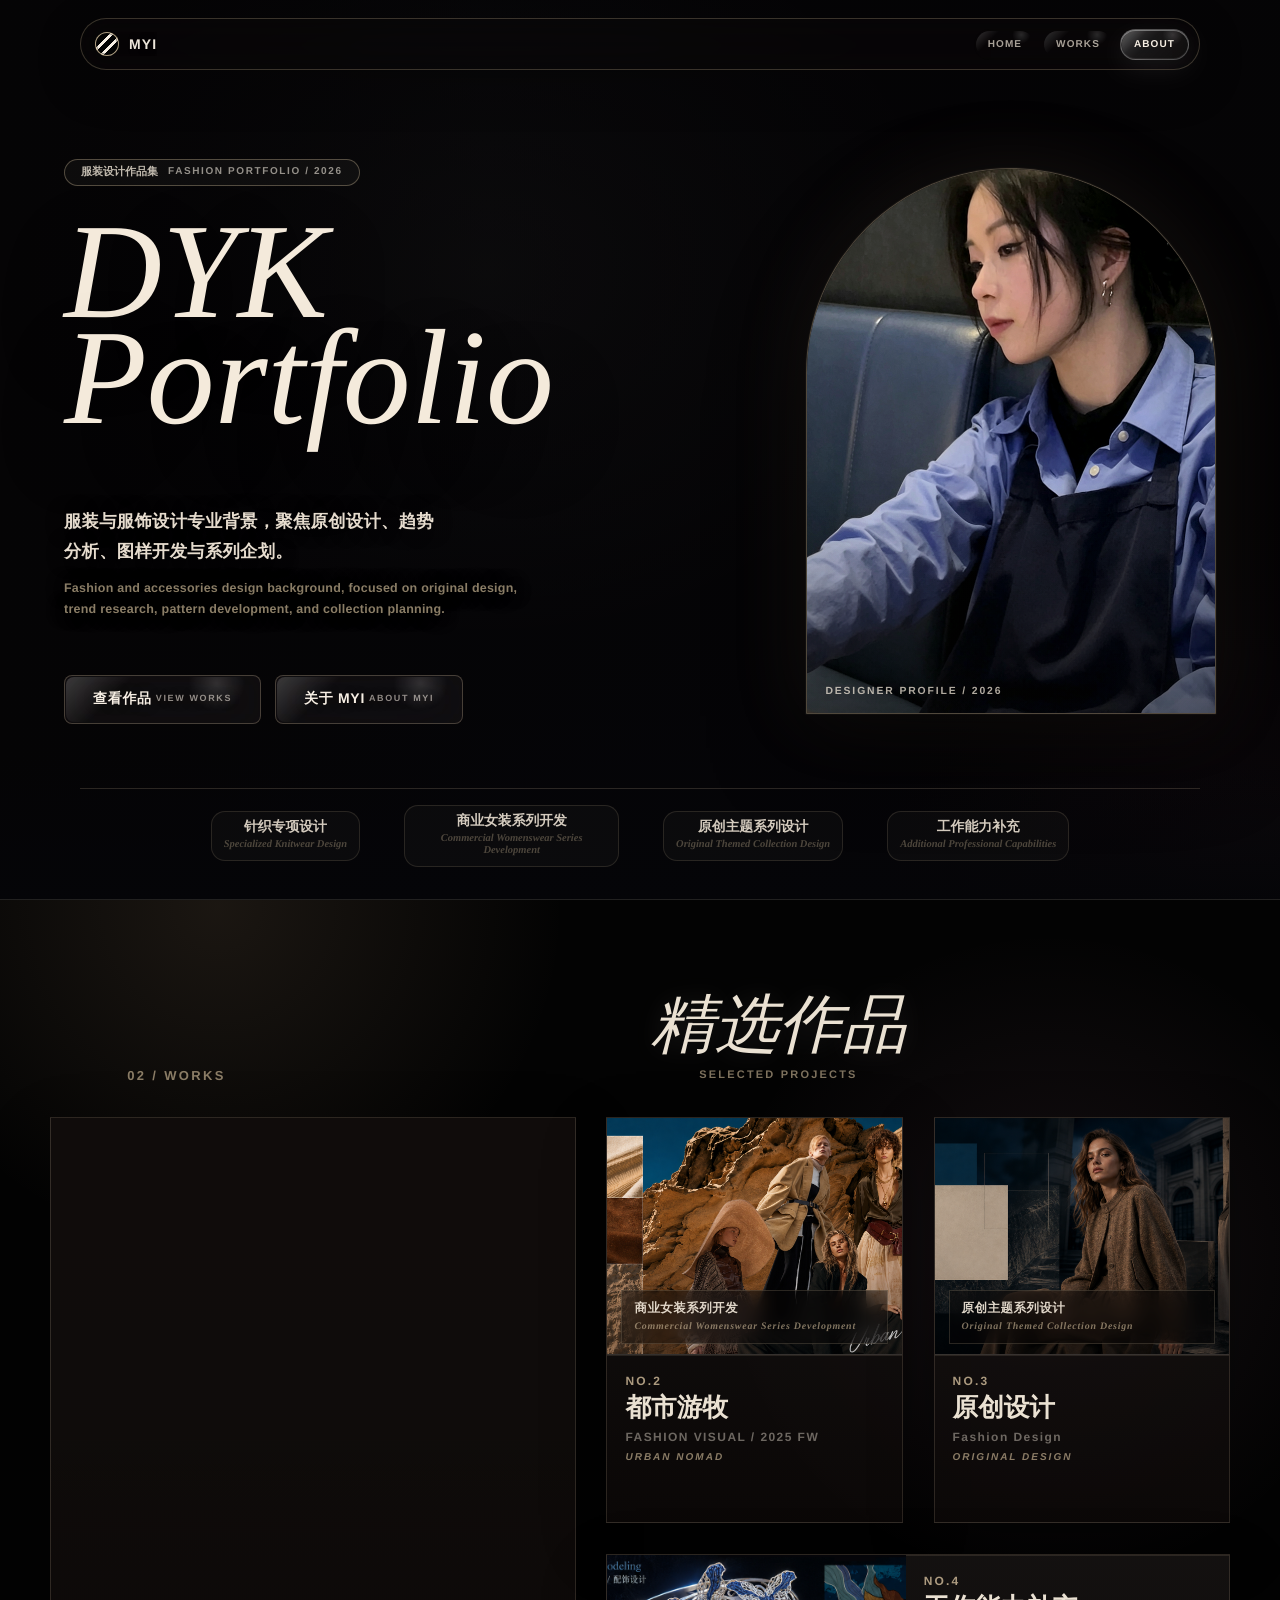
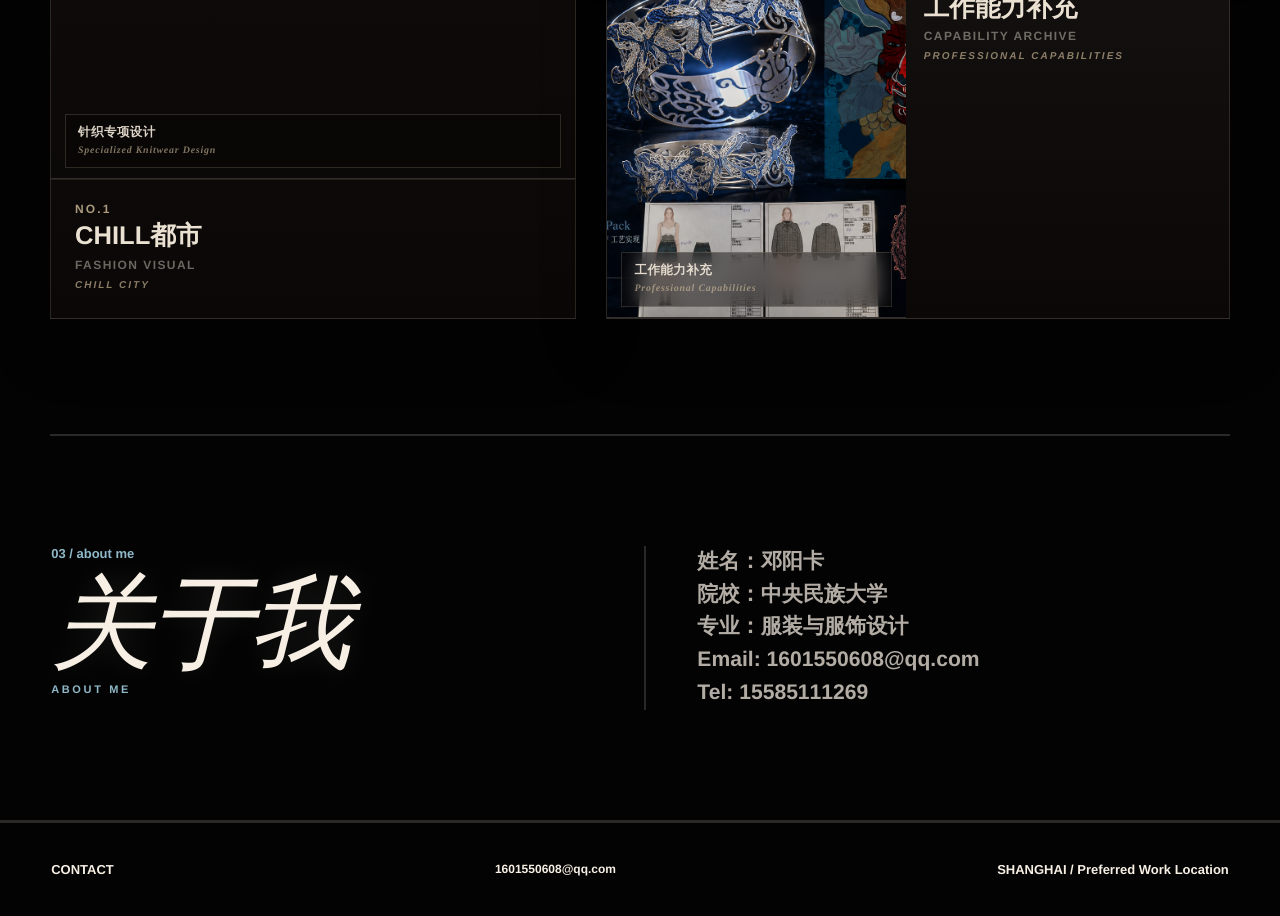
==== index.html @ 2e89d3fe "Initial commit: fashion design portfolio website - Complete static site with HTML/CSS/JS - Reorganiz" ====
<!doctype html>
<html lang="zh-CN">
  <head>
    <meta charset="UTF-8" />
    <meta name="viewport" content="width=device-width, initial-scale=1.0" />
    <title>MYI | Bauhaus Portfolio</title>
    <link rel="stylesheet" href="./styles/base.css?v=20260511-arch" />
    <link rel="stylesheet" href="./styles/home.css?v=20260511-arch" />
    <link rel="stylesheet" href="./styles/project.css?v=20260511-arch" />
    <link rel="stylesheet" href="./styles/responsive.css?v=20260511-arch" />
    <style>
.breathing-glow-canvas {
  position: absolute;
  inset: 0;
  z-index: 0;
  width: 100%;
  height: 100%;
  background: #050508;
  pointer-events: none;
  cursor: default;
}

.home-hero {
  position: relative;
  min-height: 100vh;
  height: 100vh;
  width: 100%;
  box-sizing: border-box;
  padding-top: clamp(100px, 14vh, 150px);
  background: transparent;
  overflow: hidden;
  border-bottom: 1px solid rgba(247, 239, 228, 0.12);
}

.home-hero::before {
  inset: 0;
  z-index: 1;
  opacity: 1;
  background:
    linear-gradient(90deg, rgba(5, 5, 8, 0.96) 0%, transparent 12%, transparent 88%, rgba(5, 5, 8, 0.96) 100%),
    radial-gradient(ellipse at 50% 0%, rgba(5, 5, 8, 0.88) 0%, transparent 38%);
  filter: none;
  mask-image: none;
  pointer-events: none;
}

.home-hero::after {
  z-index: 2;
  background:
    linear-gradient(180deg, rgba(5, 5, 8, 0) 0%, transparent 62%, rgba(5, 5, 8, 0.98) 100%),
    radial-gradient(ellipse at 50% 100%, rgba(5, 5, 8, 0.92) 0%, transparent 52%);
  pointer-events: none;
}

.home-hero-video {
  display: none;
}

.home-hero-tags {
  z-index: 30;
  pointer-events: auto;
  isolation: isolate;
}

.home-hero-tag {
  z-index: 1;
  pointer-events: auto;
  padding: 7px 12px 9px;
  border-radius: 14px;
  transition: transform 0.4s cubic-bezier(0.2, 0.8, 0.2, 1),
              color 0.35s ease,
              text-shadow 0.35s ease,
              opacity 0.35s ease,
              letter-spacing 0.3s ease,
              background 0.35s ease,
              box-shadow 0.35s ease,
              filter 0.35s ease;
  cursor: pointer;
  position: relative;
}

.home-hero-tag::after {
  content: '';
  position: absolute;
  bottom: -6px;
  left: 50%;
  width: 0;
  height: 1.5px;
  background: linear-gradient(90deg, transparent, rgba(247, 239, 228, 0.85), rgba(168, 85, 247, 0.82), rgba(236, 72, 153, 0.78), transparent);
  transition: all 0.4s cubic-bezier(0.2, 0.8, 0.2, 1);
  transform: translateX(-50%);
  opacity: 0;
}

.home-hero-tag:hover,
.home-hero-tag:focus-visible {
  z-index: 3;
  transform: translateY(-4px) scale(1.12);
  color: rgba(247, 239, 228, 1) !important;
  background:
    radial-gradient(circle at 50% 52%, rgba(247, 239, 228, 0.18), rgba(168, 85, 247, 0.10) 44%, rgba(3, 3, 3, 0.10) 100%);
  box-shadow:
    0 0 28px rgba(168, 85, 247, 0.26),
    0 0 52px rgba(236, 72, 153, 0.18);
  filter: brightness(1.35) saturate(1.08);
  text-shadow:
    0 0 12px rgba(247, 239, 228, 0.45),
    0 0 25px rgba(168, 85, 247, 0.45),
    0 0 50px rgba(236, 72, 153, 0.28),
    0 0 80px rgba(255, 154, 139, 0.18);
  opacity: 1 !important;
  letter-spacing: 0.04em;
}

.home-hero-tag:hover::after,
.home-hero-tag:focus-visible::after {
  width: 100%;
  opacity: 1;
}

.home-hero-tag:hover .tag-cn,
.home-hero-tag:focus-visible .tag-cn {
  font-weight: 500;
}

.home-hero-tag:hover .tag-en,
.home-hero-tag:focus-visible .tag-en {
  opacity: 1 !important;
}
    </style>
    <link rel="stylesheet" href="./styles/responsive.css?v=20260511-arch-late" />
    <link rel="stylesheet" href="./styles/home.css?v=20260511-home-late" />
  </head>
  <body class="home-page">
    <header class="site-header" data-reveal>
      <a class="brand ripple-target" href="./index.html" aria-label="MYI home">
        <span class="brand-mark"></span>
        <span>MYI</span>
      </a>
      <nav class="nav-links" aria-label="Primary navigation">
        <a class="nav-link ripple-target" href="./index.html#home">HOME</a>
        <a class="nav-link ripple-target" href="./index.html#works">WORKS</a>
        <a class="nav-link ripple-target" href="./index.html#my">ABOUT</a>
      </nav>
    </header>

    <main>
      <section id="home" class="hero home-hero">
        <canvas class="breathing-glow-canvas" id="glowCanvas" aria-hidden="true"></canvas>
        <video class="home-hero-video" autoplay loop muted playsinline poster="./assets/home/hero/home-hero-poster-01.png">
          <source src="./assets/home/hero/home-hero-video-01.mp4" type="video/mp4" />
        </video>
        <div class="home-hero-bg" aria-hidden="true"></div>
        <figure class="home-portrait" data-reveal>
          <img src="./assets/home/profile/home-hero-portrait-01.jpg" alt="DYK portrait" />
          <figcaption>DESIGNER PROFILE / 2026</figcaption>
        </figure>
        <div class="home-hero-copy" data-reveal>
          <p class="hero-pill"><span>服装设计作品集</span><em>Fashion Portfolio / 2026</em></p>
          <h1>DYK<br />Portfolio</h1>
          <div class="hero-summary">
            <p>服装与服饰设计专业背景，聚焦原创设计、趋势分析、图样开发与系列企划。</p>
            <p class="hero-summary-en">Fashion and accessories design background, focused on original design, trend research, pattern development, and collection planning.</p>
          </div>
          <div class="hero-actions">
            <a class="hero-button ripple-target" href="./index.html#works"><span>查看作品</span><em>View Works</em></a>
            <a class="hero-link ripple-target" href="./index.html#my"><span>关于 MYI</span><em>About MYI</em></a>
          </div>
        </div>
        <div class="home-hero-tags" data-reveal aria-label="Portfolio capability shortcuts">
          <a class="home-hero-tag ripple-target" href="./project.html?id=sand-system">
            <span class="tag-cn">针织专项设计</span>
            <span class="tag-en">Specialized Knitwear Design</span>
          </a>
          <a class="home-hero-tag ripple-target" href="./project.html?id=urban-nomad">
            <span class="tag-cn">商业女装系列开发</span>
            <span class="tag-en">Commercial Womenswear Series Development</span>
          </a>
          <a class="home-hero-tag ripple-target" href="./project.html?id=relaxed-utility">
            <span class="tag-cn">原创主题系列设计</span>
            <span class="tag-en">Original Themed Collection Design</span>
          </a>
          <a class="home-hero-tag ripple-target" href="./project.html?id=stone-blue">
            <span class="tag-cn">工作能力补充</span>
            <span class="tag-en">Additional Professional Capabilities</span>
          </a>
        </div>
      </section>

      <section id="works" class="works-section">
        <div class="section-heading" data-reveal>
          <p class="index-number">02 / WORKS</p>
          <h2><span class="heading-cn">精选作品</span><span class="heading-en">Selected Projects</span></h2>
        </div>
        <div class="works-grid" id="worksGrid" aria-live="polite"></div>
      </section>

      <section id="my" class="about-section section-grid">
        <div data-reveal>
          <p class="index-number">03 / about me</p>
          <h2><span class="heading-cn">关于我</span><span class="heading-en">About Me</span></h2>
        </div>
        <div class="about-copy" data-reveal>
          <p class="copy-cn">
            姓名：邓阳卡<br>
            院校：中央民族大学<br>
            专业：服装与服饰设计<br>
            Email: 1601550608@qq.com<br>
            Tel: 15585111269
          </p>
        </div>
      </section>
    </main>

    <footer class="footer" data-reveal>
      <span>CONTACT</span>
      <a class="ripple-target" href="mailto:1601550608@qq.com">1601550608@qq.com</a>
      <span>SHANGHAI / Preferred Work Location</span>
    </footer>

    <script>
class ElegantGlowBackground {
  constructor(canvas) {
    this.canvas = canvas;
    this.ctx = canvas.getContext('2d');
    this.time = 0;
    this.mouseX = 0;
    this.mouseY = 0;
    this.glowX = 0;
    this.glowY = 0;
    this.targetGlowX = 0;
    this.targetGlowY = 0;
    this.isMouseInGlow = false;
    this.glowIntensity = 1;
    this.targetIntensity = 1;
    
    this.baseColors = [
      { r: 168, g: 85, b: 247, a: 0.32 },
      { r: 236, g: 72, b: 153, a: 0.26 },
      { r: 255, g: 154, b: 139, a: 0.20 }
    ];
    
    this.init();
  }

  init() {
    this.resize();
    window.addEventListener('resize', () => this.resize());

    const hero = this.canvas.closest('.home-hero') || this.canvas;
    hero.addEventListener('pointermove', (e) => {
      const rect = this.canvas.getBoundingClientRect();
      this.mouseX = Math.max(0, Math.min(this.canvas.width, e.clientX - rect.left));
      this.mouseY = Math.max(0, Math.min(this.canvas.height, e.clientY - rect.top));
      this.targetGlowX = this.mouseX;
      this.targetGlowY = this.mouseY;
      this.isMouseInGlow = true;
      this.targetIntensity = 1.55;
    }, { passive: true });

    hero.addEventListener('pointerleave', () => {
      this.isMouseInGlow = false;
      this.targetGlowX = this.canvas.width;
      this.targetGlowY = this.canvas.height;
      this.targetIntensity = 1;
    });
    
    this.animate();
  }

  resize() {
    this.canvas.width = window.innerWidth;
    this.canvas.height = window.innerHeight;
    const nativeX = this.canvas.width;
    const nativeY = this.canvas.height;
    if (!this.glowX && !this.glowY) {
      this.glowX = nativeX;
      this.glowY = nativeY;
    }
    if (!this.isMouseInGlow) {
      this.targetGlowX = nativeX;
      this.targetGlowY = nativeY;
    }
  }

  animate() {
    this.time += 0.0025;
    
    this.glowIntensity += (this.targetIntensity - this.glowIntensity) * 0.04;
    
    this.ctx.fillStyle = '#050508';
    this.ctx.fillRect(0, 0, this.canvas.width, this.canvas.height);
    
    const breathPhase = Math.sin(this.time) * 0.5 + 0.5;
    const baseOpacity = 0.28 + breathPhase * 0.18;
    
    const cornerX = this.canvas.width;
    const cornerY = this.canvas.height;
    if (!this.isMouseInGlow) {
      this.targetGlowX = cornerX;
      this.targetGlowY = cornerY;
    }
    this.glowX += (this.targetGlowX - this.glowX) * 0.075;
    this.glowY += (this.targetGlowY - this.glowY) * 0.075;
    const glowRadius = Math.min(this.canvas.width, this.canvas.height) * 
      (0.48 + breathPhase * 0.12) * this.glowIntensity;
    
    this.baseColors.forEach((color, index) => {
      const offset = index * 0.35;
      const phase = Math.sin(this.time + offset) * 0.5 + 0.5;
      const radius = glowRadius * (0.55 + phase * 0.45);
      const opacity = color.a * baseOpacity * this.glowIntensity * (0.45 + phase * 0.55);
      
      const gradient = this.ctx.createRadialGradient(
        this.glowX, this.glowY, 0,
        this.glowX, this.glowY, radius
      );
      
      gradient.addColorStop(0, `rgba(${color.r}, ${color.g}, ${color.b}, ${opacity})`);
      gradient.addColorStop(0.3, `rgba(${color.r}, ${color.g}, ${color.b}, ${opacity * 0.65})`);
      gradient.addColorStop(0.6, `rgba(${color.r}, ${color.g}, ${color.b}, ${opacity * 0.3})`);
      gradient.addColorStop(1, 'rgba(0, 0, 0, 0)');
      
      this.ctx.fillStyle = gradient;
      this.ctx.fillRect(0, 0, this.canvas.width, this.canvas.height);
    });
    
    if (this.isMouseInGlow) {
      const mouseGlow = this.ctx.createRadialGradient(
        this.mouseX, this.mouseY, 0,
        this.mouseX, this.mouseY, 100
      );
      mouseGlow.addColorStop(0, 'rgba(255, 182, 193, 0.12)');
      mouseGlow.addColorStop(0.5, 'rgba(221, 160, 221, 0.08)');
      mouseGlow.addColorStop(1, 'rgba(0, 0, 0, 0)');
      
      this.ctx.fillStyle = mouseGlow;
      this.ctx.fillRect(0, 0, this.canvas.width, this.canvas.height);
    }
    
    const softGlow = this.ctx.createRadialGradient(
      this.glowX, this.glowY, 0,
      this.glowX, this.glowY, glowRadius * 0.35
    );
    const centerOpacity = 0.08 + breathPhase * 0.06;
    softGlow.addColorStop(0, `rgba(255, 255, 240, ${centerOpacity * this.glowIntensity})`);
    softGlow.addColorStop(0.5, `rgba(255, 228, 225, ${centerOpacity * 0.5 * this.glowIntensity})`);
    softGlow.addColorStop(1, 'rgba(0, 0, 0, 0)');
    
    this.ctx.fillStyle = softGlow;
    this.ctx.fillRect(0, 0, this.canvas.width, this.canvas.height);
    
    requestAnimationFrame(() => this.animate());
  }
}

document.addEventListener('DOMContentLoaded', () => {
  const canvas = document.getElementById('glowCanvas');
  if (canvas) {
    new ElegantGlowBackground(canvas);
  }
});
    </script>
    <script src="./scripts/data.js?v=20260511-swapfix2"></script>
    <script src="./scripts/templates.js?v=20260511-swapfix2"></script>
    <script src="./scripts/interactions.js?v=20260511-swapfix2"></script>
    <script src="./scripts/main.js?v=20260511-swapfix2"></script>
  </body>
</html>
---- styles/base.css ----
/* Extracted from the previous monolithic stylesheet. Keep foundational selectors here. */
:root {
  --white: #f2e6d3;
  --paper: #f7efe4;
  --ink: #2c2c2e;
  --gray-950: #4a2e23;
  --gray-700: #7a7772;
  --gray-300: #cfc5b6;
  --gray-100: #eadcc8;
  --blue: #244f63;
  --sand: #dcc7a6;
  --ochre: #c8a27c;
  --clay: #8b6b4f;
  --pink: #f2a2c7;
  --header-h: 74px;
  --ease: cubic-bezier(.2, .8, .2, 1);
}

* {
  box-sizing: border-box;
}

html {
  scroll-behavior: smooth;
}

body {
  margin: 0;
  background: var(--white);
  color: var(--ink);
  font-family: "Arial Narrow", "Arial Black", Arial, Helvetica, sans-serif;
  font-weight: 700;
  overflow-x: hidden;
  -webkit-font-smoothing: antialiased;
  text-rendering: geometricPrecision;
}

body.modal-open {
  overflow: hidden;
}

a {
  color: inherit;
  text-decoration: none;
}

.site-header {
  position: fixed;
  inset: 0 0 auto;
  width: 100vw;
  z-index: 20;
  height: var(--header-h);
  display: flex;
  align-items: center;
  justify-content: space-between;
  padding: 0 clamp(18px, 4vw, 58px);
  border-bottom: 2px solid var(--ink);
  background: rgba(242, 230, 211, .92);
  backdrop-filter: blur(14px);
  transition: transform .3s var(--ease), height .3s var(--ease), background .3s var(--ease), box-shadow .3s var(--ease);
}

.site-header.is-scrolled {
  height: 62px;
  background: rgba(247, 239, 228, .98);
  box-shadow: 0 8px 28px rgba(74, 46, 35, .08);
}

.brand,
.nav-links,
.footer {
  display: flex;
  align-items: center;
}

.brand {
  gap: 12px;
  font-size: 22px;
  font-weight: 900;
}

.brand-mark {
  width: 22px;
  height: 22px;
  display: inline-block;
  background: linear-gradient(90deg, var(--ink) 0 48%, var(--blue) 48% 100%);
}

.nav-links {
  gap: clamp(8px, 2.4vw, 28px);
}

.nav-link,
.back-link,
.footer a {
  position: relative;
  overflow: hidden;
  padding: 12px 2px;
  font-size: 12px;
  letter-spacing: 0;
  font-weight: 900;
  transition: color .3s var(--ease), transform .3s var(--ease);
}

.nav-link:hover,
.back-link:hover,
.footer a:hover {
  color: var(--blue);
}

.nav-link::after,
.footer a::after,
.back-link::after {
  content: "";
  position: absolute;
  left: 0;
  right: 0;
  bottom: 8px;
  height: 2px;
  background: var(--blue);
  transform: scaleX(0);
  transform-origin: left center;
  transition: transform .3s var(--ease);
}

.nav-link:hover::after,
.footer a:hover::after,
.back-link:hover::after {
  transform: scaleX(1);
}

.ripple-target {
  position: relative;
  overflow: hidden;
  -webkit-tap-highlight-color: transparent;
}

.ripple-target:active {
  transform: scale(.97);
}

.ripple {
  position: absolute;
  pointer-events: none;
  border-radius: 50%;
  background: rgba(242, 162, 199, .32);
  transform: scale(0);
  animation: ripple .6s var(--ease);
}

@keyframes ripple {
  to {
    opacity: 0;
    transform: scale(2.8);
  }
}

main {
  padding-top: var(--header-h);
}

.section-grid {
  display: grid;
  grid-template-columns: minmax(0, .95fr) minmax(300px, 1.05fr);
  gap: clamp(24px, 5vw, 74px);
  padding-inline: clamp(18px, 4vw, 58px);
}

.hero {
  min-height: calc(96vh - var(--header-h));
  align-items: end;
  padding-top: clamp(56px, 9vw, 120px);
  padding-bottom: clamp(46px, 7vw, 90px);
  background:
    linear-gradient(90deg, transparent 0 calc(50% - 1px), rgba(74, 46, 35, .24) calc(50% - 1px) calc(50% + 1px), transparent calc(50% + 1px)),
    var(--white);
  border-bottom: 2px solid var(--ink);
}

.index-number {
  margin: 0 0 18px;
  color: var(--blue);
  font-size: 13px;
  font-weight: 900;
}

h1,
h2,
h3,
p {
  margin: 0;
}

h1,
h2 {
  font-weight: 900;
  line-height: .9;
  letter-spacing: 0;
}

.hero h1 {
  font-size: clamp(56px, 6.6vw, 112px);
}

.section-heading h2,
.about-section h2 {
  font-size: clamp(48px, 8vw, 118px);
}

.hero-panel {
  align-self: stretch;
  position: relative;
  display: grid;
  grid-template-rows: minmax(320px, 1fr) auto;
  min-height: 520px;
  border-left: 2px solid var(--ink);
  padding-left: clamp(22px, 4vw, 54px);
}

.hero-panel::before {
  content: "";
  position: absolute;
  right: 0;
  top: clamp(42px, 8vh, 94px);
  width: min(48%, 280px);
  aspect-ratio: 1;
  background: var(--blue);
}

.blue-block {
  width: clamp(120px, 22vw, 260px);
  height: clamp(120px, 22vw, 260px);
  background: var(--blue);
  justify-self: end;
}

.hero-portrait {
  position: relative;
  z-index: 1;
  width: min(470px, 82%);
  height: clamp(360px, 54vh, 620px);
  align-self: center;
  justify-self: end;
  margin: 0;
  border: 2px solid var(--ink);
  background: var(--paper);
  overflow: hidden;
}

.hero-portrait img {
  width: 100%;
  height: 100%;
  display: block;
  object-fit: cover;
  object-position: 56% 44%;
  filter: saturate(.9) contrast(1.06);
}

.hero-panel p,
.about-copy p,
.detail-info p {
  font-size: clamp(16px, 1.65vw, 22px);
  line-height: 1.55;
  color: var(--gray-950);
  font-weight: 700;
}

.hero-panel p {
  max-width: 660px;
  padding: 26px 0 0;
  border-top: 2px solid var(--ink);
}

.works-section {
  padding: clamp(58px, 9vw, 116px) clamp(18px, 4vw, 58px);
  border-bottom: 2px solid var(--ink);
  background: var(--paper);
}

.section-heading {
  display: flex;
  align-items: end;
  justify-content: space-between;
  gap: 24px;
  margin-bottom: clamp(32px, 5vw, 64px);
}

.works-grid {
  display: grid;
  grid-template-columns: repeat(3, minmax(0, 1fr));
  border-top: 2px solid var(--ink);
  border-left: 2px solid var(--ink);
}

.work-card {
  min-width: 0;
  border-right: 2px solid var(--ink);
  border-bottom: 2px solid var(--ink);
  background: var(--paper);
  transition: transform .3s var(--ease), border-color .3s var(--ease), background .3s var(--ease);
}

.work-card:hover {
  border-color: var(--blue);
  background: #fff8ef;
  transform: translateY(-8px) scale(1.015);
  z-index: 2;
}

.project-cover {
  position: relative;
  aspect-ratio: 1 / .74;
  overflow: hidden;
  background:
    linear-gradient(90deg, transparent calc(25% - 1px), var(--gray-300) calc(25% - 1px) calc(25% + 1px), transparent calc(25% + 1px)),
    linear-gradient(0deg, transparent calc(50% - 1px), var(--gray-300) calc(50% - 1px) calc(50% + 1px), transparent calc(50% + 1px)),
    var(--gray-100);
}

.image-cover {
  position: relative;
  aspect-ratio: 1 / .74;
  overflow: hidden;
  background: var(--sand);
}

.image-cover img {
  width: 100%;
  height: 100%;
  display: block;
  object-fit: cover;
  transition: transform .3s var(--ease);
}

.video-cover {
  background: #030303;
}

.cover-video,
.nomad-hero-video {
  position: absolute;
  inset: 0;
  width: 100%;
  height: 100%;
  object-fit: cover;
}

.cover-video {
  z-index: 0;
  display: block;
  transition: transform .3s var(--ease), filter .3s var(--ease);
}

.video-cover::after {
  content: "";
  position: absolute;
  inset: 0;
  z-index: 1;
  pointer-events: none;
  background: linear-gradient(180deg, transparent 42%, rgba(3, 3, 3, .28));
}

.work-card:hover .image-cover img {
  transform: scale(1.035);
}

.work-card:hover .cover-video {
  transform: scale(1.035);
  filter: contrast(1.05) saturate(1.06);
}

.work-card-featured .image-cover {
  background:
    linear-gradient(90deg, transparent calc(50% - 1px), rgba(44, 44, 46, .16) calc(50% - 1px) calc(50% + 1px), transparent calc(50% + 1px)),
    var(--white);
}

.work-card-featured .image-cover img {
  object-fit: cover;
  object-position: center center;
}

.image-cover-large {
  aspect-ratio: 16 / 9;
  border: 2px solid var(--ink);
}

.project-cover-large {
  aspect-ratio: 1 / .78;
  border: 2px solid var(--ink);
}

.project-cover span:not(.cover-title) {
  position: absolute;
  display: block;
}

.shape-blue,
.shape-blue-wide {
  background: var(--blue);
  width: 34%;
  height: 48%;
  left: 10%;
  top: 14%;
}

.shape-blue-wide {
  width: 58%;
  height: 30%;
  top: 18%;
}

.shape-black,
.shape-black-wide {
  background: var(--ink);
  width: 28%;
  height: 28%;
  right: 13%;
  bottom: 15%;
}

.shape-black-wide {
  width: 55%;
  height: 22%;
  right: 8%;
  bottom: 17%;
}

.shape-gray {
  background: var(--gray-300);
  width: 42%;
  height: 50%;
  left: 13%;
  bottom: 13%;
}

.shape-blue-dot {
  width: 24%;
  height: 24%;
  right: 17%;
  top: 18%;
  background: var(--blue);
}

.shape-line-a,
.shape-line-b,
.shape-line-c {
  border: 2px solid var(--ink);
  width: 42%;
  height: 54%;
  right: 12%;
  top: 14%;
}

.shape-line-b {
  width: 34%;
  height: 70%;
  left: 13%;
  top: 11%;
}

.shape-line-c {
  width: 70%;
  height: 30%;
  left: 15%;
  bottom: 15%;
}

.cover-title {
  position: absolute;
  left: 18px;
  bottom: 14px;
  font-size: clamp(18px, 2.5vw, 34px);
  font-weight: 900;
  color: var(--white);
  background: var(--ink);
  padding: 4px 8px;
}

.work-card-meta {
  min-height: 146px;
  display: grid;
  align-content: space-between;
  padding: clamp(18px, 2.5vw, 28px);
}

.work-card-meta span {
  color: var(--pink);
  font-size: 12px;
  font-weight: 900;
}

.work-card h3 {
  font-size: clamp(22px, 2.5vw, 38px);
  line-height: .95;
  font-weight: 900;
}

.work-card p {
  color: var(--blue);
  font-size: 12px;
  font-weight: 900;
}

.about-section {
  padding-top: clamp(58px, 9vw, 110px);
  padding-bottom: clamp(58px, 9vw, 110px);
  align-items: start;
  border-bottom: 2px solid var(--ink);
  background: var(--white);
}

.about-copy {
  border-left: 2px solid var(--ink);
  padding-left: clamp(22px, 4vw, 54px);
}

.footer {
  min-height: 94px;
  justify-content: space-between;
  gap: 18px;
  padding: 0 clamp(18px, 4vw, 58px);
  font-size: 13px;
  font-weight: 900;
  background: var(--paper);
}

.home-page {
  background: #030303;
  color: var(--paper);
}

.home-page main {
  padding-top: 0;
}

.home-page .site-header {
  height: 72px;
  border-bottom: 1px solid rgba(247, 239, 228, .14);
  background: linear-gradient(180deg, rgba(3, 3, 3, .88), rgba(3, 3, 3, .18));
  color: var(--paper);
}

.home-page .site-header.is-scrolled {
  height: 62px;
  background: rgba(3, 3, 3, .82);
  box-shadow: 0 12px 34px rgba(0, 0, 0, .32);
}

.home-page .brand-mark {
  border-radius: 50%;
  background:
    linear-gradient(135deg, transparent 36%, #fff 36% 45%, transparent 45% 55%, #fff 55% 64%, transparent 64%),
    var(--blue);
}

.home-page .nav-links {
  gap: 4px;
  padding: 5px;
  border: 1px solid rgba(247, 239, 228, .15);
  border-radius: 999px;
  background: rgba(247, 239, 228, .06);
  backdrop-filter: blur(18px);
}

.home-page .nav-link {
  padding: 8px 14px;
  border-radius: 999px;
  color: rgba(247, 239, 228, .78);
  font-size: 11px;
}

.home-page .nav-link:hover {
  color: #030303;
  background: var(--paper);
}

.home-page .nav-link::after {
  display: none;
}

.home-hero {
  position: relative;
  min-height: 100vh;
  display: grid;
  place-items: center;
  overflow: hidden;
  padding: clamp(98px, 12vh, 140px) clamp(18px, 4vw, 58px) clamp(42px, 8vh, 82px);
  border-bottom: 1px solid rgba(247, 239, 228, .12);
  background:
    radial-gradient(circle at 50% 56%, rgba(36, 79, 99, .52), transparent 22%),
    radial-gradient(circle at 22% 72%, rgba(200, 162, 124, .18), transparent 22%),
    radial-gradient(circle at 78% 70%, rgba(242, 162, 199, .13), transparent 18%),
    #030303;
  isolation: isolate;
}

.home-hero::before,
.home-hero::after {
  content: "";
  position: absolute;
  pointer-events: none;
  z-index: -1;
}

.home-hero::before {
  inset: 17vh 10vw 10vh;
  background: url("./assets/urban-nomad-hero-bg.png") center bottom / cover no-repeat;
  opacity: .22;
  filter: saturate(.72) contrast(1.12) blur(.2px);
  mask-image: radial-gradient(ellipse at center, #000 0 48%, transparent 72%);
}

.home-hero::after {
  left: 0;
  right: 0;
  bottom: 0;
  height: 42vh;
  background:
    linear-gradient(180deg, transparent, #030303 82%),
    radial-gradient(ellipse at center bottom, rgba(247, 239, 228, .16), transparent 58%);
}

.home-hero-bg {
  position: absolute;
  inset: 0;
  z-index: 1;
  background:
    linear-gradient(90deg, transparent calc(50% - 1px), rgba(247, 239, 228, .12) calc(50% - 1px) calc(50% + 1px), transparent calc(50% + 1px)),
    linear-gradient(180deg, transparent calc(72% - 1px), rgba(247, 239, 228, .1) calc(72% - 1px) calc(72% + 1px), transparent calc(72% + 1px));
  opacity: .72;
}

.home-hero-video {
  position: absolute;
  inset: 0;
  z-index: 0;
  width: 100%;
  height: 100%;
  object-fit: cover;
  opacity: .58;
  filter: saturate(.82) contrast(1.06) brightness(.72);
}

.home-portrait {
  position: absolute;
  z-index: 2;
  right: clamp(16px, 7vw, 110px);
  bottom: clamp(92px, 13vh, 150px);
  width: clamp(180px, 22vw, 320px);
  aspect-ratio: 3 / 4;
  margin: 0;
  overflow: hidden;
  border: 1px solid rgba(247, 239, 228, .18);
  border-radius: 999px 999px 12px 12px;
  opacity: .72;
  box-shadow: 0 0 70px rgba(36, 79, 99, .28);
}

.home-portrait img {
  width: 100%;
  height: 100%;
  display: block;
  object-fit: cover;
  object-position: 58% 42%;
  filter: saturate(.78) contrast(1.08) brightness(.75);
}

.home-hero-copy {
  position: relative;
  z-index: 2;
  width: min(920px, 92vw);
  text-align: center;
  transform: translateY(-2vh);
}

.hero-pill {
  width: max-content;
  margin: 0 auto 18px;
  padding: 7px 14px;
  border: 1px solid rgba(247, 239, 228, .18);
  border-radius: 999px;
  background: rgba(247, 239, 228, .08);
  color: rgba(247, 239, 228, .82);
  font-size: 12px;
  line-height: 1;
}

.home-hero h1 {
  color: var(--paper);
  font-family: Georgia, "Times New Roman", serif;
  font-size: clamp(62px, 10.4vw, 154px);
  font-style: italic;
  font-weight: 500;
  line-height: .82;
  text-transform: none;
  text-shadow: 0 0 34px rgba(247, 239, 228, .18);
}

.hero-summary {
  max-width: 760px;
  margin: 24px auto 0;
  color: rgba(247, 239, 228, .78);
  font-size: clamp(14px, 1.25vw, 18px);
  font-weight: 700;
  line-height: 1.85;
}

.hero-actions {
  display: flex;
  justify-content: center;
  align-items: center;
  gap: 14px;
  margin-top: 28px;
}

.hero-button,
.hero-link {
  position: relative;
  overflow: hidden;
  display: inline-flex;
  align-items: center;
  justify-content: center;
  min-height: 38px;
  padding: 0 18px;
  border-radius: 999px;
  font-size: 12px;
  font-weight: 900;
}

.hero-button {
  background: var(--paper);
  color: #030303;
}

.hero-link {
  border: 1px solid rgba(247, 239, 228, .18);
  color: var(--paper);
  background: rgba(247, 239, 228, .05);
}

.home-hero-tags {
  position: absolute;
  z-index: 2;
  left: 50%;
  bottom: clamp(28px, 5vh, 52px);
  display: flex;
  gap: clamp(16px, 4vw, 44px);
  width: min(760px, 88vw);
  justify-content: center;
  color: rgba(247, 239, 228, .62);
  font-family: Georgia, "Times New Roman", serif;
  font-size: clamp(15px, 1.4vw, 22px);
  font-style: italic;
  transform: translateX(-50%);
}

.home-page .works-section,
.home-page .about-section,
.home-page .footer {
  background: #030303;
  color: var(--paper);
  border-color: rgba(247, 239, 228, .14);
}

.home-page .section-heading h2,
.home-page .about-section h2 {
  color: var(--paper);
  font-family: Georgia, "Times New Roman", serif;
  font-style: italic;
  font-weight: 500;
  text-transform: none;
}

.home-page .works-grid {
  border-color: rgba(247, 239, 228, .18);
}

.home-page .work-card {
  border-color: rgba(247, 239, 228, .18);
  background: rgba(247, 239, 228, .045);
  color: var(--paper);
}

.home-page .work-card:hover {
  background: rgba(247, 239, 228, .09);
  border-color: var(--paper);
}

.home-page .work-card h3 {
  color: var(--paper);
}

.home-page .work-card p,
.home-page .index-number {
  color: #8fb8c8;
}

.home-page .image-cover,
.home-page .project-cover {
  background-color: #111;
}

.home-page .about-copy {
  border-color: rgba(247, 239, 228, .18);
}

.home-page .about-copy p {
  color: rgba(247, 239, 228, .72);
}

.detail-main {
  min-height: calc(100vh - var(--header-h));
}

.nomad-hero {
  position: relative;
  display: flex;
  min-height: calc(100vh - var(--header-h));
  width: 100vw;
  align-items: flex-start;
  padding: clamp(34px, 6vw, 74px) clamp(18px, 4vw, 58px);
  border-bottom: 2px solid var(--ink);
  background-image:
    linear-gradient(90deg, rgba(20, 17, 15, .74) 0%, rgba(20, 17, 15, .42) 33%, rgba(20, 17, 15, .05) 68%),
    url("./assets/urban-nomad-hero-bg.png");
  background-size: cover, cover;
  background-repeat: no-repeat, no-repeat;
  background-position: center center, center center;
}

.nomad-title h1 {
  margin: 10px 0 18px;
  max-width: 5em;
  color: var(--paper);
  font-size: clamp(54px, 7.4vw, 118px);
  line-height: .92;
  font-weight: 900;
  text-shadow: 0 2px 28px rgba(0, 0, 0, .48);
}

.nomad-title span {
  display: inline-block;
  color: var(--pink);
  font-size: clamp(18px, 2.4vw, 34px);
  font-weight: 900;
  letter-spacing: .28em;
}

.nomad-idea {
  max-width: 420px;
  margin-top: clamp(18px, 3vw, 34px);
  color: var(--paper);
  font-size: clamp(15px, 1.35vw, 19px);
  line-height: 1.75;
  font-weight: 700;
  text-shadow: 0 1px 18px rgba(0, 0, 0, .48);
}

.nomad-title {
  position: relative;
  z-index: 1;
  width: min(520px, 46vw);
  margin-top: clamp(64px, 10vh, 118px);
  padding: clamp(22px, 3.5vw, 42px) clamp(18px, 3vw, 34px);
  border-left: 2px solid rgba(247, 239, 228, .82);
  background: linear-gradient(90deg, rgba(20, 17, 15, .28), rgba(20, 17, 15, 0));
}

.nomad-title .back-link,
.nomad-title .index-number {
  color: var(--paper);
  text-shadow: 0 1px 20px rgba(0, 0, 0, .34);
}

.nomad-board {
  margin: 0;
  border: 2px solid var(--ink);
  background: var(--paper);
}

.nomad-board img,
.concept-image img,
.look-card img {
  width: 100%;
  display: block;
}

.nomad-concept {
  display: grid;
  grid-template-columns: minmax(260px, .7fr) minmax(0, 1.3fr);
  gap: clamp(28px, 5vw, 70px);
  padding: clamp(58px, 8vw, 110px) clamp(18px, 4vw, 58px);
  border-bottom: 2px solid var(--ink);
  background: var(--paper);
}

.color-system-section {
  grid-template-columns: clamp(92px, 11vw, 170px) minmax(0, 1fr);
  align-items: start;
  gap: clamp(22px, 4vw, 54px);
}

.color-system-heading {
  border-left: 2px solid var(--ink);
  padding-left: 18px;
}

.color-system-heading h2 {
  margin: 0;
  color: var(--gray-950);
  font-size: clamp(42px, 6vw, 96px);
  line-height: .95;
  font-weight: 900;
}

.color-system-image {
  margin: 0;
  border: 2px solid var(--ink);
  background: var(--paper);
  overflow: hidden;
}

.color-system-image img {
  width: 100%;
  display: block;
}

.section-code {
  margin: 0 0 28px;
  color: var(--blue);
  font-size: clamp(20px, 2.5vw, 36px);
  font-weight: 900;
  letter-spacing: .08em;
}

.reference-section .section-code {
  position: sticky;
  top: calc(var(--header-h) + 28px);
}

.concept-copy h2,
.reference-section h2 {
  margin-bottom: 24px;
  font-size: clamp(34px, 5vw, 76px);
  line-height: 1;
  color: var(--gray-950);
}

.concept-copy p:last-child {
  color: var(--ink);
  font-size: clamp(18px, 2vw, 26px);
  line-height: 1.7;
}

.palette-grid {
  display: grid;
  grid-template-columns: repeat(7, minmax(76px, 1fr));
  gap: 12px;
  align-content: end;
}

.swatch span {
  display: block;
  aspect-ratio: 1;
  border: 1px solid rgba(74, 46, 35, .22);
}

.swatch strong,
.swatch em {
  display: block;
  margin-top: 10px;
  font-size: 12px;
  line-height: 1.2;
  font-style: normal;
}

.swatch em {
  color: var(--gray-700);
  font-weight: 700;
}

.keyword-strip {
  display: grid;
  grid-template-columns: repeat(5, 1fr);
  gap: 0;
  padding: 0 clamp(18px, 4vw, 58px);
  border-bottom: 2px solid var(--ink);
  background: var(--white);
}

.keyword-strip span {
  min-height: 132px;
  display: grid;
  place-content: center;
  gap: 12px;
  border-right: 2px solid var(--ink);
  color: var(--ink);
  font-size: clamp(20px, 2.2vw, 34px);
  font-weight: 900;
}

.keyword-strip span:first-child {
  border-left: 2px solid var(--ink);
}

.keyword-strip em {
  color: var(--pink);
  font-size: 13px;
  font-style: normal;
}

.reference-section {
  display: grid;
  grid-template-columns: minmax(220px, .36fr) minmax(0, 1fr);
  gap: clamp(22px, 4vw, 54px);
  padding: clamp(58px, 8vw, 110px) clamp(18px, 4vw, 58px);
  border-bottom: 2px solid var(--ink);
}

.concept-image {
  margin: 0;
  border: 2px solid var(--ink);
  background: var(--paper);
  overflow: hidden;
}

.concept-image img {
  transition: transform .3s var(--ease), filter .3s var(--ease);
}

.concept-image:hover img {
  transform: scale(1.012);
  filter: contrast(1.03);
}

.reference-board-stack {
  display: grid;
  gap: clamp(18px, 3vw, 30px);
}

.looks-section {
  padding: clamp(58px, 8vw, 110px) clamp(18px, 4vw, 58px);
  border-bottom: 2px solid var(--ink);
  background: var(--paper);
}

.sketch-showcase {
  display: grid;
  grid-template-columns: clamp(66px, 7vw, 96px) minmax(0, 1fr);
  gap: 0;
  margin-bottom: clamp(34px, 6vw, 74px);
  padding-top: clamp(14px, 2vw, 28px);
  border-top: 2px solid var(--ink);
}

.sketch-copy {
  align-self: start;
  position: sticky;
  top: calc(var(--header-h) + 22px);
  min-height: 100%;
  display: flex;
  align-items: flex-start;
  justify-content: center;
  border-left: 2px solid var(--ink);
  border-right: 2px solid var(--ink);
  border-bottom: 2px solid var(--ink);
  background: var(--white);
  padding: 18px 10px;
}

.sketch-copy h3 {
  margin: 0;
  color: var(--gray-950);
  font-size: clamp(28px, 3.2vw, 46px);
  line-height: 1;
  font-weight: 900;
  writing-mode: vertical-rl;
  text-orientation: mixed;
  letter-spacing: .12em;
}

.sketch-copy .section-code {
  display: none;
}

.sketch-grid {
  display: grid;
  grid-template-columns: repeat(3, minmax(0, 1fr));
  border-top: 2px solid var(--ink);
  border-left: 2px solid var(--ink);
}

.sketch-card {
  margin: 0;
  min-height: clamp(560px, 72vh, 820px);
  border-right: 2px solid var(--ink);
  border-bottom: 2px solid var(--ink);
  background: #f8f8f6;
}

.sketch-frame {
  position: relative;
  height: 100%;
  min-height: 0;
  overflow: hidden;
  isolation: isolate;
  background: #f8f8f6;
}

.sketch-frame img {
  position: absolute;
  inset: 0;
  width: 100%;
  height: 100%;
  display: block;
  object-fit: cover;
  object-position: 36% center;
  transition: opacity .3s var(--ease), filter .3s var(--ease), transform .3s var(--ease);
}

.sketch-line {
  opacity: 1;
  filter: grayscale(1) contrast(1.05);
}

.sketch-color {
  opacity: 0;
  filter: saturate(.98);
  transform: none;
}

.sketch-card:hover .sketch-line {
  opacity: 0;
  filter: grayscale(1) contrast(.95);
}

.sketch-card:hover .sketch-color {
  opacity: 1;
  filter: saturate(1);
}

.looks-grid {
  display: grid;
  grid-template-columns: repeat(4, minmax(0, 1fr));
  gap: 0;
  border-top: 2px solid var(--ink);
  border-left: 2px solid var(--ink);
}

.looks-section .section-heading {
  align-items: start;
  border-top: 2px solid var(--ink);
  padding-top: clamp(22px, 4vw, 44px);
}

.look-card {
  position: relative;
  overflow: hidden;
  margin: 0;
  display: grid;
  grid-template-rows: 1fr auto;
  min-height: 560px;
  border-right: 2px solid var(--ink);
  border-bottom: 2px solid var(--ink);
  background: var(--white);
}

.look-card img {
  height: 100%;
  max-height: 620px;
  object-fit: contain;
  object-position: center bottom;
  padding: 18px;
}

.look-card-fill img {
  width: 100%;
  height: 100%;
  max-height: none;
  object-fit: cover;
  object-position: center center;
  padding: 0;
}

.look-card figcaption {
  padding: 16px 18px;
  border-top: 2px solid var(--ink);
  color: var(--blue);
  font-size: 13px;
  font-weight: 900;
}

.look-card figcaption em {
  float: right;
  color: var(--pink);
  font-style: normal;
}

.look-card-clickable {
  cursor: pointer;
  transition: transform .3s var(--ease), background .3s var(--ease);
}

.look-card-clickable::after {
  content: "";
  position: absolute;
  inset: 0;
  border: 0 solid var(--pink);
  pointer-events: none;
  transition: border-width .3s var(--ease);
}

.look-card-clickable:hover {
  transform: translateY(-6px);
  background: #fff8ef;
  z-index: 2;
}

.look-card-clickable:hover::after {
  border-width: 6px;
}

.look-modal {
  position: fixed;
  inset: 0;
  z-index: 80;
  display: grid;
  place-items: center;
  padding: clamp(18px, 4vw, 48px);
  opacity: 0;
  pointer-events: none;
  transition: opacity .3s var(--ease);
}

.look-modal.is-open {
  opacity: 1;
  pointer-events: auto;
}

.look-modal-backdrop {
  position: absolute;
  inset: 0;
  background: rgba(20, 17, 15, .62);
}

.look-modal-panel {
  position: relative;
  width: min(620px, 92vw);
  max-height: min(820px, 88vh);
  display: grid;
  grid-template-rows: auto minmax(0, 1fr);
  border: 2px solid var(--ink);
  background: var(--paper);
  transform: translateY(18px) scale(.98);
  transition: transform .3s var(--ease);
}

.look-modal.is-open .look-modal-panel {
  transform: translateY(0) scale(1);
}

.look-modal-header {
  display: flex;
  align-items: center;
  justify-content: space-between;
  gap: 20px;
  padding: 16px 18px;
  border-bottom: 2px solid var(--ink);
}

.look-modal-header span,
.look-modal-header strong,
.look-modal-close {
  display: block;
  color: var(--blue);
  font-size: 13px;
  font-weight: 900;
}

.look-modal-header strong {
  margin-top: 4px;
  color: var(--pink);
  font-size: 22px;
}

.look-modal-close {
  border: 0;
  background: transparent;
  cursor: pointer;
  font-family: inherit;
}

.look-view-button {
  min-height: 0;
  border: 0;
  padding: 0;
  background: #fff;
  cursor: pointer;
}

.look-view-button img {
  width: 100%;
  height: 100%;
  max-height: calc(88vh - 74px);
  display: block;
  object-fit: contain;
}

.nomad-info {
  background: var(--white);
}

.detail-hero {
  padding-top: clamp(54px, 8vw, 110px);
  padding-bottom: clamp(42px, 7vw, 88px);
  align-items: center;
  border-bottom: 2px solid var(--ink);
}

.detail-title h1 {
  font-size: clamp(54px, 10vw, 152px);
}

.back-link {
  display: inline-flex;
  margin-bottom: clamp(42px, 8vw, 96px);
  color: var(--blue);
}

.detail-info {
  display: grid;
  grid-template-columns: 1fr 1fr .55fr;
  border-bottom: 2px solid var(--ink);
  border-left: 2px solid var(--ink);
  margin: clamp(18px, 4vw, 58px);
}

.detail-info article {
  min-height: 280px;
  padding: clamp(22px, 4vw, 46px);
  border-right: 2px solid var(--ink);
}

.detail-info h2 {
  margin-bottom: 32px;
  color: var(--blue);
  font-size: 15px;
  font-weight: 900;
}

[data-reveal] {
  opacity: 0;
  transform: translateY(22px);
  transition: opacity .3s var(--ease), transform .3s var(--ease);
  transition-delay: var(--delay, 0ms);
}

[data-reveal].is-visible {
  opacity: 1;
  transform: translateY(0);
}

@media (max-width: 900px) {
  .section-grid,
  .detail-info,
  .nomad-hero,
  .nomad-concept,
  .reference-section,
  .sketch-showcase {
    grid-template-columns: 1fr;
  }

  .hero-panel,
  .about-copy {
    border-left: 0;
    border-top: 2px solid var(--ink);
    padding-left: 0;
    padding-top: 26px;
  }

  .hero-panel {
    min-height: 300px;
  }

  .hero-panel::before {
    width: min(42vw, 220px);
  }

  .hero-portrait {
    width: min(420px, 76vw);
  }

  /* 优化works-grid响应式 - 默认保持2列但改进间距 */
  .works-grid {
    grid-template-columns: repeat(2, minmax(0, 1fr));
    gap: 16px;
  }

  /* 优化hero-tags小屏幕显示 */
  .home-hero-tags {
    position: relative;
    left: auto;
    bottom: auto;
    width: 100%;
    transform: none;
    flex-wrap: wrap;
    justify-content: center;
    padding: 0 16px;
    gap: 12px;
  }

  .home-hero-tag {
    padding: 10px 16px;
    font-size: clamp(12px, 1.2vw, 15px);
  }

  .hero-summary {
    max-width: 100%;
    padding: 0 8px;
  }

  .home-portrait {
    position: relative;
    right: auto;
    bottom: auto;
    width: 100%;
    max-width: 320px;
    margin: 24px auto;
    align-self: center;
  }

  .detail-info {
    border-left: 2px solid var(--ink);
  }

  .palette-grid {
    grid-template-columns: repeat(4, minmax(0, 1fr));
  }

  .looks-grid {
    grid-template-columns: repeat(2, minmax(0, 1fr));
  }

  .sketch-copy {
    position: static;
    min-height: 84px;
  }

  .sketch-copy h3 {
    writing-mode: horizontal-tb;
    letter-spacing: 0;
  }

  .sketch-grid {
    grid-template-columns: 1fr;
  }
}

@media (max-width: 620px) {
  :root {
    --header-h: 88px;
  }

  .site-header {
    align-items: flex-start;
    flex-direction: column;
    justify-content: center;
    gap: 4px;
  }

  .site-header.is-scrolled {
    height: 82px;
  }

  .nav-links {
    width: 100%;
    justify-content: space-between;
  }

  /* 优化导航链接触摸区域 - 保证最小44px */
  .nav-link {
    font-size: 11px;
    padding-block: 12px;
    min-height: 44px;
    display: inline-flex;
    align-items: center;
  }

  .hero {
    min-height: auto;
  }

  .hero-panel {
    display: block;
  }

  .hero-panel::before {
    top: 24px;
  }

  .hero-portrait {
    width: 100%;
    height: 420px;
    margin-bottom: 24px;
  }

  .section-heading {
    display: block;
  }

  /* 优化works-grid移动端显示 - 单列更清晰 */
  .works-grid {
    grid-template-columns: 1fr;
    gap: 20px;
  }

  /* 优化卡片在移动端的显示 */
  .work-card {
    min-height: auto;
  }

  .work-card-meta {
    min-height: auto;
    padding: 16px;
  }

  /* 优化移动端按钮触摸区域 */
  .hero-button,
  .hero-link {
    min-height: 48px;
    padding: 12px 24px;
    font-size: 14px;
  }

  .hero-actions {
    flex-direction: column;
    gap: 12px;
    width: 100%;
  }

  .hero-button,
  .hero-link {
    width: 100%;
    justify-content: center;
  }

  .home-hero-copy {
    padding: 0 8px;
  }

  .home-hero h1 {
    font-size: clamp(42px, 12vw, 72px);
    line-height: 1;
  }

  .hero-summary {
    font-size: 14px;
    line-height: 1.7;
  }

  .home-hero-tags {
    flex-direction: column;
    align-items: center;
    padding: 20px 16px;
  }

  .home-hero-tag {
    width: 100%;
    max-width: 280px;
    text-align: center;
    padding: 14px 20px;
    font-size: 14px;
  }

  .tag-cn {
    display: block;
    margin-bottom: 4px;
  }

  .tag-en {
    display: block;
    font-size: 11px;
    opacity: 0.7;
  }

  .palette-grid,
  .keyword-strip,
  .sketch-grid,
  .looks-grid {
    grid-template-columns: 1fr;
  }

  .keyword-strip span {
    min-height: 96px;
    border-left: 2px solid var(--ink);
  }

  .look-card {
    min-height: 460px;
  }

  .sketch-card {
    min-height: 560px;
  }

  .work-card:hover {
    transform: translateY(-4px) scale(1.006);
  }

  .footer {
    min-height: 132px;
    align-items: flex-start;
    flex-direction: column;
    justify-content: center;
  }
}

@media (prefers-reduced-motion: reduce) {
  *,
  *::before,
  *::after {
    scroll-behavior: auto !important;
    animation-duration: .01ms !important;
    transition-duration: .01ms !important;
  }
}

/* Dark editorial rebuild inspired by premium cinematic portfolio pages. */
:root {
  --night: #030303;
  --night-2: #080706;
  --milk: #f7efe4;
  --muted-milk: rgba(247, 239, 228, .68);
  --line-soft: rgba(247, 239, 228, .16);
  --glow-blue: rgba(36, 79, 99, .42);
  --glow-sand: rgba(200, 162, 124, .22);
  --glass-fill: linear-gradient(135deg, rgba(255, 255, 255, .23), rgba(255, 255, 255, .075) 42%, rgba(255, 255, 255, .035));
  --glass-stroke: rgba(255, 255, 255, .26);
  --glass-inner: inset 0 1px 0 rgba(255, 255, 255, .38), inset 0 -1px 0 rgba(255, 255, 255, .08);
  --glass-shadow: 0 18px 50px rgba(0, 0, 0, .32), 0 0 34px rgba(36, 79, 99, .18);
}

body.home-page,
body.project-page {
  background:
    radial-gradient(circle at 50% 10%, rgba(36, 79, 99, .18), transparent 22%),
    radial-gradient(circle at 17% 36%, rgba(200, 162, 124, .12), transparent 18%),
    radial-gradient(circle at 82% 50%, rgba(242, 162, 199, .08), transparent 20%),
    var(--night);
  color: var(--milk);
}

body.home-page::before,
body.project-page::before {
  content: "";
  position: fixed;
  inset: 0;
  z-index: -2;
  pointer-events: none;
  background-image:
    linear-gradient(rgba(247, 239, 228, .04) 1px, transparent 1px),
    linear-gradient(90deg, rgba(247, 239, 228, .035) 1px, transparent 1px);
  background-size: 90px 90px;
  mask-image: radial-gradient(circle at center, #000 0 42%, transparent 78%);
  opacity: .42;
}

body.home-page::after,
body.project-page::after {
  content: "";
  position: fixed;
  inset: 0;
  z-index: -1;
  pointer-events: none;
  background:
    radial-gradient(circle at 50% 48%, rgba(36, 79, 99, .24), transparent 24%),
    linear-gradient(180deg, transparent 0 72%, rgba(0, 0, 0, .82));
}

body.home-page main,
body.project-page main {
  padding-top: 0;
}

body.home-page .site-header,
body.project-page .site-header {
  top: 14px;
  left: 50%;
  right: auto;
  width: min(92vw, 1180px);
  height: 52px;
  padding: 0 10px 0 18px;
  border: 1px solid var(--line-soft);
  border-radius: 999px;
  background:
    linear-gradient(135deg, rgba(255, 255, 255, .13), rgba(255, 255, 255, .035)),
    rgba(3, 3, 3, .52);
  color: var(--milk);
  backdrop-filter: blur(28px) saturate(1.35);
  -webkit-backdrop-filter: blur(28px) saturate(1.35);
  transform: translateX(-50%);
  box-shadow: var(--glass-shadow), var(--glass-inner);
}

body.home-page .site-header.is-scrolled,
body.project-page .site-header.is-scrolled {
  height: 50px;
  background:
    linear-gradient(135deg, rgba(255, 255, 255, .16), rgba(255, 255, 255, .045)),
    rgba(3, 3, 3, .72);
  transform: translateX(-50%);
}

body.home-page .brand,
body.project-page .brand {
  gap: 9px;
  font-size: 14px;
  letter-spacing: .08em;
}

body.home-page .brand-mark,
body.project-page .brand-mark {
  width: 24px;
  height: 24px;
  border-radius: 50%;
  background:
    linear-gradient(135deg, transparent 34%, var(--milk) 34% 43%, transparent 43% 57%, var(--milk) 57% 66%, transparent 66%),
    var(--night);
  border: 1px solid rgba(247, 239, 228, .72);
}

body.home-page .nav-links,
body.project-page .nav-links {
  gap: 3px;
  padding: 0;
  border: 0;
  background: transparent;
}

body.home-page .nav-link,
body.project-page .nav-link {
  position: relative;
  overflow: hidden;
  padding: 8px 13px;
  border-radius: 999px;
  color: rgba(247, 239, 228, .68);
  font-size: 10px;
  border: 1px solid transparent;
}

body.home-page .nav-link:last-child,
body.project-page .nav-link:last-child {
  color: var(--milk);
  border-color: var(--glass-stroke);
  background: var(--glass-fill);
  backdrop-filter: blur(22px) saturate(1.55);
  -webkit-backdrop-filter: blur(22px) saturate(1.55);
  box-shadow: var(--glass-inner), 0 8px 28px rgba(255, 255, 255, .08);
}

body.home-page .nav-link:hover,
body.project-page .nav-link:hover {
  color: var(--milk);
  border-color: rgba(255, 255, 255, .34);
  background: var(--glass-fill);
  box-shadow: var(--glass-inner), 0 10px 30px rgba(36, 79, 99, .22);
}

body.home-page .nav-link::after,
body.project-page .nav-link::after {
  display: none;
}

.home-hero {
  min-height: 100vh;
  height: 100vh;
  width: 100%;
  box-sizing: border-box;
  padding-top: clamp(100px, 14vh, 150px);
  background:
    radial-gradient(circle at 50% 48%, rgba(64, 118, 132, .45), transparent 20%),
    radial-gradient(circle at 50% 62%, rgba(247, 239, 228, .09), transparent 32%),
    #030303;
  border-bottom: 1px solid var(--line-soft);
}

.home-hero::before {
  inset: 0;
  opacity: .95;
  background:
    radial-gradient(ellipse at 50% 54%, rgba(66, 121, 133, .18), transparent 38%),
    linear-gradient(90deg, rgba(3, 3, 3, .96), transparent 20%, transparent 80%, rgba(3, 3, 3, .96));
  filter: none;
  animation: none;
  mask-image: none;
}

.home-hero::after {
  z-index: 1;
  background:
    radial-gradient(120% 100% at 0% 0%, rgba(3, 3, 3, .95) 0 34%, transparent 66%),
    radial-gradient(120% 100% at 100% 0%, rgba(3, 3, 3, .94) 0 36%, transparent 70%),
    linear-gradient(180deg, rgba(3, 3, 3, .5) 0 16%, transparent 46%, rgba(3, 3, 3, .34) 100%);
}

.home-hero-bg {
  display: none;
}

.home-hero-video {
  position: absolute;
  inset: 0;
  z-index: 0;
  width: 100%;
  height: 100%;
  min-width: 100%;
  min-height: 100%;
  object-fit: cover;
  object-position: center bottom;
  opacity: .74;
  filter: brightness(.48) contrast(1.14) saturate(.72) hue-rotate(4deg);
  transform: none;
  transform-origin: center bottom;
}

.home-hero-copy {
  width: min(980px, 92vw);
  transform: translateY(-4vh);
  z-index: 3;
}

.home-hero h1 {
  color: var(--milk);
  font-family: Georgia, "Times New Roman", serif;
  font-size: clamp(68px, 10.8vw, 168px);
  font-style: italic;
  font-weight: 500;
  letter-spacing: -.03em;
  line-height: .78;
  text-transform: none;
}

.hero-pill {
  background: rgba(247, 239, 228, .08);
  border-color: rgba(247, 239, 228, .18);
  color: rgba(247, 239, 228, .8);
  font-family: Arial, Helvetica, sans-serif;
  font-size: 11px;
}

.hero-summary {
  max-width: min(690px, calc(100vw - 430px));
  color: rgba(247, 239, 228, .7);
  font-size: clamp(13px, 1.15vw, 17px);
  line-height: 1.9;
  text-shadow: 0 1px 18px rgba(0, 0, 0, .52);
}

.hero-summary p {
  margin: 0 auto 4px;
}

.hero-button,
.hero-link {
  min-height: 42px;
  border: 1px solid var(--glass-stroke);
  color: var(--milk);
  background: var(--glass-fill);
  backdrop-filter: blur(24px) saturate(1.6);
  -webkit-backdrop-filter: blur(24px) saturate(1.6);
  box-shadow: var(--glass-shadow), var(--glass-inner);
  text-shadow: 0 1px 12px rgba(0, 0, 0, .32);
  transition: transform .3s var(--ease), background .3s var(--ease), color .3s var(--ease), border-color .3s var(--ease), box-shadow .3s var(--ease);
}

.hero-button:hover,
.hero-link:hover {
  transform: translateY(-3px);
  border-color: rgba(255, 255, 255, .42);
  box-shadow: 0 22px 58px rgba(0, 0, 0, .42), 0 0 46px rgba(36, 79, 99, .28), var(--glass-inner);
}

.hero-button:active,
.hero-link:active,
body.home-page .nav-link:active,
body.project-page .nav-link:active,
body.home-page .back-link:active,
body.project-page .back-link:active,
.look-modal-close:active {
  transform: scale(.97);
}

.home-portrait {
  right: clamp(16px, 8vw, 128px);
  bottom: clamp(118px, 16vh, 190px);
  width: clamp(160px, 19vw, 280px);
  z-index: 4;
  border-color: rgba(247, 239, 228, .16);
  opacity: .86;
  mix-blend-mode: normal;
}

.home-portrait img {
  filter: saturate(.88) contrast(1.08) brightness(.88);
}

.home-hero-tags {
  color: rgba(247, 239, 228, .62);
}

.home-page .works-section,
.home-page .about-section,
.home-page .footer,
.project-page .nomad-concept,
.project-page .keyword-strip,
.project-page .reference-section,
.project-page .looks-section,
.project-page .detail-info,
.project-page .footer {
  background: transparent;
  color: var(--milk);
  border-color: var(--line-soft);
}

.home-page .works-section,
.project-page .nomad-concept,
.project-page .reference-section,
.project-page .looks-section {
  padding-top: clamp(86px, 11vw, 150px);
  padding-bottom: clamp(86px, 11vw, 150px);
}

.home-page .section-heading,
.project-page .section-heading {
  justify-content: center;
  text-align: center;
}

.home-page .section-heading h2,
.home-page .about-section h2,
.project-page .section-heading h2,
.project-page .reference-section h2,
.project-page .color-system-heading h2,
.project-page .detail-title h1 {
  color: var(--milk);
  font-family: Georgia, "Times New Roman", serif;
  font-style: italic;
  font-weight: 500;
  letter-spacing: -.03em;
  text-transform: none;
  text-shadow: 0 0 28px rgba(247, 239, 228, .12);
}

.home-page .index-number,
.project-page .index-number,
.project-page .section-code {
  color: #8fb8c8;
}

.home-page .works-grid,
.project-page .looks-grid,
.project-page .sketch-grid {
  border-color: var(--line-soft);
  gap: clamp(14px, 2vw, 24px);
  border-top: 0;
  border-left: 0;
}

.home-page .work-card,
.project-page .look-card,
.project-page .sketch-card,
.project-page .concept-image,
.project-page .color-system-image,
.project-page .detail-info article {
  border: 1px solid var(--line-soft);
  border-radius: 16px;
  background:
    linear-gradient(180deg, rgba(247, 239, 228, .07), rgba(247, 239, 228, .025)),
    rgba(255, 255, 255, .02);
  box-shadow: 0 24px 70px rgba(0, 0, 0, .36);
  overflow: hidden;
}

.home-page .work-card:hover,
.project-page .look-card-clickable:hover,
.project-page .sketch-card:hover,
.project-page .concept-image:hover {
  border-color: rgba(247, 239, 228, .42);
  background: rgba(247, 239, 228, .08);
  box-shadow: 0 24px 90px rgba(36, 79, 99, .24);
}

.home-page .work-card-meta {
  min-height: 132px;
}

.home-page .work-card h3,
.project-page .look-card figcaption {
  color: var(--milk);
}

.home-page .work-card p,
.project-page .look-card figcaption em {
  color: #8fb8c8;
}

.home-page .image-cover,
.home-page .project-cover,
.project-page .look-card,
.project-page .sketch-frame {
  background: rgba(247, 239, 228, .035);
}

.home-page .image-cover,
.home-page .project-cover {
  border-bottom: 1px solid var(--line-soft);
}

.home-page .about-copy {
  border-left-color: var(--line-soft);
}

.home-page .about-copy p,
.project-page .detail-info p {
  color: rgba(247, 239, 228, .72);
}

.home-page .footer,
.project-page .footer {
  border-top: 1px solid var(--line-soft);
}

.project-page .nomad-hero {
  min-height: 100vh;
  padding-top: clamp(102px, 13vh, 150px);
  border-bottom-color: var(--line-soft);
  overflow: hidden;
  background-image:
    radial-gradient(circle at 50% 55%, rgba(36, 79, 99, .38), transparent 22%),
    linear-gradient(90deg, rgba(3, 3, 3, .9) 0%, rgba(3, 3, 3, .48) 36%, rgba(3, 3, 3, .08) 72%),
    url("./assets/urban-nomad-hero-bg.png");
}

.project-page .nomad-hero::after {
  content: "";
  position: absolute;
  inset: 0;
  z-index: 1;
  pointer-events: none;
  background:
    radial-gradient(circle at 50% 52%, rgba(36, 79, 99, .16), transparent 28%),
    linear-gradient(90deg, rgba(3, 3, 3, .54), rgba(3, 3, 3, .22) 38%, rgba(3, 3, 3, .06) 72%),
    linear-gradient(180deg, rgba(3, 3, 3, .1), transparent 28%, rgba(3, 3, 3, .46) 100%);
}

.nomad-hero-video {
  z-index: 0;
  display: block;
}

.project-page .nomad-title {
  z-index: 2;
  width: min(450px, 39vw);
  margin-top: clamp(72px, 14vh, 150px);
  border: 1px solid rgba(247, 239, 228, .16);
  border-radius: 26px;
  background:
    linear-gradient(135deg, rgba(255, 255, 255, .045), rgba(255, 255, 255, .006) 46%, rgba(255, 255, 255, .018)),
    rgba(3, 3, 3, .018);
  backdrop-filter: blur(2px) saturate(1.04);
  -webkit-backdrop-filter: blur(2px) saturate(1.04);
  box-shadow:
    inset 0 1px 0 rgba(255, 255, 255, .2),
    inset 0 -1px 0 rgba(255, 255, 255, .04),
    0 14px 42px rgba(0, 0, 0, .08);
}

.project-page .nomad-title h1 {
  font-family: Georgia, "Times New Roman", serif;
  font-style: italic;
  font-weight: 500;
  color: var(--milk);
  font-size: clamp(60px, 6.4vw, 96px);
  letter-spacing: -.08em;
  line-height: .82;
  text-shadow: 0 4px 28px rgba(0, 0, 0, .42);
}

.project-page .nomad-title span {
  color: #f2a2c7;
  margin-top: 8px;
  font-size: clamp(15px, 1.7vw, 24px);
  letter-spacing: .38em;
}

.project-page .nomad-idea {
  margin-top: clamp(22px, 3vw, 34px);
  padding-top: 18px;
  border-top: 1px solid rgba(247, 239, 228, .18);
  color: rgba(247, 239, 228, .78);
  max-width: 360px;
  font-size: clamp(14px, 1.1vw, 17px);
  text-shadow: 0 3px 18px rgba(0, 0, 0, .5);
}

.project-page .nomad-title .index-number {
  margin-bottom: 16px;
  letter-spacing: .18em;
}

.project-page .sand-hero {
  position: relative;
  min-height: 74vh;
  padding: clamp(96px, 12vh, 140px) clamp(22px, 4vw, 62px) clamp(52px, 8vh, 88px);
  border-bottom: 1px solid var(--line-soft);
  overflow: hidden;
}

.project-page .sand-hero::after {
  content: "";
  position: absolute;
  inset: 0;
  z-index: 1;
  pointer-events: none;
  background:
    radial-gradient(circle at 22% 42%, rgba(3, 3, 3, .22), transparent 38%),
    linear-gradient(90deg, rgba(3, 3, 3, .5) 0%, rgba(3, 3, 3, .18) 30%, rgba(3, 3, 3, .3) 65%, rgba(3, 3, 3, .58) 100%),
    linear-gradient(180deg, rgba(3, 3, 3, .58), rgba(3, 3, 3, .18) 36%, rgba(3, 3, 3, .62) 100%);
}

.sand-hero-video {
  position: absolute;
  inset: 0;
  z-index: 0;
  width: 100%;
  height: 100%;
  object-fit: cover;
  object-position: center 38%;
  filter: saturate(.84) contrast(1.06) brightness(.74);
}

.project-page .sand-title {
  position: relative;
  z-index: 2;
  width: min(500px, 44vw);
  margin-top: clamp(18px, 3vh, 42px);
}

.project-page .sand-title h1 {
  margin: 0;
  color: var(--milk);
  font-family: Georgia, "Times New Roman", serif;
  font-style: italic;
  font-weight: 500;
  font-size: clamp(64px, 8.4vw, 132px);
  line-height: .82;
  letter-spacing: -.06em;
  text-shadow: 0 8px 28px rgba(0, 0, 0, .42);
}

.project-page .sand-title .index-number {
  margin-bottom: 16px;
  text-shadow: 0 2px 16px rgba(0, 0, 0, .45);
}

.project-page .color-system-heading {
  border-left-color: var(--line-soft);
}

.project-page .keyword-strip {
  padding-top: 28px;
  padding-bottom: 28px;
}

.project-page .keyword-strip span {
  min-height: 112px;
  border: 1px solid var(--line-soft);
  border-radius: 999px;
  color: var(--milk);
  background: rgba(247, 239, 228, .04);
}

.project-page .keyword-strip span:first-child {
  border-left: 1px solid var(--line-soft);
}

.project-page .keyword-strip em {
  color: #8fb8c8;
}

.project-page .reference-section {
  align-items: start;
}

.project-page .reference-section,
.project-page .color-system-section {
  grid-template-columns: minmax(190px, .28fr) minmax(0, 1fr);
  gap: clamp(34px, 5vw, 74px);
}

.project-page .reference-section > div:first-child,
.project-page .color-system-heading {
  position: sticky;
  top: calc(var(--header-h) + 70px);
  min-height: 46vh;
  display: flex;
  flex-direction: column;
  justify-content: flex-start;
  border-left: 0;
  padding-left: 0;
}

.project-page .reference-section .section-code,
.project-page .looks-section .index-number {
  margin: 0 0 14px;
  color: #8fb8c8;
  font-family: Arial, Helvetica, sans-serif;
  font-size: clamp(15px, 1.7vw, 30px);
  font-style: normal;
  font-weight: 900;
  letter-spacing: .24em;
}

.project-page .reference-section h2,
.project-page .color-system-heading h2,
.project-page .looks-section .section-heading h2 {
  max-width: 4.7em;
  color: var(--milk);
  font-family: Georgia, "Times New Roman", serif;
  font-size: clamp(46px, 5.8vw, 92px);
  font-style: italic;
  font-weight: 500;
  line-height: .86;
  letter-spacing: -.08em;
  writing-mode: horizontal-tb;
}

.project-page .color-system-heading h2 {
  max-width: 3em;
}

.project-page .looks-section .section-heading {
  display: grid;
  grid-template-columns: minmax(190px, .28fr) minmax(0, 1fr);
  gap: clamp(34px, 5vw, 74px);
  align-items: start;
  justify-content: stretch;
  text-align: left;
  margin-bottom: clamp(42px, 6vw, 86px);
  border-top-color: var(--line-soft);
}

.project-page .looks-section .section-heading h2 {
  grid-column: 1;
}

.project-page .looks-section .section-heading .index-number {
  grid-column: 1;
  grid-row: 1;
}

.project-page .looks-section .section-heading h2 {
  margin-top: 44px;
}

.project-page .looks-subheading {
  margin: 0 0 clamp(18px, 2vw, 28px);
}

.project-page .looks-subheading h3 {
  margin: 0;
  color: var(--milk);
  font-family: Georgia, "Times New Roman", serif;
  font-size: clamp(28px, 3.2vw, 52px);
  font-style: italic;
  font-weight: 500;
  letter-spacing: -.04em;
  line-height: .92;
}

.project-page .reference-board-stack,
.project-page .color-system-image,
.project-page .sketch-showcase,
.project-page .looks-grid {
  position: relative;
}

.project-page .concept-image,
.project-page .color-system-image {
  border-radius: 20px;
}

.project-page .sketch-showcase {
  border-top-color: var(--line-soft);
}

.project-page .sketch-copy {
  border-color: var(--line-soft);
  border-radius: 999px;
  background: rgba(247, 239, 228, .05);
}

.project-page .sketch-copy h3 {
  color: var(--milk);
  font-family: Georgia, "Times New Roman", serif;
  font-style: italic;
  font-weight: 500;
}

.project-page .look-card figcaption {
  border-top-color: var(--line-soft);
  background: rgba(3, 3, 3, .5);
}

.project-page .outcome-section {
  display: grid;
  grid-template-columns: minmax(190px, .28fr) minmax(0, 1fr);
  gap: clamp(34px, 5vw, 74px);
  padding: clamp(48px, 6vw, 74px) clamp(18px, 4vw, 58px) clamp(18px, 2.2vw, 28px);
  color: var(--milk);
  border-bottom: 1px solid var(--line-soft);
}

.project-page .outcome-heading {
  position: sticky;
  top: calc(var(--header-h) + 70px);
  min-height: 46vh;
  display: flex;
  flex-direction: column;
  align-items: flex-start;
}

.project-page .outcome-heading .section-code {
  margin: 0 0 14px;
  color: #8fb8c8;
  font-family: Arial, Helvetica, sans-serif;
  font-size: clamp(15px, 1.7vw, 30px);
  font-weight: 900;
  letter-spacing: .24em;
}

.project-page .outcome-heading h2 {
  max-width: 4.7em;
  margin: 0;
  color: var(--milk);
  font-family: Georgia, "Times New Roman", serif;
  font-size: clamp(46px, 5.8vw, 92px);
  font-style: italic;
  font-weight: 500;
  line-height: .86;
  letter-spacing: -.08em;
  text-shadow: 0 0 28px rgba(247, 239, 228, .12);
}

.outcome-toggle {
  position: relative;
  overflow: hidden;
  margin-top: clamp(28px, 4vw, 54px);
  min-height: 42px;
  padding: 10px 18px;
  border: 1px solid var(--glass-stroke);
  border-radius: 999px;
  color: var(--milk);
  background: var(--glass-fill);
  font-size: 11px;
  font-weight: 900;
  letter-spacing: .18em;
  cursor: pointer;
  backdrop-filter: blur(22px) saturate(1.5);
  -webkit-backdrop-filter: blur(22px) saturate(1.5);
  box-shadow: var(--glass-inner), 0 12px 34px rgba(0, 0, 0, .24);
  transition: transform .3s var(--ease), border-color .3s var(--ease), box-shadow .3s var(--ease);
}

.outcome-toggle:hover {
  transform: translateY(-2px);
  border-color: rgba(255, 255, 255, .42);
  box-shadow: var(--glass-inner), 0 16px 42px rgba(36, 79, 99, .24);
}

.outcome-toggle:active {
  transform: scale(.97);
}

.outcome-toggle::after {
  content: "";
  position: absolute;
  inset: 1px;
  border-radius: inherit;
  pointer-events: none;
  background:
    linear-gradient(135deg, rgba(255, 255, 255, .36), transparent 28%),
    radial-gradient(circle at 78% 14%, rgba(255, 255, 255, .28), transparent 18%);
  opacity: .48;
  mix-blend-mode: screen;
}

/* 成果转化展开/收起：平滑过渡动画 */
.project-page .outcome-grid {
  display: grid;
  grid-template-columns: repeat(4, minmax(0, 1fr));
  gap: clamp(14px, 2vw, 24px);
  align-items: stretch;
}

/* 默认收起状态：第5张及以后隐藏 */
.project-page .outcome-section:not(.is-open) .outcome-card:nth-child(n+5) {
  max-height: 0;
  opacity: 0;
  overflow: hidden;
  margin: 0;
  padding: 0;
  border: 0;
  box-shadow: none;
  transition:
    max-height .5s cubic-bezier(.4, 0, .2, 1),
    opacity .4s ease,
    margin .4s ease,
    padding .4s ease,
    border .4s ease,
    box-shadow .4s ease;
  pointer-events: none;
}

/* 展开状态：所有卡片可见 */
.project-page .outcome-section.is-open .outcome-card:nth-child(n+5) {
  max-height: 600px;
  opacity: 1;
  margin: initial;
  padding: initial;
  transition:
    max-height .6s cubic-bezier(.4, 0, .2, 1),
    opacity .5s ease .1s,
    margin .5s ease,
    padding .5s ease,
    border .5s ease,
    box-shadow .5s ease;
  pointer-events: auto;
}

.project-page .outcome-card {
  display: flex;
  flex-direction: column;
  align-self: start;
  height: auto;
  margin: 0;
  overflow: hidden;
  border: 1px solid var(--line-soft);
  border-radius: 18px;
  background:
    linear-gradient(180deg, rgba(247, 239, 228, .08), rgba(247, 239, 228, .025)),
    rgba(255, 255, 255, .02);
  box-shadow: 0 24px 70px rgba(0, 0, 0, .34);
  transition: transform .3s var(--ease), border-color .3s var(--ease), box-shadow .3s var(--ease);
}

.project-page .outcome-card:hover {
  transform: translateY(-6px);
  border-color: rgba(247, 239, 228, .42);
  box-shadow: 0 26px 92px rgba(36, 79, 99, .22);
}

.project-page .outcome-image {
  aspect-ratio: 4 / 4.65;
  min-height: clamp(180px, 19vw, 280px);
  padding: 0;
  background: #fbfaf7;
  overflow: hidden;
}

.project-page .outcome-image img {
  width: 100%;
  height: 100%;
  display: block;
  object-fit: contain;
  object-position: center 42%;
  transform: scale(2);
  transform-origin: center 44%;
  filter: saturate(.96) contrast(1.04);
}

.project-page .outcome-card figcaption {
  display: flex;
  align-items: center;
  justify-content: space-between;
  gap: 12px;
  min-height: 52px;
  padding: 12px 14px;
  color: var(--milk);
  font-size: 12px;
  font-weight: 900;
  letter-spacing: .08em;
  background: rgba(3, 3, 3, .5);
}

.project-page .outcome-card figcaption span {
  color: #8fb8c8;
  font-family: Arial, Helvetica, sans-serif;
  letter-spacing: .2em;
}

.project-page .look-modal-backdrop {
  background: rgba(0, 0, 0, .78);
  backdrop-filter: blur(8px);
}

.project-page .look-modal-panel {
  border-color: rgba(247, 239, 228, .28);
  border-radius: 18px;
  background:
    linear-gradient(135deg, rgba(255, 255, 255, .12), rgba(255, 255, 255, .035)),
    rgba(8, 7, 6, .78);
  color: var(--milk);
  backdrop-filter: blur(26px) saturate(1.35);
  -webkit-backdrop-filter: blur(26px) saturate(1.35);
  box-shadow: var(--glass-shadow), var(--glass-inner);
  overflow: hidden;
}

.project-page .look-modal-header {
  border-bottom-color: var(--line-soft);
}

.project-page .look-view-button {
  background: #f7f3ee;
}

body.home-page .back-link,
body.project-page .back-link,
.look-modal-close {
  position: relative;
  overflow: hidden;
  width: max-content;
  margin-bottom: clamp(32px, 6vw, 70px);
  padding: 10px 16px;
  border: 1px solid var(--glass-stroke);
  border-radius: 999px;
  color: var(--milk);
  background: var(--glass-fill);
  backdrop-filter: blur(22px) saturate(1.5);
  -webkit-backdrop-filter: blur(22px) saturate(1.5);
  box-shadow: var(--glass-inner), 0 12px 34px rgba(0, 0, 0, .24);
}

body.home-page .back-link:hover,
body.project-page .back-link:hover,
.look-modal-close:hover {
  color: var(--milk);
  border-color: rgba(255, 255, 255, .4);
  box-shadow: var(--glass-inner), 0 16px 42px rgba(36, 79, 99, .22);
}

body.home-page .back-link::after,
body.project-page .back-link::after,
.look-modal-close::after,
.hero-button::after,
.hero-link::after,
body.home-page .nav-link::before,
body.project-page .nav-link::before {
  content: "";
  position: absolute;
  inset: 1px;
  border-radius: inherit;
  pointer-events: none;
  background:
    linear-gradient(135deg, rgba(255, 255, 255, .36), transparent 28%),
    radial-gradient(circle at 78% 14%, rgba(255, 255, 255, .28), transparent 18%);
  opacity: .5;
  mix-blend-mode: screen;
}

.look-card figcaption em {
  position: relative;
  display: inline-flex;
  align-items: center;
  float: right;
  min-height: 24px;
  padding: 0 10px;
  border: 1px solid rgba(255, 255, 255, .18);
  border-radius: 999px;
  background: rgba(255, 255, 255, .08);
  backdrop-filter: blur(12px);
  -webkit-backdrop-filter: blur(12px);
}

.project-page .detail-info {
  border: 0;
  gap: 18px;
  margin: clamp(18px, 4vw, 58px);
}

.project-page .detail-info h2 {
  color: #8fb8c8;
}

@media (max-width: 900px) {
  body.home-page .site-header,
  body.project-page .site-header {
    top: 10px;
    height: auto;
    min-height: 58px;
    flex-direction: row;
  }

  .home-hero h1 {
    font-size: clamp(56px, 15vw, 112px);
  }

  .home-portrait {
    position: relative;
    right: auto;
    bottom: auto;
    width: min(250px, 54vw);
    margin: 28px auto 0;
  }

  .home-hero-tags {
    position: relative;
    left: auto;
    bottom: auto;
    flex-wrap: wrap;
    margin-top: 34px;
    transform: none;
  }

  .project-page .nomad-title {
    width: min(560px, 92vw);
  }

  .project-page .sand-title {
    width: min(620px, 92vw);
  }

  .project-page .sand-title h1 {
    font-size: clamp(58px, 12vw, 112px);
  }

  .project-page .outcome-section {
    grid-template-columns: 1fr;
  }

  .project-page .outcome-heading {
    position: static;
    min-height: 0;
  }

  .project-page .outcome-grid {
    grid-template-columns: repeat(2, minmax(0, 1fr));
  }
}

@media (max-width: 620px) {
  body.home-page .site-header,
  body.project-page .site-header {
    align-items: center;
    padding: 8px 10px 8px 14px;
  }

  body.home-page .nav-link,
  body.project-page .nav-link {
    padding: 7px 9px;
    font-size: 9px;
  }

  .home-hero {
    padding-top: 110px;
  }

  .hero-actions {
    flex-direction: column;
  }

  .hero-button,
  .hero-link {
    width: min(260px, 82vw);
  }

  .project-page .keyword-strip {
    gap: 12px;
  }

  .project-page .sand-hero {
    min-height: 66vh;
  }

  .sand-hero-video {
    object-position: 58% 40%;
  }

  .project-page .outcome-grid {
    grid-template-columns: 1fr;
  }

  .project-page .outcome-card figcaption {
    min-height: 52px;
    font-size: 11px;
  }
}

/* Home layout refinement: clearer first viewport composition */
@media (min-width: 901px) {
  .home-hero {
    min-height: 100svh;
    height: auto;
    display: grid;
    grid-template-columns: minmax(0, 1fr) minmax(220px, 340px);
    grid-template-rows: 1fr auto;
    align-items: center;
    column-gap: clamp(28px, 6vw, 96px);
    padding: clamp(108px, 14vh, 150px) clamp(42px, 7vw, 112px) clamp(34px, 5vh, 58px);
  }

  .home-hero-copy {
    grid-column: 1;
    grid-row: 1;
    width: min(760px, 58vw);
    justify-self: start;
    text-align: left;
    transform: none;
  }

  .hero-pill {
    margin-right: 0;
    margin-left: 0;
  }

  .home-hero h1 {
    font-size: clamp(72px, 9.2vw, 136px);
    line-height: .84;
  }

  .hero-summary {
    max-width: 620px;
    margin-right: 0;
    margin-left: 0;
    font-size: clamp(13px, 1.05vw, 16px);
    line-height: 1.78;
  }

  .hero-actions {
    justify-content: flex-start;
  }

  .home-portrait {
    position: relative;
    grid-column: 2;
    grid-row: 1;
    right: auto;
    bottom: auto;
    width: clamp(220px, 22vw, 320px);
    justify-self: end;
    align-self: center;
    opacity: .92;
  }

  .home-hero-tags {
    position: relative;
    grid-column: 1 / -1;
    grid-row: 2;
    left: auto;
    bottom: auto;
    width: 100%;
    margin-top: clamp(22px, 4vh, 42px);
    justify-content: space-between;
    transform: none;
  }
}

@media (max-width: 900px) {
  .home-hero {
    height: auto;
    min-height: 100svh;
    display: flex;
    flex-direction: column;
    justify-content: center;
    padding-bottom: clamp(40px, 8vh, 72px);
  }

  .home-hero-copy {
    width: min(680px, 92vw);
    transform: none;
  }

  .hero-summary {
    max-width: min(620px, 92vw);
  }
}

@media (max-width: 620px) {
  .home-hero {
    align-items: center;
    justify-content: flex-start;
    padding-top: 104px;
  }

  .home-hero h1 {
    font-size: clamp(54px, 16vw, 86px);
  }

  .hero-summary {
    font-size: 13px;
    line-height: 1.68;
  }

  .home-portrait {
    width: min(220px, 62vw);
    margin-top: 24px;
  }

  .home-hero-tags {
    width: min(360px, 88vw);
    gap: 10px 18px;
    justify-content: center;
    font-size: 15px;
  }
}

/* Mobile hierarchy: introduce the portfolio before the portrait */
@media (max-width: 900px) {
  .home-hero-copy {
    order: 1;
  }

  .home-portrait {
    order: 2;
  }

  .home-hero-tags {
    order: 3;
  }
}

/* Site QA refinements: anchor offsets, detail-page rhythm, and accessible interactive cards */
#home,
#works,
#my,
.detail-hero,
.nomad-hero,
.sand-hero,
.nomad-concept,
.keyword-strip,
.reference-section,
.looks-section,
.outcome-section,
.detail-info {
  scroll-margin-top: calc(var(--header-h) + 24px);
}

.home-page .works-grid {
  grid-template-columns: repeat(auto-fit, minmax(min(220px, 100%), 1fr));
}

.look-card-clickable:focus-visible,
.work-card:focus-visible,
.hero-button:focus-visible,
.hero-link:focus-visible,
.back-link:focus-visible,
.outcome-toggle:focus-visible,
.look-modal-close:focus-visible,
.look-view-button:focus-visible {
  outline: 2px solid #8fb8c8;
  outline-offset: 4px;
}

.project-page .detail-info article {
  min-height: clamp(210px, 20vw, 280px);
}

@media (max-width: 900px) {
  .home-page .works-grid {
    grid-template-columns: repeat(2, minmax(0, 1fr));
  }

  .project-page .detail-hero {
    padding-top: calc(var(--header-h) + 42px);
    gap: 28px;
  }

  .project-page .detail-title .back-link,
  .project-page .sand-title .back-link,
  .project-page .nomad-title .back-link {
    margin-bottom: 28px;
  }

  .project-page .detail-info {
    margin: 18px;
  }

  .project-page .detail-info article {
    min-height: auto;
  }
}

@media (max-width: 620px) {
  .home-page .works-grid {
    grid-template-columns: 1fr;
  }

  .project-page .detail-hero {
    padding-top: calc(var(--header-h) + 28px);
    padding-inline: 18px;
  }

  .project-page .detail-title h1 {
    font-size: clamp(52px, 15vw, 76px);
  }

  .project-page .detail-info article {
    padding: 28px 22px;
  }
}
/* Home capability shortcuts: bilingual labels linked to matching works */
.home-hero-tag {
  position: relative;
  display: grid;
  gap: 6px;
  min-width: 0;
  color: rgba(247, 239, 228, .72);
  font-style: normal;
  text-align: center;
  transition: color .25s var(--ease), transform .25s var(--ease);
}

.home-hero-tag:hover,
.home-hero-tag:focus-visible {
  color: var(--milk);
  transform: translateY(-3px);
}

.home-hero-tag:focus-visible {
  outline: 2px solid #8fb8c8;
  outline-offset: 6px;
  border-radius: 8px;
}

.home-hero-tag::after {
  content: "";
  width: 28px;
  height: 1px;
  justify-self: center;
  background: rgba(143, 184, 200, .72);
  transform: scaleX(.55);
  transition: transform .25s var(--ease), background .25s var(--ease);
}

.home-hero-tag:hover::after,
.home-hero-tag:focus-visible::after {
  background: #8fb8c8;
  transform: scaleX(1);
}

.home-hero-tag .tag-cn {
  font-family: "Microsoft YaHei", "PingFang SC", "Noto Sans SC", Arial, sans-serif;
  font-size: clamp(13px, 1.08vw, 17px);
  font-weight: 800;
  line-height: 1.15;
}

.home-hero-tag .tag-en {
  max-width: 18em;
  font-family: Georgia, "Times New Roman", serif;
  font-size: clamp(10px, .82vw, 12px);
  font-style: italic;
  font-weight: 600;
  line-height: 1.16;
  color: rgba(247, 239, 228, .5);
}

#work-urban-nomad,
#work-sand-system,
#work-relaxed-utility,
#work-stone-blue {
  scroll-margin-top: calc(var(--header-h) + 28px);
}

@media (max-width: 900px) {
  .home-hero-tags {
    width: min(680px, 92vw);
    display: grid;
    grid-template-columns: repeat(2, minmax(0, 1fr));
    gap: 16px 18px;
  }
}

@media (max-width: 620px) {
  .home-hero-tags {
    width: min(340px, 88vw);
    grid-template-columns: 1fr;
    gap: 16px;
  }

  .home-hero-tag .tag-cn {
    font-size: 14px;
  }

  .home-hero-tag .tag-en {
    max-width: none;
    font-size: 10px;
  }
}
/* Work card capability overlays mapped from the hero shortcuts */
.work-card-visual {
  position: relative;
  overflow: hidden;
  border-bottom: 1px solid var(--line-soft);
}

.work-card-visual > .image-cover,
.work-card-visual > .project-cover {
  border-bottom: 0;
}

.work-capability-title {
  position: absolute;
  inset: auto 14px 14px 14px;
  z-index: 3;
  display: grid;
  gap: 5px;
  max-width: calc(100% - 28px);
  padding: 12px 14px;
  border: 1px solid rgba(247, 239, 228, .22);
  border-radius: 10px;
  color: var(--milk);
  background: linear-gradient(135deg, rgba(3, 3, 3, .72), rgba(3, 3, 3, .28));
  backdrop-filter: blur(14px) saturate(1.3);
  -webkit-backdrop-filter: blur(14px) saturate(1.3);
  box-shadow: 0 14px 34px rgba(0, 0, 0, .28);
  transform: translateY(4px);
  transition: transform .25s var(--ease), border-color .25s var(--ease), background .25s var(--ease);
}

.work-card:hover .work-capability-title,
.work-card:focus-visible .work-capability-title {
  transform: translateY(0);
  border-color: rgba(143, 184, 200, .72);
  background: linear-gradient(135deg, rgba(3, 3, 3, .82), rgba(36, 79, 99, .34));
}

.work-capability-title span {
  font-family: "Microsoft YaHei", "PingFang SC", "Noto Sans SC", Arial, sans-serif;
  font-size: clamp(14px, 1.28vw, 19px);
  font-weight: 900;
  line-height: 1.12;
}

.work-capability-title em {
  color: rgba(247, 239, 228, .64);
  font-family: Georgia, "Times New Roman", serif;
  font-size: clamp(10px, .84vw, 12px);
  font-style: italic;
  font-weight: 600;
  line-height: 1.16;
}

@media (max-width: 620px) {
  .work-capability-title {
    inset: auto 12px 12px 12px;
    padding: 10px 12px;
  }

  .work-capability-title span {
    font-size: 15px;
  }
}
/* Detail hero header clearance: keep hero content below the floating navigation */
body.project-page .nomad-hero {
  padding-top: clamp(128px, 15vh, 178px);
  align-items: flex-start;
}

body.project-page .nomad-title {
  margin-top: clamp(22px, 5vh, 66px);
}

body.project-page .sand-hero {
  padding-top: clamp(124px, 14vh, 168px);
}

body.project-page .sand-title {
  margin-top: 0;
}

body.project-page .detail-hero {
  padding-top: clamp(126px, 14vh, 168px);
}

@media (max-width: 900px) {
  body.project-page .nomad-hero {
    padding-top: calc(var(--header-h) + 58px);
  }

  body.project-page .nomad-title {
    margin-top: 0;
  }

  body.project-page .sand-hero,
  body.project-page .detail-hero {
    padding-top: calc(var(--header-h) + 56px);
  }
}

@media (max-width: 620px) {
  body.project-page .nomad-hero,
  body.project-page .sand-hero,
  body.project-page .detail-hero {
    padding-top: calc(var(--header-h) + 44px);
  }
}
/* Project page peek navigation: hidden by default, shown near the top edge */
body.project-page::before {
  content: "";
  position: fixed;
  top: 0;
  left: 0;
  right: 0;
  height: 76px;
  z-index: 19;
  pointer-events: none;
}

body.project-page .site-header {
  opacity: 0;
  pointer-events: none;
  transform: translateX(-50%) translateY(calc(-100% - 24px));
  transition: transform .32s var(--ease), opacity .24s var(--ease), height .3s var(--ease), background .3s var(--ease), box-shadow .3s var(--ease);
}

body.project-page.is-nav-peeking .site-header,
body.project-page .site-header:hover,
body.project-page .site-header:focus-within {
  opacity: 1;
  pointer-events: auto;
  transform: translateX(-50%) translateY(0);
}

body.project-page .site-header.is-scrolled {
  transform: translateX(-50%) translateY(calc(-100% - 24px));
}

body.project-page.is-nav-peeking .site-header.is-scrolled,
body.project-page .site-header.is-scrolled:hover,
body.project-page .site-header.is-scrolled:focus-within {
  transform: translateX(-50%) translateY(0);
}

@media (max-width: 900px) {
  body.project-page::before {
    height: 86px;
  }
}
/* Mobile detail hero media: preserve the complete hero image/video instead of cropping */
@media (max-width: 620px) {
  body.project-page .nomad-hero,
  body.project-page .sand-hero {
    min-height: auto;
    height: auto;
    display: block;
    padding: 0 0 24px;
    overflow: visible;
    background-color: #030303;
    background-size: contain;
    background-position: center top;
    background-repeat: no-repeat;
  }

  body.project-page .nomad-hero::before,
  body.project-page .sand-hero::before {
    content: "";
    display: block;
    width: 100%;
    aspect-ratio: 16 / 9;
  }

  body.project-page .nomad-hero::after,
  body.project-page .sand-hero::after {
    inset: 0 0 auto 0;
    height: auto;
    aspect-ratio: 16 / 9;
    background:
      linear-gradient(180deg, rgba(3, 3, 3, .14), rgba(3, 3, 3, .22) 58%, rgba(3, 3, 3, .72));
  }

  body.project-page .nomad-hero-video,
  body.project-page .sand-hero-video {
    position: absolute;
    inset: 0 0 auto 0;
    width: 100%;
    height: auto;
    aspect-ratio: 16 / 9;
    object-fit: contain;
    object-position: center top;
    background: #030303;
  }

  body.project-page .nomad-title,
  body.project-page .sand-title {
    position: relative;
    z-index: 2;
    width: calc(100% - 36px);
    margin: -18px 18px 0;
  }

  body.project-page .sand-title h1 {
    font-size: clamp(48px, 14vw, 72px);
  }
}
/* Mobile board sections: make color and mood boards readable at phone width */
@media (max-width: 620px) {
  body.project-page .color-system-section,
  body.project-page .reference-section {
    display: grid;
    grid-template-columns: 1fr;
    gap: 22px;
    padding: 58px 18px;
  }

  body.project-page .reference-section > div:first-child,
  body.project-page .color-system-heading {
    position: static;
    min-height: 0;
    display: block;
    padding: 0;
  }

  body.project-page .reference-section .section-code {
    position: static;
    margin-bottom: 12px;
    font-size: 14px;
    letter-spacing: .22em;
  }

  body.project-page .reference-section h2,
  body.project-page .color-system-heading h2 {
    max-width: none;
    margin: 0;
    font-size: clamp(42px, 13vw, 58px);
    line-height: .92;
  }

  body.project-page .color-system-image,
  body.project-page .concept-image {
    width: 100%;
    margin: 0;
    border-radius: 14px;
    background: #f7efe4;
    overflow: hidden;
  }

  body.project-page .color-system-image img,
  body.project-page .concept-image img {
    width: 100%;
    height: auto;
    min-height: 0;
    display: block;
    object-fit: contain;
    object-position: center center;
    transform: none !important;
  }

  body.project-page .reference-board-stack {
    display: grid;
    gap: 18px;
  }
}
/* Unified project detail logic: all works use the same glass title card and readable media rhythm */
body.project-page .nomad-title,
body.project-page .sand-title,
body.project-page .detail-title {
  width: min(500px, 42vw);
  padding: clamp(22px, 3.5vw, 42px) clamp(18px, 3vw, 34px);
  border: 1px solid rgba(247, 239, 228, .18);
  border-radius: 26px;
  background:
    linear-gradient(135deg, rgba(255, 255, 255, .06), rgba(255, 255, 255, .012) 48%, rgba(255, 255, 255, .028)),
    rgba(3, 3, 3, .14);
  backdrop-filter: blur(8px) saturate(1.16);
  -webkit-backdrop-filter: blur(8px) saturate(1.16);
  box-shadow:
    inset 0 1px 0 rgba(255, 255, 255, .24),
    inset 0 -1px 0 rgba(255, 255, 255, .05),
    0 18px 46px rgba(0, 0, 0, .18);
}

body.project-page .sand-title {
  margin-top: clamp(18px, 3vh, 42px);
}

body.project-page .detail-title {
  position: relative;
  z-index: 2;
  align-self: start;
}

body.project-page .detail-title h1,
body.project-page .sand-title h1,
body.project-page .nomad-title h1 {
  margin: 10px 0 14px;
}

body.project-page .detail-english,
body.project-page .sand-title .detail-english,
body.project-page .nomad-title span {
  display: inline-block;
  color: #f2a2c7;
  font-size: clamp(14px, 1.55vw, 22px);
  font-weight: 900;
  letter-spacing: .32em;
  text-transform: uppercase;
}

body.project-page .detail-idea,
body.project-page .nomad-idea {
  margin-top: clamp(18px, 2.6vw, 30px);
  padding-top: 16px;
  border-top: 1px solid rgba(247, 239, 228, .2);
  color: rgba(247, 239, 228, .8);
  max-width: 390px;
  font-size: clamp(14px, 1.08vw, 17px);
  line-height: 1.76;
  font-weight: 700;
  text-shadow: 0 3px 18px rgba(0, 0, 0, .5);
}

body.project-page .detail-hero {
  align-items: center;
  min-height: min(760px, calc(100vh - 32px));
  gap: clamp(26px, 5vw, 70px);
}

body.project-page .detail-visual {
  min-width: 0;
}

body.project-page .detail-visual .project-cover,
body.project-page .detail-visual .image-cover {
  border-radius: 26px;
  border-color: rgba(247, 239, 228, .18);
  background: rgba(247, 239, 228, .06);
  box-shadow: 0 24px 70px rgba(0, 0, 0, .32);
  overflow: hidden;
}

body.project-page .detail-visual .project-cover img,
body.project-page .detail-visual .image-cover img {
  width: 100%;
  height: auto;
  object-fit: contain;
  object-position: center center;
}

@media (max-width: 900px) {
  body.project-page .nomad-title,
  body.project-page .sand-title,
  body.project-page .detail-title {
    width: min(620px, 92vw);
    margin-top: 0;
  }

  body.project-page .detail-hero {
    grid-template-columns: 1fr;
    min-height: auto;
    padding-inline: clamp(18px, 4vw, 38px);
  }

  body.project-page .detail-visual .project-cover,
  body.project-page .detail-visual .image-cover {
    border-radius: 22px;
  }

  body.project-page .color-system-section,
  body.project-page .reference-section {
    display: grid;
    grid-template-columns: 1fr;
    gap: 26px;
    padding-inline: clamp(18px, 4vw, 38px);
  }

  body.project-page .reference-section > div:first-child,
  body.project-page .color-system-heading {
    position: static;
    min-height: 0;
    display: block;
    padding: 0;
  }

  body.project-page .reference-section .section-code {
    position: static;
  }

  body.project-page .color-system-image,
  body.project-page .concept-image {
    width: 100%;
    margin: 0;
  }

  body.project-page .color-system-image img,
  body.project-page .concept-image img {
    width: 100%;
    height: auto;
    object-fit: contain;
    object-position: center center;
    transform: none !important;
  }

  body.project-page .keyword-strip {
    grid-template-columns: repeat(2, minmax(0, 1fr));
    gap: 12px;
    padding: 28px clamp(18px, 4vw, 38px);
  }

  body.project-page .keyword-strip span {
    min-height: 96px;
    border-left: 1px solid var(--line-soft);
  }
}

@media (max-width: 620px) {
  body.project-page .nomad-title,
  body.project-page .sand-title,
  body.project-page .detail-title {
    width: calc(100% - 36px);
    margin: -18px 18px 0;
    padding: 22px 18px;
    border-radius: 22px;
  }

  body.project-page .detail-hero {
    padding-top: 0;
    padding-inline: 0;
    gap: 0;
  }

  body.project-page .detail-visual {
    order: -1;
    width: 100%;
  }

  body.project-page .detail-visual .project-cover,
  body.project-page .detail-visual .image-cover {
    border-radius: 0;
    border-left: 0;
    border-right: 0;
    box-shadow: none;
  }

  body.project-page .detail-title h1,
  body.project-page .sand-title h1,
  body.project-page .nomad-title h1 {
    font-size: clamp(48px, 14vw, 72px);
    line-height: .9;
  }

  body.project-page .detail-english,
  body.project-page .sand-title .detail-english,
  body.project-page .nomad-title span {
    font-size: 12px;
    letter-spacing: .26em;
  }

  body.project-page .detail-idea,
  body.project-page .nomad-idea {
    font-size: 14px;
    line-height: 1.72;
  }

  body.project-page .keyword-strip {
    grid-template-columns: 1fr;
  }
}

/* Bilingual editorial polish: quieter hierarchy, refined glass, cleaner reading rhythm */
.heading-cn,
.copy-cn {
  display: block;
}

.heading-en,
.copy-en,
.hero-summary-en,
.hero-pill em,
.hero-button em,
.hero-link em,
.back-link em,
.outcome-toggle em,
.work-card-meta em,
.outcome-card figcaption em,
.look-card figcaption em {
  display: block;
  font-family: Inter, "Helvetica Neue", Arial, sans-serif;
  font-style: normal;
  text-transform: uppercase;
}

.heading-en {
  margin-top: clamp(8px, 1vw, 14px);
  color: #8fb8c8;
  font-size: clamp(11px, .86vw, 15px);
  line-height: 1.25;
  letter-spacing: .24em;
  font-weight: 900;
}

.copy-cn {
  color: rgba(247, 239, 228, .9);
}

.copy-en,
.hero-summary-en {
  margin-top: 8px;
  color: rgba(247, 239, 228, .52);
  font-size: clamp(11px, .9vw, 14px);
  line-height: 1.65;
  letter-spacing: .02em;
  text-transform: none;
  font-weight: 600;
}

.home-page .hero-pill {
  display: inline-flex;
  gap: 10px;
  align-items: center;
  padding-inline: 16px;
  border-color: rgba(247, 239, 228, .3);
  background: linear-gradient(135deg, rgba(255, 255, 255, .12), rgba(255, 255, 255, .035));
}

.home-page .hero-pill em {
  color: rgba(247, 239, 228, .58);
  font-size: 10px;
  letter-spacing: .16em;
}

.home-page .hero-summary {
  max-width: 650px;
}

.home-page .hero-summary p:not(.hero-summary-en) {
  margin-top: 16px;
  color: rgba(247, 239, 228, .88);
}

.home-page .hero-summary-en + p:not(.hero-summary-en) {
  margin-top: 18px;
}

.hero-button,
.hero-link,
.back-link,
.outcome-toggle {
  gap: 4px;
  align-items: center;
  justify-content: center;
  text-align: center;
}

.hero-button em,
.hero-link em,
.back-link em,
.outcome-toggle em {
  color: rgba(247, 239, 228, .56);
  font-size: 9px;
  line-height: 1.1;
  letter-spacing: .18em;
}

.back-link {
  min-width: 142px;
  padding-block: 11px;
}

body.project-page .nomad-title,
body.project-page .sand-title,
body.project-page .detail-title,
body.project-page .detail-info article,
.home-page .work-card,
.project-page .look-modal-panel {
  border-color: rgba(247, 239, 228, .2);
  background:
    linear-gradient(145deg, rgba(255, 255, 255, .07), rgba(255, 255, 255, .018) 46%, rgba(255, 255, 255, .04)),
    rgba(7, 7, 7, .58);
  box-shadow:
    inset 0 1px 0 rgba(255, 255, 255, .18),
    0 24px 70px rgba(0, 0, 0, .28);
}

body.project-page .nomad-title,
body.project-page .sand-title,
body.project-page .detail-title {
  backdrop-filter: blur(12px) saturate(1.18);
  -webkit-backdrop-filter: blur(12px) saturate(1.18);
}

body.project-page .detail-title h1,
body.project-page .sand-title h1,
body.project-page .nomad-title h1 {
  text-wrap: balance;
}

body.project-page .detail-idea .copy-cn,
body.project-page .nomad-idea .copy-cn {
  color: rgba(247, 239, 228, .9);
  font-weight: 800;
}

body.project-page .detail-idea .copy-en,
body.project-page .nomad-idea .copy-en {
  max-width: 46em;
  margin-top: 10px;
}

body.project-page .detail-info article h2 {
  display: grid;
  gap: 8px;
}

body.project-page .detail-info article h2 .heading-cn {
  color: #8fb8c8;
  font-size: clamp(14px, 1vw, 17px);
  letter-spacing: .04em;
}

body.project-page .detail-info article h2 .heading-en {
  margin-top: 0;
  color: rgba(247, 239, 228, .48);
  font-size: 10px;
  letter-spacing: .22em;
}

body.project-page .detail-info article p {
  display: grid;
  gap: 10px;
}

body.project-page .detail-info article .copy-cn {
  color: rgba(247, 239, 228, .82);
  font-size: clamp(18px, 1.45vw, 24px);
  line-height: 1.72;
}

body.project-page .detail-info article .copy-en {
  color: rgba(247, 239, 228, .5);
  font-size: clamp(12px, .95vw, 15px);
  line-height: 1.7;
}

.home-page .section-heading h2,
.project-page .section-heading h2,
.project-page .outcome-heading h2,
.project-page .reference-section h2,
.project-page .color-system-heading h2,
.project-page .sketch-copy h3,
.project-page .looks-subheading h3 {
  display: grid;
  gap: 10px;
  text-wrap: balance;
}

.home-page .section-heading h2 .heading-cn,
.project-page .section-heading h2 .heading-cn,
.project-page .outcome-heading h2 .heading-cn,
.project-page .reference-section h2 .heading-cn,
.project-page .color-system-heading h2 .heading-cn,
.project-page .sketch-copy h3 .heading-cn,
.project-page .looks-subheading h3 .heading-cn {
  font-family: Georgia, "Times New Roman", "Noto Serif SC", serif;
  font-style: italic;
  font-weight: 500;
  letter-spacing: 0;
}

.home-page .works-grid {
  gap: clamp(18px, 2vw, 28px);
}

.home-page .work-card {
  border-radius: 20px;
  overflow: hidden;
}

.work-card-meta {
  gap: 8px;
}

.work-card-meta em {
  color: rgba(247, 239, 228, .42);
  font-size: 10px;
  line-height: 1.3;
  letter-spacing: .2em;
}

.look-card figcaption {
  align-items: end;
  gap: 8px;
}

.look-card figcaption span,
.outcome-card figcaption strong {
  display: block;
}

.look-card figcaption em,
.outcome-card figcaption em {
  color: #8fb8c8;
  font-size: 10px;
  line-height: 1.25;
  letter-spacing: .18em;
}

.outcome-card figcaption {
  display: grid;
  grid-template-columns: auto 1fr;
  gap: 6px 12px;
  align-items: baseline;
}

.outcome-card figcaption em {
  grid-column: 2;
  color: rgba(247, 239, 228, .48);
}

.home-page .about-copy p {
  display: grid;
  gap: 12px;
}

.home-page .about-copy .copy-en {
  color: rgba(247, 239, 228, .54);
  font-size: clamp(13px, 1vw, 16px);
}

@media (max-width: 900px) {
  .home-page .hero-pill {
    flex-wrap: wrap;
    justify-content: center;
  }

  .home-page .hero-summary {
    max-width: 600px;
  }

  .home-page .works-grid {
    gap: 18px;
  }
}

@media (max-width: 620px) {
  .copy-en,
  .hero-summary-en {
    font-size: 11px;
    line-height: 1.58;
  }

  .heading-en {
    font-size: 10px;
    letter-spacing: .18em;
  }

  .home-page .hero-actions {
    align-items: stretch;
  }

  .hero-button,
  .hero-link {
    width: 100%;
  }

  body.project-page .detail-info article .copy-cn {
    font-size: 16px;
  }

  .outcome-card figcaption {
    grid-template-columns: 1fr;
  }

  .outcome-card figcaption em {
    grid-column: auto;
  }
}

/* Tighten legacy span inheritance inside project glass cards */
body.project-page .nomad-title .back-link span,
body.project-page .sand-title .back-link span,
body.project-page .detail-title .back-link span {
  display: inline;
  margin: 0;
  color: var(--milk);
  font-family: Inter, "Helvetica Neue", Arial, sans-serif;
  font-size: inherit;
  font-style: normal;
  font-weight: 900;
  letter-spacing: .04em;
  text-transform: none;
}

body.project-page .nomad-title .detail-idea .copy-cn,
body.project-page .sand-title .detail-idea .copy-cn,
body.project-page .detail-title .detail-idea .copy-cn {
  display: block;
  color: rgba(247, 239, 228, .9);
  font-family: Inter, "Helvetica Neue", Arial, sans-serif;
  font-size: clamp(14px, 1.08vw, 17px);
  font-style: normal;
  font-weight: 800;
  letter-spacing: 0;
  line-height: 1.75;
  text-transform: none;
}

body.project-page .nomad-title .detail-idea .copy-en,
body.project-page .sand-title .detail-idea .copy-en,
body.project-page .detail-title .detail-idea .copy-en {
  display: block;
  margin-top: 10px;
  color: rgba(247, 239, 228, .5);
  font-family: Inter, "Helvetica Neue", Arial, sans-serif;
  font-size: clamp(11px, .82vw, 13px);
  font-style: normal;
  font-weight: 650;
  letter-spacing: .02em;
  line-height: 1.62;
  text-transform: none;
}

body.project-page .nomad-title > span:not(.copy-cn):not(.copy-en) {
  display: inline-block;
  color: #f2a2c7;
  font-size: clamp(15px, 1.7vw, 24px);
  font-weight: 900;
  letter-spacing: .38em;
  text-transform: uppercase;
}

body.project-page .nomad-title .detail-idea,
body.project-page .sand-title .detail-idea,
body.project-page .detail-title .detail-idea {
  text-wrap: pretty;
}

/* CHILL City color board */
body.project-page .chill-color-section {
  border-top: 1px solid var(--line-soft);
}

body.project-page .chill-color-image {
  border-radius: 20px;
  border-color: rgba(247, 239, 228, .18);
  background: #0e3f4f;
  box-shadow: 0 22px 64px rgba(0, 0, 0, .24);
}

body.project-page .chill-color-image img {
  width: 100%;
  height: auto;
  display: block;
  object-fit: contain;
}

/* CHILL City wool knitwear trend report */
body.project-page .chill-trend-section {
  position: relative;
  display: grid;
  grid-template-columns: minmax(280px, .42fr) minmax(0, .58fr);
  gap: clamp(34px, 5rem, 84px);
  padding: clamp(92px, 7rem, 136px) clamp(24px, 5rem, 82px);
  border-top: 1px solid var(--line-soft);
  color: var(--milk);
  background:
    linear-gradient(180deg, rgba(3, 3, 3, .15), rgba(3, 3, 3, .78)),
    linear-gradient(135deg, rgba(14, 63, 79, .22), rgba(62, 58, 57, .12) 42%, transparent 68%);
  overflow: hidden;
}

body.project-page .chill-trend-section::before {
  content: "";
  position: absolute;
  inset: 0;
  pointer-events: none;
  background-image:
    linear-gradient(rgba(247, 239, 228, .04) 1px, transparent 1px),
    linear-gradient(90deg, rgba(247, 239, 228, .025) 1px, transparent 1px);
  background-size: 76px 76px;
  opacity: .32;
}

body.project-page .chill-trend-copy,
body.project-page .chill-trend-collage {
  position: relative;
  z-index: 1;
}

body.project-page .chill-trend-copy {
  align-self: start;
  max-width: 560px;
}

body.project-page .chill-trend-copy .section-code {
  margin: 0 0 22px;
  color: #8fb8c8;
  font-family: Inter, "Helvetica Neue", Arial, sans-serif;
  font-size: .78rem;
  font-weight: 900;
  letter-spacing: .28em;
  line-height: 1.2;
}

body.project-page .chill-trend-copy h2 {
  margin: 0;
  color: var(--milk);
  font-family: Georgia, "Times New Roman", "Songti SC", serif;
  font-size: clamp(3.2rem, 4.4rem, 4.4rem);
  font-style: italic;
  font-weight: 500;
  letter-spacing: 0;
  line-height: .95;
}

body.project-page .chill-trend-copy h2 .heading-en {
  max-width: 520px;
  margin-top: 18px;
  font-family: Inter, "Helvetica Neue", Arial, sans-serif;
  font-size: .82rem;
  font-style: normal;
  font-weight: 900;
  letter-spacing: .24em;
  line-height: 1.45;
}

body.project-page .chill-trend-lead {
  max-width: 540px;
  margin: 34px 0 0;
  padding-top: 24px;
  border-top: 1px solid rgba(247, 239, 228, .18);
  color: rgba(247, 239, 228, .82);
  font-size: 1rem;
  font-weight: 700;
  letter-spacing: 0;
  line-height: 1.95;
  text-wrap: pretty;
}

body.project-page .chill-trend-collage {
  display: grid;
  grid-template-columns: repeat(12, minmax(0, 1fr));
  grid-auto-rows: 54px;
  gap: 10px;
  min-height: 720px;
}

body.project-page .chill-trend-image {
  position: relative;
  min-width: 0;
  margin: 0;
  overflow: hidden;
  border: 1px solid rgba(247, 239, 228, .18);
  border-radius: 8px;
  background: rgba(247, 239, 228, .06);
  box-shadow: 0 18px 46px rgba(0, 0, 0, .22);
  transition: transform .36s var(--ease), border-color .36s var(--ease), box-shadow .36s var(--ease);
}

body.project-page .chill-trend-image img {
  width: 100%;
  height: 100%;
  display: block;
  object-fit: cover;
  object-position: center top;
  filter: saturate(.9) contrast(1.04) brightness(.92);
  transition: transform .45s var(--ease), filter .45s var(--ease);
}

body.project-page .chill-trend-image:hover {
  z-index: 3;
  transform: translateY(-4px);
  border-color: rgba(247, 239, 228, .34);
  box-shadow: 0 24px 64px rgba(0, 0, 0, .38), 0 0 34px rgba(14, 63, 79, .2);
}

body.project-page .chill-trend-image:hover img {
  transform: scale(1.03);
  filter: saturate(.96) contrast(1.08) brightness(.98);
}

body.project-page .chill-trend-image-1 {
  grid-column: 1 / span 4;
  grid-row: 2 / span 8;
}

body.project-page .chill-trend-image-2 {
  grid-column: 5 / span 3;
  grid-row: 1 / span 6;
}

body.project-page .chill-trend-image-3 {
  grid-column: 8 / span 5;
  grid-row: 1 / span 7;
}

body.project-page .chill-trend-image-4 {
  grid-column: 5 / span 4;
  grid-row: 7 / span 7;
}

body.project-page .chill-trend-image-5 {
  grid-column: 9 / span 4;
  grid-row: 8 / span 6;
}

body.project-page .chill-trend-image-6 {
  grid-column: 1 / span 5;
  grid-row: 10 / span 5;
}

body.project-page .chill-trend-image-7 {
  grid-column: 6 / span 4;
  grid-row: 14 / span 5;
}

body.project-page .chill-takeaway-card {
  grid-column: 1 / span 6;
  grid-row: 15 / span 4;
  align-self: end;
  margin: 0;
  padding: 24px 24px 22px;
  border: 1px solid rgba(247, 239, 228, .2);
  border-radius: 8px;
  background:
    linear-gradient(135deg, rgba(255, 255, 255, .12), rgba(255, 255, 255, .035)),
    rgba(9, 9, 8, .7);
  backdrop-filter: blur(18px) saturate(1.22);
  -webkit-backdrop-filter: blur(18px) saturate(1.22);
  box-shadow: 0 22px 58px rgba(0, 0, 0, .34), inset 0 1px 0 rgba(255, 255, 255, .18);
  transition: transform .34s var(--ease), background .34s var(--ease), border-color .34s var(--ease);
}

body.project-page .chill-takeaway-card:hover {
  transform: translateY(-4px);
  border-color: rgba(247, 239, 228, .34);
  background:
    linear-gradient(135deg, rgba(255, 255, 255, .14), rgba(255, 255, 255, .04)),
    rgba(5, 5, 4, .84);
}

body.project-page .chill-takeaway-card h3 {
  margin: 0 0 16px;
  color: var(--milk);
  font-size: 1rem;
  letter-spacing: 0;
  line-height: 1.25;
}

body.project-page .chill-takeaway-card h3 span,
body.project-page .chill-takeaway-card h3 em {
  display: block;
}

body.project-page .chill-takeaway-card h3 em {
  margin-top: 6px;
  color: #8fb8c8;
  font-family: Inter, "Helvetica Neue", Arial, sans-serif;
  font-size: .66rem;
  font-style: normal;
  font-weight: 900;
  letter-spacing: .2em;
}

body.project-page .chill-takeaway-card ul {
  display: grid;
  gap: 9px;
  margin: 0;
  padding: 0;
  list-style: none;
}

body.project-page .chill-takeaway-card li {
  position: relative;
  padding-left: 16px;
  color: rgba(247, 239, 228, .76);
  font-size: .88rem;
  font-weight: 700;
  letter-spacing: 0;
  line-height: 1.62;
}

body.project-page .chill-takeaway-card li::before {
  content: "";
  position: absolute;
  top: .72em;
  left: 0;
  width: 5px;
  height: 5px;
  border-radius: 50%;
  background: #8fb8c8;
}

@media (max-width: 1100px) {
  body.project-page .chill-trend-section {
    grid-template-columns: 1fr;
  }

  body.project-page .chill-trend-copy {
    max-width: 760px;
  }

  body.project-page .chill-trend-lead {
    max-width: 720px;
  }

  body.project-page .chill-trend-collage {
    min-height: 660px;
  }
}

@media (max-width: 820px) {
  body.project-page .chill-trend-section {
    padding: 72px clamp(18px, 2.4rem, 34px);
  }

  body.project-page .chill-trend-copy h2 {
    font-size: clamp(2.55rem, 3.3rem, 3.3rem);
  }

  body.project-page .chill-trend-collage {
    grid-template-columns: repeat(2, minmax(0, 1fr));
    grid-auto-rows: auto;
    gap: 12px;
    min-height: 0;
  }

  body.project-page .chill-trend-image,
  body.project-page .chill-takeaway-card {
    grid-column: auto;
    grid-row: auto;
  }

  body.project-page .chill-trend-image {
    aspect-ratio: 4 / 5;
  }

  body.project-page .chill-trend-image-4,
  body.project-page .chill-trend-image-6 {
    aspect-ratio: 3 / 4;
  }

  body.project-page .chill-takeaway-card {
    grid-column: 1 / -1;
  }
}

@media (max-width: 620px) {
  body.project-page .chill-trend-section {
    gap: 30px;
    padding: 60px 18px;
  }

  body.project-page .chill-trend-copy .section-code {
    font-size: .68rem;
    letter-spacing: .2em;
  }

  body.project-page .chill-trend-copy h2 {
    font-size: 2.5rem;
    line-height: 1;
  }

  body.project-page .chill-trend-copy h2 .heading-en {
    font-size: .68rem;
    letter-spacing: .18em;
  }

  body.project-page .chill-trend-lead {
    margin-top: 24px;
    font-size: .94rem;
    line-height: 1.82;
  }

  body.project-page .chill-trend-collage {
    grid-template-columns: 1fr;
    gap: 14px;
  }

  body.project-page .chill-trend-image {
    aspect-ratio: 4 / 5;
    border-radius: 8px;
  }

  body.project-page .chill-takeaway-card {
    padding: 22px 20px;
  }
}

/* ========== 趋势分析板块基础样式 ========== */
.trend-analysis-section {
  padding: clamp(60px, 8vh, 120px) clamp(40px, 6vw, 100px);
  background: #0a0a0c;
  position: relative;
}

.trend-module {
  opacity: 0;
  transform: translateX(30px);
  transition: opacity 0.8s ease, transform 0.8s cubic-bezier(0.25, 0.46, 0.45, 0.94);
  background:
    linear-gradient(135deg, rgba(255, 255, 255, .08), rgba(255, 255, 255, .02)),
    rgba(9, 9, 8, .5);
  backdrop-filter: blur(12px) saturate(1.2);
  -webkit-backdrop-filter: blur(12px) saturate(1.2);
  border: 1px solid rgba(247, 239, 228, .15);
  border-radius: 8px;
  padding: clamp(20px, 3vh, 32px) clamp(24px, 4vw, 40px);
  box-shadow: 0 8px 32px rgba(0, 0, 0, .2), inset 0 1px 0 rgba(255, 255, 255, .1);
}

.trend-module.visible {
  opacity: 1;
  transform: translateX(0);
}

/* ========== 模块标题 - 高级杂志感 ========== */
.module-header {
  display: flex;
  align-items: baseline;
  gap: 18px;
  margin-bottom: clamp(28px, 4vh, 48px);
  position: relative;
}

.module-header::after {
  content: '';
  flex: 1;
  height: 1px;
  background: linear-gradient(90deg, rgba(143, 184, 200, 0.35), transparent);
  margin-left: 20px;
}

.module-number {
  font-size: clamp(32px, 4vw, 48px);
  font-weight: 200;
  color: rgba(143, 184, 200, 0.55);
  letter-spacing: -0.02em;
  line-height: 1;
  min-width: 56px;
}

.module-title-cn {
  font-size: clamp(22px, 2.5vw, 30px);
  font-weight: 700;
  color: rgba(247, 239, 228, 0.95);
  letter-spacing: 0.04em;
  line-height: 1.2;
}

.module-title-en {
  font-size: clamp(11px, 1.2vw, 14px);
  font-weight: 400;
  color: rgba(247, 239, 228, 0.45);
  letter-spacing: 0.28em;
  text-transform: uppercase;
  line-height: 1.2;
}

/* ========== 分隔线 ========== */
.module-divider {
  width: 100%;
  height: 1px;
  background: linear-gradient(90deg, transparent, rgba(247, 239, 228, 0.08), transparent);
  margin: clamp(50px, 6vh, 80px) 0;
}

/* ========== 版形趋势 - 图片画廊 ========== */
.silhouette-gallery {
  display: grid;
  grid-template-columns: repeat(5, 1fr);
  gap: clamp(14px, 2vw, 28px);
  margin-bottom: clamp(28px, 4vh, 44px);
}

.silhouette-item {
  opacity: 0;
  transform: translateY(15px);
  transition: opacity 0.6s ease, transform 0.6s cubic-bezier(0.25, 0.46, 0.45, 0.94);
}

.silhouette-item.visible {
  opacity: 1;
  transform: translateY(0);
}

.silhouette-item img {
  width: 100%;
  aspect-ratio: 3/4;
  object-fit: cover;
  border-radius: 2px;
  display: block;
  transition: transform 0.5s cubic-bezier(0.25, 0.46, 0.45, 0.94), box-shadow 0.4s ease;
}

.silhouette-item:hover img {
  transform: translateY(-4px) scale(1.02);
  box-shadow: 0 12px 36px rgba(0, 0, 0, 0.35);
}

.silhouette-item figcaption {
  text-align: center;
  margin-top: 10px;
  font-size: 12px;
  color: rgba(247, 239, 228, 0.5);
  letter-spacing: 0.06em;
}

/* ========== 色彩趋势 - 色块 ========== */
.color-palette {
  display: grid;
  grid-template-columns: repeat(7, 1fr);
  gap: clamp(12px, 1.8vw, 24px);
  margin-bottom: clamp(28px, 4vh, 44px);
}

.color-chip {
  aspect-ratio: 1;
  border-radius: 2px;
  cursor: pointer;
  position: relative;
  opacity: 0;
  transform: scale(0.9);
  transition:
    transform 0.4s cubic-bezier(0.34, 1.56, 0.64, 1),
    opacity 0.5s ease,
    box-shadow 0.35s ease;
}

.color-chip.visible {
  opacity: 1;
  transform: scale(1);
}

.color-chip:hover {
  transform: translateY(-6px) scale(1.03);
  box-shadow: 0 10px 28px rgba(0, 0, 0, 0.3);
}

.color-tooltip {
  position: absolute;
  bottom: calc(100% + 10px);
  left: 50%;
  transform: translateX(-50%) translateY(4px);
  background: rgba(20, 20, 24, 0.95);
  color: rgba(247, 239, 228, 0.95);
  padding: 8px 14px;
  border-radius: 4px;
  font-size: 11px;
  letter-spacing: 0.04em;
  white-space: nowrap;
  pointer-events: none;
  opacity: 0;
  transition: opacity 0.25s ease, transform 0.25s ease;
  z-index: 10;
  backdrop-filter: blur(8px);
  border: 1px solid rgba(255, 255, 255, 0.06);
}

.color-chip:hover .color-tooltip {
  opacity: 1;
  transform: translateX(-50%) translateY(0);
}

/* ========== 市场反馈 - 数据卡片 ========== */
.market-cards {
  display: grid;
  grid-template-columns: 1fr auto 1fr auto 1fr;
  align-items: center;
  gap: 0;
}

.market-card {
  padding: clamp(28px, 4vw, 48px) clamp(20px, 3vw, 36px);
  text-align: center;
  opacity: 0;
  transform: scale(0.92);
  transition: opacity 0.6s ease, transform 0.6s cubic-bezier(0.34, 1.56, 0.64, 1);
}

.market-card.visible {
  opacity: 1;
  transform: scale(1);
}

.market-card:hover .card-icon {
  transform: scale(1.1);
}

.card-icon {
  width: 52px;
  height: 52px;
  border-radius: 50%;
  background: #553A2B;
  display: inline-flex;
  align-items: center;
  justify-content: center;
  margin-bottom: 18px;
  transition: transform 0.35s cubic-bezier(0.34, 1.56, 0.64, 1);
}

.card-icon svg {
  width: 24px;
  height: 24px;
  color: rgba(247, 239, 228, 0.9);
}

.card-label {
  font-size: 13px;
  color: rgba(247, 239, 228, 0.5);
  letter-spacing: 0.1em;
  margin-bottom: 10px;
  text-transform: uppercase;
}

.card-value {
  font-size: clamp(32px, 4vw, 46px);
  font-weight: 300;
  color: rgba(247, 239, 228, 0.95);
  letter-spacing: -0.02em;
  margin-bottom: 10px;
  line-height: 1;
}

.card-value.card-badge {
  font-size: clamp(26px, 3vw, 36px);
  letter-spacing: 0.02em;
}

.counter {
  display: inline-block;
  min-width: 1.2em;
  text-align: left;
}

.counter-top {
  display: inline-block;
  font-size: 0.65em;
  vertical-align: super;
  margin-left: 2px;
  opacity: 0;
  transform: scale(0.5);
  transition: opacity 0.4s ease, transform 0.4s cubic-bezier(0.34, 1.56, 0.64, 1);
}

.counter-top.show {
  opacity: 1;
  transform: scale(1);
}

.card-desc {
  font-size: 12px;
  color: rgba(247, 239, 228, 0.4);
  line-height: 1.6;
  max-width: 220px;
  margin: 0 auto;
  letter-spacing: 0.02em;
}

.market-divider {
  width: 1px;
  height: 90px;
  background: repeating-linear-gradient(
    to bottom,
    rgba(247, 239, 228, 0.1),
    rgba(247, 239, 228, 0.1) 4px,
    transparent 4px,
    transparent 8px
  );
}

/* ========== 描述文字 ========== */
.module-description {
  font-size: clamp(13px, 1.3vw, 15px);
  line-height: 1.85;
  color: rgba(247, 239, 228, 0.42);
  max-width: 900px;
  letter-spacing: 0.02em;
  opacity: 0;
  transform: translateY(10px);
  transition: opacity 0.6s ease 0.3s, transform 0.6s ease 0.3s;
}

.trend-module.visible .module-description {
  opacity: 1;
  transform: translateY(0);
}

/* ========== 响应式设计 ========== */
@media (max-width: 1024px) {
  .silhouette-gallery {
    grid-template-columns: repeat(3, 1fr);
  }

  .silhouette-item:nth-child(n+4) {
    grid-column: span 1;
  }

  .color-palette {
    grid-template-columns: repeat(4, 1fr);
  }

  .market-cards {
    grid-template-columns: 1fr;
    gap: 20px 0;
  }

  .market-divider {
    display: none;
  }
}

/* ========== 针织纱线与面料分析板块 ========== */
.knit-analysis-section {
  width: 100%;
  padding: clamp(25px, 3vh, 40px) clamp(30px, 4vw, 60px);
  background:
    linear-gradient(180deg, rgba(3, 3, 3, .15), rgba(3, 3, 3, .78)),
    linear-gradient(135deg, rgba(14, 63, 79, .18), rgba(62, 58, 57, .1) 42%, transparent 68%);
  display: flex;
  flex-direction: column;
  box-sizing: border-box;
  position: relative;
}

.knit-analysis-section::before {
  content: "";
  position: absolute;
  inset: 0;
  pointer-events: none;
  background-image:
    linear-gradient(rgba(247, 239, 228, .04) 1px, transparent 1px),
    linear-gradient(90deg, rgba(247, 239, 228, .025) 1px, transparent 1px);
  background-size: 76px 76px;
  opacity: .32;
}

/* 顶部标题区 */
.knit-analysis-header {
  margin-bottom: clamp(15px, 2.5vh, 28px);
  opacity: 0;
  transform: translateY(-15px);
  animation: fadeInDown 0.8s ease forwards;
  position: relative;
  z-index: 1;
}

.knit-main-title {
  font-size: clamp(16px, 1.8vw, 26px);
  font-weight: 700;
  color: rgba(247, 239, 228, 0.95);
  letter-spacing: 0.03em;
  line-height: 1.3;
  margin-bottom: 6px;
}

.knit-sub-title {
  font-size: clamp(11px, 1.1vw, 15px);
  color: rgba(247, 239, 228, 0.5);
  letter-spacing: 0.08em;
  font-weight: 300;
  opacity: 0;
  animation: fadeIn 0.6s ease 0.3s forwards;
}

@keyframes fadeInDown {
  to {
    opacity: 1;
    transform: translateY(0);
  }
}

@keyframes fadeIn {
  to {
    opacity: 1;
  }
}

/* 四模块网格布局 */
.knit-modules-grid {
  display: grid;
  grid-template-columns: 1fr 1fr;
  grid-template-rows: auto auto;
  gap: clamp(12px, 1.8vh, 20px);
  position: relative;
  z-index: 1;
}

/* 模块通用样式 */
.knit-module {
  background:
    linear-gradient(135deg, rgba(255, 255, 255, .08), rgba(255, 255, 255, .02)),
    rgba(9, 9, 8, .5);
  backdrop-filter: blur(12px) saturate(1.2);
  -webkit-backdrop-filter: blur(12px) saturate(1.2);
  border: 1px solid rgba(247, 239, 228, .15);
  border-radius: 8px;
  padding: clamp(12px, 1.5vh, 18px);
  display: flex;
  flex-direction: column;
  opacity: 0;
  transform: translateY(20px);
  transition: opacity 0.6s ease, transform 0.6s cubic-bezier(0.25, 0.46, 0.45, 0.94), background 0.3s ease, border-color 0.3s ease;
  box-shadow: 0 8px 32px rgba(0, 0, 0, .2), inset 0 1px 0 rgba(255, 255, 255, .1);
}

.knit-module.visible {
  opacity: 1;
  transform: translateY(0);
}

.knit-module:hover {
  background:
    linear-gradient(135deg, rgba(255, 255, 255, .1), rgba(255, 255, 255, .03)),
    rgba(9, 9, 8, .6);
  border-color: rgba(247, 239, 228, .25);
}

/* 模块标题条 */
.module-title-bar {
  display: flex;
  align-items: center;
  gap: 10px;
  padding: 8px 12px;
  background: linear-gradient(90deg, rgba(143, 184, 200, 0.12), rgba(143, 184, 200, 0.03));
  border-left: 3px solid rgba(143, 184, 200, 0.6);
  border-radius: 4px;
  margin-bottom: clamp(10px, 1.5vh, 15px);
}

.module-num {
  font-size: clamp(14px, 1.5vw, 20px);
  font-weight: 600;
  color: #8fb8c8;
  font-family: Georgia, serif;
}

.module-title-bar h3 {
  font-size: clamp(13px, 1.3vw, 17px);
  font-weight: 600;
  color: rgba(247, 239, 228, 0.95);
  letter-spacing: 0.04em;
  margin: 0;
}

/* ====== 模块一：核心款式方向 ====== */
.core-looks-grid {
  display: grid;
  grid-template-columns: repeat(3, 1fr);
  gap: clamp(6px, 0.8vh, 10px);
}

.core-look-item {
  opacity: 0;
  transform: translateY(12px) scale(0.96);
  transition: opacity 0.5s ease, transform 0.5s cubic-bezier(0.25, 0.46, 0.45, 0.94);
}

.core-look-item.visible {
  opacity: 1;
  transform: translateY(0) scale(1);
}

.core-look-item img {
  width: 100%;
  aspect-ratio: 2/3;
  object-fit: cover;
  border-radius: 4px;
  display: block;
  transition: transform 0.4s cubic-bezier(0.25, 0.46, 0.45, 0.94), box-shadow 0.35s ease;
}

.core-look-item:hover img {
  transform: scale(1.03);
  box-shadow: 0 8px 24px rgba(0, 0, 0, 0.35);
}

.core-look-item figcaption {
  text-align: center;
  margin-top: 4px;
  font-size: clamp(9px, 0.9vw, 11px);
  color: rgba(247, 239, 228, 0.75);
  background: rgba(143, 184, 200, 0.08);
  padding: 3px 6px;
  border-radius: 3px;
  letter-spacing: 0.05em;
}

/* ====== 模块二：纱线方向 ====== */
.yarn-samples-grid {
  display: grid;
  grid-template-columns: repeat(2, 1fr);
  gap: clamp(8px, 1.2vh, 14px);
  align-content: center;
}

.yarn-sample-card {
  aspect-ratio: 1;
  border-radius: 6px;
  overflow: hidden;
  background:
    linear-gradient(135deg, rgba(255, 255, 255, .08), rgba(255, 255, 255, .02)),
    rgba(9, 9, 8, .4);
  backdrop-filter: blur(8px) saturate(1.2);
  -webkit-backdrop-filter: blur(8px) saturate(1.2);
  border: 1px solid rgba(143, 184, 200, 0.15);
  opacity: 0;
  transform: translateX(-15px);
  transition:
    opacity 0.5s ease,
    transform 0.5s cubic-bezier(0.34, 1.56, 0.64, 1),
    box-shadow 0.35s ease,
    transform 0.35s cubic-bezier(0.34, 1.56, 0.64, 1),
    border-color 0.3s ease;
}

.yarn-sample-card.visible {
  opacity: 1;
  transform: translateX(0);
}

.yarn-sample-card:hover {
  transform: translateY(-6px) scale(1.02);
  box-shadow: 0 12px 28px rgba(143, 184, 200, 0.2);
  border-color: rgba(143, 184, 200, 0.4);
  background:
    linear-gradient(135deg, rgba(255, 255, 255, .1), rgba(255, 255, 255, .03)),
    rgba(9, 9, 8, .5);
}

.yarn-sample-card img {
  width: 100%;
  height: 100%;
  object-fit: cover;
  display: block;
}

/* ====== 模块三：纱织方向 ====== */
.weave-patterns-grid {
  display: grid;
  grid-template-columns: repeat(5, 1fr);
  gap: clamp(6px, 1vh, 12px);
  align-items: start;
}

.weave-card {
  display: flex;
  flex-direction: column;
  background:
    linear-gradient(135deg, rgba(255, 255, 255, .08), rgba(255, 255, 255, .02)),
    rgba(9, 9, 8, .4);
  backdrop-filter: blur(8px) saturate(1.2);
  -webkit-backdrop-filter: blur(8px) saturate(1.2);
  border-radius: 5px;
  padding: clamp(6px, 1vh, 10px);
  border: 1px solid rgba(143, 184, 200, 0.12);
  opacity: 0;
  transform: translateY(15px);
  transition:
    opacity 0.5s ease,
    transform 0.5s cubic-bezier(0.25, 0.46, 0.45, 0.94),
    border-color 0.3s ease,
    box-shadow 0.3s ease,
    background 0.3s ease;
}

.weave-card.visible {
  opacity: 1;
  transform: translateY(0);
}

.weave-card:hover {
  border-color: rgba(143, 184, 200, 0.4);
  box-shadow: 0 6px 20px rgba(143, 184, 200, 0.15);
  background:
    linear-gradient(135deg, rgba(255, 255, 255, .1), rgba(255, 255, 255, .03)),
    rgba(9, 9, 8, .5);
}

.weave-img-placeholder {
  aspect-ratio: 1;
  background: linear-gradient(135deg, rgba(143, 184, 200, 0.15), rgba(143, 184, 200, 0.08));
  border-radius: 3px;
  display: flex;
  align-items: center;
  justify-content: center;
  margin-bottom: 5px;
}

.weave-icon {
  font-size: clamp(10px, 1vw, 13px);
  font-weight: 600;
  color: #8fb8c8;
  letter-spacing: 0.05em;
}

.weave-card h4 {
  font-size: clamp(10px, 1vw, 13px);
  font-weight: 600;
  color: rgba(247, 239, 228, 0.9);
  margin: 0 0 3px 0;
  text-align: center;
  letter-spacing: 0.04em;
}

.weave-desc {
  font-size: clamp(8px, 0.85vw, 10px);
  color: rgba(247, 239, 228, 0.5);
  text-align: center;
  line-height: 1.4;
  margin: 0;
  letter-spacing: 0.02em;
}

/* ====== 模块四：搭配方向 ====== */
.style-looks-grid {
  display: grid;
  grid-template-columns: repeat(3, 1fr);
  gap: clamp(6px, 1vh, 12px);
}

.style-look-item {
  opacity: 0;
  transform: translateY(12px) scale(0.97);
  transition: opacity 0.5s ease, transform 0.5s cubic-bezier(0.25, 0.46, 0.45, 0.94);
}

.style-look-item.visible {
  opacity: 1;
  transform: translateY(0) scale(1);
}

.style-look-item img {
  width: 100%;
  aspect-ratio: 2/3;
  object-fit: cover;
  border-radius: 4px;
  display: block;
  transition: transform 0.4s cubic-bezier(0.25, 0.46, 0.45, 0.94), box-shadow 0.35s ease;
}

.style-look-item:hover img {
  transform: scale(1.03);
  box-shadow: 0 8px 24px rgba(0, 0, 0, 0.35);
}

.style-look-item figcaption {
  text-align: center;
  margin-top: 4px;
  font-size: clamp(9px, 0.9vw, 11px);
  color: rgba(247, 239, 228, 0.65);
  letter-spacing: 0.06em;
}

/* ====== 底部关键词总结栏 ====== */
.keywords-summary-bar {
  margin-top: clamp(15px, 2vh, 24px);
  padding: 12px 20px;
  background:
    linear-gradient(135deg, rgba(255, 255, 255, .08), rgba(255, 255, 255, .02)),
    rgba(9, 9, 8, .5);
  backdrop-filter: blur(12px) saturate(1.2);
  -webkit-backdrop-filter: blur(12px) saturate(1.2);
  border: 1px solid rgba(247, 239, 228, .15);
  border-radius: 8px;
  display: flex;
  align-items: center;
  gap: 12px;
  opacity: 0;
  transform: translateY(15px);
  transition: opacity 0.6s ease, transform 0.6s ease, background 0.3s ease, border-color 0.3s ease;
  box-shadow: 0 8px 32px rgba(0, 0, 0, .2), inset 0 1px 0 rgba(255, 255, 255, .1);
  position: relative;
  z-index: 1;
}

.keywords-summary-bar.visible {
  opacity: 1;
  transform: translateY(0);
}

.keywords-summary-bar:hover {
  background:
    linear-gradient(135deg, rgba(255, 255, 255, .1), rgba(255, 255, 255, .03)),
    rgba(9, 9, 8, .6);
  border-color: rgba(247, 239, 228, .25);
}

.yarn-ball-icon {
  width: 20px;
  height: 20px;
  color: #8fb8c8;
  flex-shrink: 0;
}

.keywords-label {
  font-size: clamp(12px, 1.2vw, 15px);
  font-weight: 600;
  color: #8fb8c8;
  letter-spacing: 0.06em;
  white-space: nowrap;
}

.keyword-tag {
  font-size: clamp(11px, 1.1vw, 14px);
  color: rgba(247, 239, 228, 0.95);
  background: rgba(143, 184, 200, .12);
  backdrop-filter: blur(4px);
  -webkit-backdrop-filter: blur(4px);
  border: 1px solid rgba(143, 184, 200, .2);
  padding: 5px 12px;
  border-radius: 20px;
  letter-spacing: 0.08em;
  font-weight: 500;
  white-space: nowrap;
  transition: background 0.3s ease, transform 0.3s ease, border-color 0.3s ease;
}

.keyword-tag:hover {
  background: rgba(143, 184, 200, .2);
  border-color: rgba(143, 184, 200, .35);
  transform: translateY(-2px);
}

/* ====== 响应式适配 ====== */
@media (max-width: 1400px) {
  .knit-modules-grid {
    gap: 10px;
  }

  .core-looks-grid {
    grid-template-columns: repeat(3, 1fr);
    gap: 5px;
  }

  .weave-patterns-grid {
    grid-template-columns: repeat(5, 1fr);
    gap: 5px;
  }

  .style-looks-grid {
    grid-template-columns: repeat(3, 1fr);
    gap: 5px;
  }
}

@media (max-width: 1024px) {
  .knit-analysis-section {
    padding: 20px 25px;
  }

  .knit-modules-grid {
    grid-template-columns: 1fr;
    grid-template-rows: auto;
    gap: 18px;
  }

  .core-looks-grid {
    grid-template-columns: repeat(3, 1fr);
  }

  .weave-patterns-grid {
    grid-template-columns: repeat(5, 1fr);
  }

  .style-looks-grid {
    grid-template-columns: repeat(3, 1fr);
  }

  .yarn-samples-grid {
    grid-template-columns: repeat(4, 1fr);
  }

  .keywords-summary-bar {
    flex-wrap: wrap;
    justify-content: center;
  }
}

/* CHILL City lower-page editorial unification */
body.project-page .chill-trend-section,
body.project-page .trend-analysis-section,
body.project-page .knit-analysis-section,
body.project-page .detail-info {
  color: var(--milk);
  background:
    radial-gradient(circle at 18% 10%, rgba(36, 79, 99, .18), transparent 28%),
    radial-gradient(circle at 82% 22%, rgba(242, 162, 199, .08), transparent 24%),
    linear-gradient(180deg, rgba(3, 3, 3, .98), rgba(8, 7, 6, .96));
  border-top: 1px solid var(--line-soft);
  border-bottom: 1px solid rgba(247, 239, 228, .08);
}

body.project-page .trend-analysis-section,
body.project-page .knit-analysis-section {
  position: relative;
  overflow: hidden;
  padding: clamp(82px, 10vw, 138px) clamp(18px, 5vw, 72px);
}

body.project-page .trend-analysis-section::before,
body.project-page .knit-analysis-section::before {
  content: "";
  position: absolute;
  inset: 0;
  pointer-events: none;
  background-image:
    linear-gradient(rgba(247, 239, 228, .035) 1px, transparent 1px),
    linear-gradient(90deg, rgba(247, 239, 228, .026) 1px, transparent 1px);
  background-size: 88px 88px;
  mask-image: radial-gradient(circle at 50% 28%, #000 0 42%, transparent 78%);
  opacity: .55;
}

body.project-page .trend-analysis-section > *,
body.project-page .knit-analysis-section > * {
  position: relative;
  z-index: 1;
}

body.project-page .trend-module,
body.project-page .knit-module,
body.project-page .market-card,
body.project-page .yarn-sample-card,
body.project-page .weave-card,
body.project-page .keywords-summary-bar,
body.project-page .chill-takeaway-card,
body.project-page .detail-info article {
  border: 1px solid rgba(247, 239, 228, .18);
  border-radius: 18px;
  color: var(--milk);
  background:
    linear-gradient(135deg, rgba(255, 255, 255, .12), rgba(255, 255, 255, .045) 46%, rgba(255, 255, 255, .025)),
    rgba(7, 7, 6, .58);
  box-shadow:
    0 22px 60px rgba(0, 0, 0, .34),
    inset 0 1px 0 rgba(255, 255, 255, .18);
  backdrop-filter: blur(22px) saturate(1.24);
  -webkit-backdrop-filter: blur(22px) saturate(1.24);
}

body.project-page .trend-module {
  max-width: 1180px;
  margin-inline: auto;
  padding: clamp(28px, 4vw, 52px);
  transform: translateY(24px);
}

body.project-page .trend-module.visible {
  transform: translateY(0);
}

body.project-page .module-divider {
  max-width: 1180px;
  margin: clamp(38px, 5vw, 68px) auto;
  background: linear-gradient(90deg, transparent, rgba(143, 184, 200, .42), rgba(247, 239, 228, .12), transparent);
}

body.project-page .module-header,
body.project-page .knit-analysis-header,
body.project-page .module-title-bar {
  align-items: end;
  border: 0;
  background: transparent;
  padding: 0;
}

body.project-page .module-number,
body.project-page .module-num {
  color: #8fb8c8;
  font-family: Georgia, "Times New Roman", serif;
  font-weight: 500;
  letter-spacing: 0;
}

body.project-page .module-title-cn,
body.project-page .module-title-bar h3,
body.project-page .knit-main-title {
  color: rgba(247, 239, 228, .96);
  font-family: "Microsoft YaHei", "PingFang SC", "Noto Sans SC", Arial, sans-serif;
  font-weight: 800;
  letter-spacing: 0;
  line-height: 1.2;
}

body.project-page .module-title-en,
body.project-page .knit-sub-title,
body.project-page .section-code,
body.project-page .chill-trend-copy h2 .heading-en {
  color: #8fb8c8;
  font-family: Inter, "Helvetica Neue", Arial, sans-serif;
  font-style: normal;
  font-weight: 800;
  letter-spacing: .22em;
  text-transform: uppercase;
}

body.project-page .module-description,
body.project-page .card-desc,
body.project-page .knit-sub-title,
body.project-page .chill-trend-lead,
body.project-page .detail-info p {
  color: rgba(247, 239, 228, .68);
  font-family: "Microsoft YaHei", "PingFang SC", "Noto Sans SC", Arial, sans-serif;
  font-size: clamp(14px, 1.08vw, 16px);
  font-weight: 550;
  letter-spacing: 0;
  line-height: 1.82;
}

body.project-page .chill-trend-copy h2,
body.project-page .trend-analysis-section .module-header,
body.project-page .knit-analysis-header {
  text-wrap: balance;
}

body.project-page .chill-trend-copy h2 .heading-cn {
  color: rgba(247, 239, 228, .96);
  font-family: Georgia, "Times New Roman", "Microsoft YaHei", serif;
  font-style: italic;
  font-weight: 800;
  letter-spacing: 0;
}

body.project-page .silhouette-item img,
body.project-page .core-look-item img,
body.project-page .style-look-item img,
body.project-page .chill-trend-image img {
  border-radius: 12px;
  filter: saturate(.9) contrast(1.04) brightness(.92);
}

body.project-page .silhouette-item figcaption,
body.project-page .core-look-item figcaption,
body.project-page .style-look-item figcaption,
body.project-page .weave-card h4,
body.project-page .card-label {
  color: rgba(247, 239, 228, .82);
  background: rgba(143, 184, 200, .08);
  border: 1px solid rgba(143, 184, 200, .16);
  font-family: "Microsoft YaHei", "PingFang SC", "Noto Sans SC", Arial, sans-serif;
  font-weight: 700;
  letter-spacing: 0;
}

body.project-page .color-chip {
  border: 1px solid rgba(247, 239, 228, .18);
  box-shadow: 0 14px 36px rgba(0, 0, 0, .26);
}

body.project-page .market-cards {
  border-top: 1px solid rgba(247, 239, 228, .12);
  border-bottom: 1px solid rgba(247, 239, 228, .08);
}

body.project-page .card-icon,
body.project-page .card-value,
body.project-page .card-badge,
body.project-page .market-card .counter,
body.project-page .market-card .counter-top {
  color: #8fb8c8;
}

body.project-page .knit-analysis-section {
  gap: clamp(24px, 3vw, 40px);
}

body.project-page .knit-analysis-header {
  max-width: 1180px;
  width: 100%;
  margin-inline: auto;
  margin-bottom: clamp(24px, 3vw, 42px);
}

body.project-page .knit-main-title {
  max-width: 880px;
  font-size: clamp(28px, 4.4vw, 64px);
}

body.project-page .knit-modules-grid {
  max-width: 1180px;
  width: 100%;
  margin-inline: auto;
  gap: clamp(18px, 2vw, 28px);
}

body.project-page .knit-module {
  padding: clamp(22px, 2.8vw, 36px);
}

body.project-page .module-title-bar {
  gap: 14px;
  margin-bottom: clamp(18px, 2vw, 28px);
}

body.project-page .keywords-summary-bar {
  max-width: 1180px;
  margin: clamp(22px, 3vw, 36px) auto 0;
}

body.project-page .detail-info {
  padding-top: clamp(72px, 9vw, 120px);
  padding-bottom: clamp(72px, 9vw, 120px);
}

@media (max-width: 900px) {
  body.project-page .trend-analysis-section,
  body.project-page .knit-analysis-section {
    padding: 64px 20px;
  }

  body.project-page .module-header {
    display: grid;
    gap: 8px;
  }

  body.project-page .silhouette-gallery,
  body.project-page .color-palette,
  body.project-page .market-cards,
  body.project-page .knit-modules-grid {
    grid-template-columns: 1fr;
  }
}
/* CHILL lower modules readability pass */
body.project-page .trend-analysis-section .silhouette-item,
body.project-page .trend-analysis-section .color-chip,
body.project-page .trend-analysis-section .market-card,
body.project-page .knit-analysis-section .core-look-item,
body.project-page .knit-analysis-section .yarn-sample-card,
body.project-page .knit-analysis-section .weave-card,
body.project-page .knit-analysis-section .style-look-item,
body.project-page .knit-analysis-section .keywords-summary-bar {
  opacity: 1;
  transform: none;
}

body.project-page .trend-analysis-section .silhouette-gallery {
  align-items: start;
  min-height: 0;
}

body.project-page .trend-analysis-section .silhouette-item img,
body.project-page .knit-analysis-section .core-look-item img,
body.project-page .knit-analysis-section .style-look-item img {
  opacity: 1;
  min-height: 220px;
  background: rgba(247, 239, 228, .05);
}

body.project-page .trend-analysis-section .silhouette-item figcaption,
body.project-page .knit-analysis-section .core-look-item figcaption,
body.project-page .knit-analysis-section .style-look-item figcaption {
  margin-top: 10px;
  padding: 7px 8px;
  color: rgba(247, 239, 228, .86);
  text-shadow: 0 1px 14px rgba(0, 0, 0, .28);
}

body.project-page .trend-analysis-section .module-description {
  margin-top: clamp(24px, 3vw, 38px);
  padding-top: clamp(20px, 2vw, 28px);
  border-top: 1px solid rgba(247, 239, 228, .12);
}

body.project-page .trend-analysis-section .market-cards {
  display: grid;
  grid-template-columns: repeat(3, minmax(0, 1fr));
  gap: clamp(16px, 2vw, 24px);
  border: 0;
}

body.project-page .trend-analysis-section .market-divider {
  display: none;
}

body.project-page .trend-analysis-section .market-card {
  padding: clamp(20px, 2.6vw, 32px);
}

body.project-page .knit-analysis-section .core-looks-grid,
body.project-page .knit-analysis-section .style-looks-grid {
  gap: clamp(12px, 1.5vw, 18px);
}

body.project-page .knit-analysis-section .yarn-sample-card,
body.project-page .knit-analysis-section .weave-card {
  min-height: 140px;
}

body.project-page .trend-module:hover,
body.project-page .knit-module:hover,
body.project-page .market-card:hover,
body.project-page .yarn-sample-card:hover,
body.project-page .weave-card:hover,
body.project-page .keywords-summary-bar:hover {
  border-color: rgba(143, 184, 200, .38);
  background:
    linear-gradient(135deg, rgba(255, 255, 255, .14), rgba(255, 255, 255, .055) 46%, rgba(255, 255, 255, .03)),
    rgba(10, 12, 12, .66);
}

@media (max-width: 900px) {
  body.project-page .trend-analysis-section .silhouette-gallery,
  body.project-page .trend-analysis-section .market-cards {
    grid-template-columns: 1fr;
  }
}
/* Yarn direction captions */
body.project-page .knit-analysis-section .yarn-sample-card {
  aspect-ratio: auto;
  display: flex;
  flex-direction: column;
  gap: 10px;
  padding: 10px;
  overflow: visible;
}

body.project-page .knit-analysis-section .yarn-sample-card img {
  aspect-ratio: 1 / 1;
  height: auto;
  border-radius: 5px;
  object-fit: cover;
}

body.project-page .knit-analysis-section .yarn-sample-card figcaption {
  display: grid;
  gap: 4px;
  min-height: 54px;
  color: rgba(244, 239, 231, 0.92);
  text-align: left;
}

body.project-page .knit-analysis-section .yarn-sample-card figcaption strong {
  font-family: var(--font-sans);
  font-size: clamp(0.82rem, 1vw, 0.98rem);
  font-weight: 700;
  line-height: 1.35;
  letter-spacing: 0;
}

body.project-page .knit-analysis-section .yarn-sample-card figcaption span {
  color: rgba(244, 239, 231, 0.62);
  font-size: clamp(0.72rem, 0.86vw, 0.86rem);
  line-height: 1.45;
}
/* Detail page previous / next navigation */
body.project-page .project-pager {
  width: min(92vw, 1240px);
  margin: clamp(28px, 5vw, 72px) auto clamp(26px, 4vw, 54px);
  min-height: 72px;
  display: grid;
  grid-template-columns: 1fr 1fr;
  align-items: stretch;
  border: 1px solid rgba(247, 239, 228, 0.14);
  background:
    linear-gradient(135deg, rgba(247, 239, 228, 0.09), rgba(247, 239, 228, 0.025)),
    rgba(6, 6, 6, 0.64);
  backdrop-filter: blur(22px) saturate(1.28);
  -webkit-backdrop-filter: blur(22px) saturate(1.28);
  box-shadow: 0 20px 56px rgba(0, 0, 0, 0.28);
  overflow: hidden;
}

body.project-page .project-pager-link {
  position: relative;
  min-width: 0;
  display: flex;
  align-items: center;
  gap: clamp(12px, 2vw, 22px);
  padding: clamp(16px, 2.2vw, 26px) clamp(18px, 3vw, 34px);
  color: var(--milk);
  text-decoration: none;
  transition: background 0.28s var(--ease), color 0.28s var(--ease), transform 0.28s var(--ease);
}

body.project-page .project-pager-link + .project-pager-link {
  border-left: 1px solid rgba(247, 239, 228, 0.12);
}

body.project-page .project-pager-link:hover,
body.project-page .project-pager-link:focus-visible {
  background: rgba(143, 184, 200, 0.11);
  color: #fffaf2;
  outline: none;
}

body.project-page .project-pager-prev:hover {
  transform: translateX(-2px);
}

body.project-page .project-pager-next:hover {
  transform: translateX(2px);
}

body.project-page .project-pager-next {
  justify-content: flex-end;
  text-align: right;
}

body.project-page .project-pager-copy {
  min-width: 0;
  display: grid;
  gap: 5px;
}

body.project-page .project-pager-copy em {
  font-family: var(--font-sans);
  font-style: normal;
  font-size: 0.72rem;
  font-weight: 800;
  letter-spacing: 0.12em;
  text-transform: uppercase;
  color: rgba(143, 184, 200, 0.86);
}

body.project-page .project-pager-copy strong {
  overflow: hidden;
  text-overflow: ellipsis;
  white-space: nowrap;
  font-family: var(--font-serif);
  font-size: clamp(1rem, 1.6vw, 1.34rem);
  font-weight: 700;
  line-height: 1.16;
  letter-spacing: 0;
}

body.project-page .project-pager-arrow {
  width: 34px;
  height: 34px;
  flex: 0 0 34px;
  display: grid;
  place-items: center;
  border: 1px solid rgba(247, 239, 228, 0.22);
  border-radius: 999px;
  color: rgba(247, 239, 228, 0.92);
  font-size: 1.8rem;
  line-height: 1;
  background: rgba(247, 239, 228, 0.045);
  transition: border-color 0.28s var(--ease), background 0.28s var(--ease), color 0.28s var(--ease);
}

body.project-page .project-pager-link:hover .project-pager-arrow,
body.project-page .project-pager-link:focus-visible .project-pager-arrow {
  border-color: rgba(143, 184, 200, 0.64);
  background: rgba(143, 184, 200, 0.16);
  color: #ffffff;
}

@media (max-width: 720px) {
  body.project-page .project-pager {
    grid-template-columns: 1fr;
    width: min(90vw, 520px);
    margin-top: 30px;
  }

  body.project-page .project-pager-link + .project-pager-link {
    border-left: 0;
    border-top: 1px solid rgba(247, 239, 228, 0.12);
  }

  body.project-page .project-pager-link {
    min-height: 68px;
  }

  body.project-page .project-pager-copy strong {
    white-space: normal;
  }
}
/* CHILL City horizontal report carousel */
body.project-page .chill-report-carousel { width: min(94vw, 1360px); margin: clamp(34px, 6vw, 78px) auto; }
body.project-page .chill-report-shell { overflow: visible; border: 1px solid rgba(247,239,228,.14); background: linear-gradient(135deg, rgba(247,239,228,.07), rgba(143,184,200,.035)), rgba(5,5,6,.76); box-shadow: 0 28px 80px rgba(0,0,0,.32); backdrop-filter: blur(24px) saturate(1.24); -webkit-backdrop-filter: blur(24px) saturate(1.24); }
body.project-page .chill-report-bar { min-height: 94px; display: flex; align-items: center; justify-content: space-between; gap: 24px; padding: clamp(20px, 3vw, 34px) clamp(20px, 4vw, 48px); border-bottom: 1px solid rgba(247,239,228,.1); }
body.project-page .chill-report-bar .section-code { margin: 0 0 8px; color: rgba(143,184,200,.84); }
body.project-page .chill-report-bar h2 { margin: 0; display: grid; gap: 4px; color: var(--milk); }
body.project-page .chill-report-bar .heading-cn { font-family: var(--font-serif); font-size: clamp(1.7rem, 4vw, 4.2rem); line-height: .98; letter-spacing: 0; }
body.project-page .chill-report-bar .heading-en { color: rgba(247,239,228,.48); font-size: clamp(.72rem, 1vw, .9rem); letter-spacing: .18em; text-transform: uppercase; }
body.project-page .chill-report-controls { display: flex; gap: 10px; flex: 0 0 auto; }
body.project-page .chill-report-control { width: 42px; height: 42px; border-radius: 999px; border: 1px solid rgba(247,239,228,.24); background: rgba(247,239,228,.055); color: rgba(247,239,228,.92); display: grid; place-items: center; font-size: 2rem; line-height: 1; cursor: pointer; transition: background .25s var(--ease), border-color .25s var(--ease), transform .25s var(--ease); }
body.project-page .chill-report-control:hover, body.project-page .chill-report-control:focus-visible { background: rgba(143,184,200,.16); border-color: rgba(143,184,200,.6); color: #fff; outline: none; transform: translateY(-1px); }
body.project-page .chill-report-viewport { overflow-x: auto; overflow-y: auto; scroll-snap-type: x mandatory; scroll-behavior: smooth; scrollbar-width: none; }
body.project-page .chill-report-viewport::-webkit-scrollbar { display: none; }
body.project-page .chill-report-track { display: flex; align-items: stretch; }
body.project-page .chill-report-slide { flex: 0 0 100%; min-width: 100%; scroll-snap-align: start; padding: clamp(18px, 2.6vw, 34px); max-height: none; overflow-y: auto; scrollbar-color: rgba(143,184,200,.45) rgba(247,239,228,.06); }
body.project-page .chill-report-slide > section, body.project-page .chill-report-slide .chill-trend-section, body.project-page .chill-report-slide .trend-analysis-section, body.project-page .chill-report-slide .knit-analysis-section { width: 100%; min-height: auto; margin: 0; padding: 0; background: transparent; border: 0; box-shadow: none; }
body.project-page .chill-report-slide .chill-trend-section { display: grid; grid-template-columns: minmax(280px, .72fr) minmax(520px, 1.28fr); gap: clamp(24px, 4vw, 54px); align-items: center; }
body.project-page .chill-report-slide .trend-analysis-section, body.project-page .chill-report-slide .knit-analysis-section { max-height: none; overflow: visible; }
body.project-page .chill-report-slide .trend-module, body.project-page .chill-report-slide .knit-module, body.project-page .chill-report-slide .keywords-summary-bar { transform: none; opacity: 1; }
body.project-page .chill-report-slide .trend-module + .module-divider { margin: clamp(18px, 3vw, 34px) 0; }
body.project-page .chill-report-slide .knit-modules-grid { grid-template-columns: repeat(2, minmax(0, 1fr)); }
body.project-page .chill-report-dots { min-height: 54px; display: flex; justify-content: center; align-items: center; gap: 10px; border-top: 1px solid rgba(247,239,228,.1); background: rgba(3,3,3,.34); }
body.project-page .chill-report-dot { width: 8px; height: 8px; border-radius: 999px; border: 0; padding: 0; background: rgba(247,239,228,.34); cursor: pointer; transition: width .24s var(--ease), background .24s var(--ease); }
body.project-page .chill-report-dot.is-active { width: 32px; background: rgba(143,184,200,.92); }
@media (max-width: 980px) { body.project-page .chill-report-slide { max-height: none; } body.project-page .chill-report-slide .chill-trend-section { grid-template-columns: 1fr; } body.project-page .chill-report-slide .knit-modules-grid { grid-template-columns: 1fr; } }
@media (max-width: 680px) { body.project-page .chill-report-carousel { width: min(92vw, 520px); } body.project-page .chill-report-bar { align-items: flex-start; flex-direction: column; } body.project-page .chill-report-controls { align-self: flex-end; } body.project-page .chill-report-slide { padding: 18px; } }

/* CHILL City holiday trend slide */
body.project-page .chill-report-slide .chill-trend-section-holiday {
  grid-template-columns: minmax(310px, 0.68fr) minmax(560px, 1.32fr);
}

body.project-page .chill-trend-section-holiday .chill-trend-copy {
  align-self: center;
}

body.project-page .chill-trend-section-holiday .holiday-takeaway-card {
  margin-top: clamp(20px, 3vw, 34px);
  width: min(100%, 520px);
}

body.project-page .holiday-trend-collage {
  min-height: auto;
  display: grid;
  grid-template-columns: repeat(12, minmax(0, 1fr));
  grid-template-rows: auto;
  gap: clamp(8px, 1vw, 14px);
}

body.project-page .holiday-trend-image {
  position: relative;
  min-height: 0;
}

body.project-page .holiday-trend-image img {
  width: 100%;
  height: 100%;
  object-fit: cover;
}

body.project-page .holiday-trend-image-1 { grid-column: 1 / 5; grid-row: 1 / 7; }
body.project-page .holiday-trend-image-2 { grid-column: 5 / 8; grid-row: 1 / 5; }
body.project-page .holiday-trend-image-3 { grid-column: 8 / 13; grid-row: 1 / 6; }
body.project-page .holiday-trend-image-4 { grid-column: 5 / 8; grid-row: 5 / 9; }
body.project-page .holiday-trend-image-5 { grid-column: 1 / 4; grid-row: 7 / 11; }
body.project-page .holiday-trend-image-6 { grid-column: 4 / 7; grid-row: 9 / 13; }
body.project-page .holiday-trend-image-7 { grid-column: 7 / 10; grid-row: 6 / 10; }
body.project-page .holiday-trend-image-8 { grid-column: 10 / 13; grid-row: 6 / 10; }
body.project-page .holiday-trend-image-9 { grid-column: 1 / 4; grid-row: 11 / 13; }
body.project-page .holiday-trend-image-10 { grid-column: 7 / 13; grid-row: 10 / 13; }

@media (max-width: 980px) {
  body.project-page .chill-report-slide .chill-trend-section-holiday {
    grid-template-columns: 1fr;
  }

  body.project-page .holiday-trend-collage {
    min-height: auto;
    display: grid;
    grid-template-columns: repeat(2, minmax(0, 1fr));
    grid-template-rows: none;
  }

  body.project-page .holiday-trend-image {
    grid-column: auto;
    grid-row: auto;
    aspect-ratio: 4 / 5;
  }
}

/* Layout fix: trend slides use full canvas and top-anchored copy */
body.project-page .chill-report-slide .chill-trend-section,
body.project-page .chill-report-slide .chill-trend-section-holiday {
  position: relative;
  display: block;
  min-height: auto;
}

body.project-page .chill-report-slide .chill-trend-collage,
body.project-page .chill-report-slide .holiday-trend-collage {
  margin: 0;
  min-height: auto;
}

body.project-page .chill-report-slide .chill-trend-copy {
  position: absolute;
  top: clamp(18px, 2vw, 30px);
  left: clamp(14px, 2vw, 26px);
  z-index: 10;
  width: min(40%, 480px);
  padding: clamp(14px, 1.8vw, 24px);
  border: 1px solid rgba(247, 239, 228, 0.14);
  background:
    linear-gradient(135deg, rgba(8, 8, 10, 0.86), rgba(8, 8, 10, 0.62));
  backdrop-filter: blur(10px) saturate(1.15);
  -webkit-backdrop-filter: blur(10px) saturate(1.15);
}

body.project-page .chill-trend-section-holiday .chill-trend-copy {
  top: clamp(10px, 1.2vw, 18px);
  align-self: start;
}

body.project-page .chill-report-slide .chill-trend-lead {
  margin-bottom: 0;
}

body.project-page .chill-trend-section-holiday .holiday-takeaway-card {
  margin-top: clamp(14px, 1.8vw, 22px);
  width: 100%;
}

@media (max-width: 980px) {
  body.project-page .chill-report-slide .chill-trend-section,
  body.project-page .chill-report-slide .chill-trend-section-holiday {
    display: grid;
    min-height: auto;
  }

  body.project-page .chill-report-slide .chill-trend-copy {
    position: static;
    width: 100%;
    padding: 0;
    border: 0;
    background: transparent;
    backdrop-filter: none;
    -webkit-backdrop-filter: none;
  }

  body.project-page .chill-report-slide .chill-trend-collage,
  body.project-page .chill-report-slide .holiday-trend-collage {
    min-height: auto;
  }
}
/* Balanced layout override: fill full frame without left-heavy bias */
body.project-page .chill-report-slide .chill-trend-section,
body.project-page .chill-report-slide .chill-trend-section-holiday {
  position: relative;
  display: grid;
  grid-template-columns: 1fr;
  gap: clamp(16px, 2vw, 24px);
  min-height: auto;
}

body.project-page .chill-report-slide .chill-trend-copy,
body.project-page .chill-trend-section-holiday .chill-trend-copy {
  position: static;
  z-index: auto;
  width: 100%;
  max-width: none;
  padding: 0;
  border: 0;
  background: transparent;
  backdrop-filter: none;
  -webkit-backdrop-filter: none;
}

body.project-page .chill-report-slide .chill-trend-collage,
body.project-page .chill-report-slide .holiday-trend-collage {
  min-height: auto;
  width: 100%;
  margin: 0;
}

body.project-page .chill-trend-section-holiday .holiday-takeaway-card {
  margin-top: clamp(16px, 2vw, 24px);
  width: min(100%, 820px);
}

@media (max-width: 980px) {
  body.project-page .chill-report-slide .chill-trend-collage,
  body.project-page .chill-report-slide .holiday-trend-collage {
    min-height: auto;
  }
}
/* Final unify: trend slide 1 and 2 share same logic and smaller image scale */
body.project-page .chill-trend-section-holiday .holiday-takeaway-card,
body.project-page .holiday-trend-collage,
body.project-page .holiday-trend-image,
body.project-page .holiday-trend-image img {
  all: unset;
}

body.project-page .chill-report-slide .chill-trend-collage {
  min-height: auto;
  width: 100%;
}

body.project-page .chill-report-slide .chill-trend-image img {
  transform: scale(0.92);
  transform-origin: center;
}

@media (max-width: 980px) {
  body.project-page .chill-report-slide .chill-trend-collage {
    min-height: auto;
  }

  body.project-page .chill-report-slide .chill-trend-image img {
    transform: scale(0.96);
  }
}
/* Final override: no inner scrollbar for 4 trend slides */
body.project-page .chill-report-viewport {
  overflow-x: auto;
  overflow-y: visible;
}

body.project-page .chill-report-track {
  align-items: flex-start;
}

body.project-page .chill-report-slide {
  max-height: none !important;
  overflow-y: visible !important;
  height: auto;
}

body.project-page .chill-report-slide .chill-trend-collage {
  min-height: auto;
}

@media (max-width: 980px) {
  body.project-page .chill-report-slide .chill-trend-collage {
    min-height: auto;
  }
}
/* UX override: place carousel nav buttons together at center */
body.project-page .chill-report-shell {
  position: relative;
}

body.project-page .chill-report-bar .chill-report-controls {
  position: static;
  display: flex;
  gap: 8px;
  flex: 0 0 auto;
  align-items: center;
  justify-content: center;
  pointer-events: auto;
  transform: none;
  left: auto;
  right: auto;
  top: auto;
  z-index: auto;
}

body.project-page .chill-report-bar .chill-report-control {
  pointer-events: auto;
  width: 48px;
  height: 48px;
  background: rgba(8, 8, 10, 0.58);
  border-color: rgba(247, 239, 228, 0.34);
  backdrop-filter: blur(8px);
  -webkit-backdrop-filter: blur(8px);
}

@media (max-width: 980px) {
  body.project-page .chill-report-bar .chill-report-controls {
    position: static;
    left: auto;
    right: auto;
  }

  body.project-page .chill-report-bar .chill-report-control {
    width: 44px;
    height: 44px;
  }
}

/* Viewport-fixed side nav: stays centered while user scrolls */
body.project-page .chill-report-bar .chill-report-controls {
  position: static;
  top: auto;
  left: auto;
  right: auto;
  transform: none;
  padding: 0 8px;
  display: flex;
  justify-content: center;
  align-items: center;
  gap: 8px;
  pointer-events: auto;
  z-index: auto;
}

body.project-page .chill-report-bar .chill-report-control {
  pointer-events: auto;
  width: 52px;
  height: 52px;
  border-radius: 999px;
  background: rgba(8, 8, 10, 0.62);
  border: 1px solid rgba(247, 239, 228, 0.36);
  backdrop-filter: blur(10px);
  -webkit-backdrop-filter: blur(10px);
}

@media (max-width: 980px) {
  body.project-page .chill-report-bar .chill-report-controls {
    padding: 0 8px;
  }

  body.project-page .chill-report-bar .chill-report-control {
    width: 44px;
    height: 44px;
  }
}
/* Revert nav placement: keep carousel buttons beside title on the right */
body.project-page .chill-report-bar .chill-report-controls {
  position: static !important;
  top: auto;
  left: auto;
  right: auto;
  transform: none;
  padding: 0;
  pointer-events: auto;
  z-index: auto;
  display: flex;
  gap: 10px;
  flex: 0 0 auto;
}

body.project-page .chill-report-bar .chill-report-control {
  width: 42px;
  height: 42px;
  border-radius: 999px;
  background: rgba(247, 239, 228, 0.055);
  border: 1px solid rgba(247, 239, 228, 0.24);
}

@media (max-width: 980px) {
  body.project-page .chill-report-bar .chill-report-controls {
    position: static !important;
    padding: 0;
  }

  body.project-page .chill-report-bar .chill-report-control {
    width: 42px;
    height: 42px;
  }
}

/* ========== UI优化: 额外改进 ========== */

/* 改进中英文混排的视觉层次 */
.tag-cn {
  display: inline;
}

.tag-en {
  display: inline;
  opacity: 0.6;
}

/* 优化hero-tag交互状态 */
.home-hero-tag {
  display: inline-flex;
  flex-direction: column;
  align-items: center;
  gap: 4px;
}

.home-hero-tags {
  display: flex;
  flex-wrap: wrap;
  justify-content: center;
  align-items: center;
}

/* 优化工作区按钮样式 */
.hero-button,
.hero-link {
  min-height: 48px;
  min-width: 120px;
  padding: 14px 28px;
  font-size: 14px;
  font-weight: 700;
  letter-spacing: 0.05em;
  text-transform: uppercase;
  border-radius: 8px;
}

/* 改进卡片悬停效果 - 减少过度的缩放 */
.work-card {
  transition: transform 0.25s var(--ease), box-shadow 0.25s var(--ease), background 0.25s var(--ease);
}

.work-card:hover {
  transform: translateY(-6px);
  box-shadow: 0 16px 40px rgba(0, 0, 0, 0.15);
}

/* 改进section间距 */
section {
  position: relative;
}

.section-heading {
  margin-bottom: clamp(28px, 5vw, 48px);
}

/* 优化链接的下划线效果 */
a {
  transition: color 0.2s ease;
}

a:hover {
  color: var(--blue);
}

/* 改进移动端触摸目标 */
@media (max-width: 768px) {
  a,
  button,
  .ripple-target {
    min-height: 44px;
    min-width: 44px;
  }

  /* 移动端优化: 改善滚动体验 */
  html {
    scroll-behavior: smooth;
    -webkit-overflow-scrolling: touch;
  }

  /* 移动端优化: 禁用某些过度动画 */
  * {
    animation-duration: 0.01ms !important;
    animation-iteration-count: 1 !important;
    transition-duration: 0.01ms !important;
  }
}

/* 优化无障碍访问 - 聚焦状态可见性 */
*:focus-visible {
  outline: 2px solid var(--blue);
  outline-offset: 2px;
}

/* 优化打印样式 */
@media print {
  .site-header,
  .home-hero-tags,
  .hero-actions {
    display: none;
  }

  .home-hero {
    min-height: auto;
    padding: 20px;
  }

  body {
    background: white;
    color: black;
  }
}

/* Hide non-active slides so viewport height = active slide height (no blank gap below) */
body.project-page .chill-report-slide:not(.is-active) {
  display: none !important;
}
/* Ensure active slide is visible */
body.project-page .chill-report-slide.is-active {
  display: block !important;
}
/* Viewport height fits content, no extra blank space */
body.project-page .chill-report-viewport {
  overflow-y: hidden !important;
}
/* Track only as tall as active slide */
body.project-page .chill-report-track {
  align-items: flex-start !important;
}
---- styles/home.css ----
/* Home page editorial rhythm */
body.home-page {
  --page-gutter: clamp(22px, 5vw, 72px);
}

body.home-page .home-hero {
  min-height: min(900px, 100svh);
  padding: clamp(92px, 12vh, 132px) var(--page-gutter) clamp(22px, 4vh, 48px);
  align-content: end;
}

body.home-page .home-hero-copy {
  max-width: 760px;
  align-self: end;
}

body.home-page .home-hero h1 {
  max-width: 7.4em;
  font-size: clamp(4.8rem, 11vw, 11.8rem);
  line-height: .82;
}

body.home-page .hero-summary {
  max-width: 760px;
  grid-template-columns: minmax(0, 1fr);
  gap: clamp(12px, 2vw, 18px);
}

body.home-page .hero-summary p {
  max-width: 68ch;
}

body.home-page .home-portrait {
  width: min(29vw, 360px);
  min-width: 250px;
  justify-self: end;
  align-self: center;
  box-shadow: 0 28px 80px rgba(0, 0, 0, .38);
}

body.home-page .home-hero-tags {
  width: min(100%, 1120px);
  margin-inline: auto;
  transform: translateY(4px);
}

body.home-page .works-section {
  padding-top: clamp(72px, 10vw, 132px);
}

body.home-page .works-grid {
  grid-template-columns: minmax(0, 1.1fr) repeat(2, minmax(220px, .72fr));
  align-items: stretch;
}

body.home-page .work-card:first-child {
  grid-row: span 2;
}

body.home-page .work-card:first-child .image-cover,
body.home-page .work-card:first-child .project-cover {
  min-height: clamp(480px, 62vw, 760px);
}

body.home-page .work-card {
  border-radius: 0;
  background: linear-gradient(180deg, rgba(247, 239, 228, .08), rgba(247, 239, 228, .025));
  border-color: rgba(247, 239, 228, .16);
}

body.home-page .work-card-meta {
  min-height: 168px;
  align-content: start;
}

/* Home page cover polish */
body.home-page {
  --champagne: #d8c3a0;
  --warm-ivory: #f4eadb;
  --gold-coffee: #8f7352;
}

body.home-page .site-header {
  top: 18px;
  width: min(1120px, calc(100vw - 72px));
  min-height: 48px;
  padding: 8px 10px 8px 14px;
  border-color: rgba(216, 195, 160, .24);
  background: rgba(12, 10, 10, .34);
  box-shadow: 0 14px 48px rgba(0, 0, 0, .22);
  backdrop-filter: blur(18px) saturate(1.04);
  -webkit-backdrop-filter: blur(18px) saturate(1.04);
}

body.home-page .brand {
  gap: 10px;
  color: var(--warm-ivory);
  letter-spacing: .08em;
}

body.home-page .brand-mark {
  border-color: rgba(216, 195, 160, .8);
  box-shadow: inset 0 0 0 1px rgba(0, 0, 0, .42);
}

body.home-page .nav-links {
  gap: 6px;
}

body.home-page .nav-link {
  padding: 9px 13px;
  border: 1px solid transparent;
  border-radius: 999px;
  color: rgba(244, 234, 219, .68);
  background: transparent;
  box-shadow: none;
  letter-spacing: .11em;
}

body.home-page .nav-link:hover,
body.home-page .nav-link:focus-visible {
  color: var(--warm-ivory);
  border-color: rgba(216, 195, 160, .32);
  background: rgba(216, 195, 160, .07);
  text-shadow: none;
}

body.home-page .home-hero {
  min-height: 100svh;
  padding: clamp(104px, 13vh, 154px) var(--page-gutter) clamp(24px, 4vh, 46px);
  grid-template-columns: minmax(0, .98fr) minmax(300px, .72fr);
  column-gap: clamp(36px, 7vw, 108px);
  background:
    radial-gradient(circle at 72% 44%, rgba(143, 115, 82, .2), transparent 34%),
    radial-gradient(circle at 16% 74%, rgba(73, 45, 72, .22), transparent 36%),
    #050405;
}

body.home-page .home-hero::before {
  background:
    linear-gradient(90deg, rgba(5, 4, 5, .98), rgba(5, 4, 5, .5) 38%, rgba(5, 4, 5, .88)),
    radial-gradient(ellipse at 38% 30%, rgba(244, 234, 219, .05), transparent 42%);
}

body.home-page .home-hero-copy {
  width: min(720px, 58vw);
  align-self: center;
  justify-self: start;
  text-align: left;
}

body.home-page .hero-pill {
  margin: 0 0 clamp(22px, 3vw, 34px);
  border-color: rgba(216, 195, 160, .34);
  background: rgba(244, 234, 219, .035);
  color: rgba(244, 234, 219, .78);
}

body.home-page .home-hero h1 {
  max-width: 6.4em;
  margin: 0;
  font-size: clamp(5.4rem, 10.6vw, 12.4rem);
  line-height: .78;
  letter-spacing: 0;
  color: var(--warm-ivory);
  text-shadow: 0 28px 72px rgba(0, 0, 0, .42);
}

body.home-page .hero-summary {
  display: grid;
  width: min(620px, 100%);
  margin-top: clamp(34px, 5vw, 58px);
  gap: 12px;
}

body.home-page .hero-summary p {
  margin: 0;
}

body.home-page .hero-summary p:not(.hero-summary-en) {
  max-width: 40ch;
  font-size: clamp(1.08rem, 1.35vw, 1.42rem);
  line-height: 1.75;
  color: rgba(244, 234, 219, .94);
  letter-spacing: .02em;
}

body.home-page .hero-summary-en {
  max-width: 62ch;
  color: rgba(216, 195, 160, .64);
  font-size: clamp(.78rem, .92vw, .95rem);
  line-height: 1.72;
  letter-spacing: .02em;
}

body.home-page .hero-actions {
  margin-top: clamp(30px, 4.8vw, 54px);
}

body.home-page .hero-button,
body.home-page .hero-link {
  min-width: 172px;
  border-color: rgba(216, 195, 160, .28);
  background: rgba(244, 234, 219, .045);
  box-shadow: none;
}

body.home-page .hero-button:hover,
body.home-page .hero-link:hover,
body.home-page .hero-button:focus-visible,
body.home-page .hero-link:focus-visible {
  border-color: rgba(216, 195, 160, .52);
  background: rgba(216, 195, 160, .09);
  transform: translateY(-2px);
}

body.home-page .home-portrait {
  position: relative;
  width: min(32vw, 410px);
  min-width: 310px;
  align-self: center;
  justify-self: end;
  border: 1px solid rgba(216, 195, 160, .34);
  border-radius: 999px 999px 4px 4px;
  overflow: hidden;
  background: rgba(20, 16, 14, .42);
  box-shadow:
    0 34px 96px rgba(0, 0, 0, .48),
    0 0 0 1px rgba(244, 234, 219, .035),
    0 0 78px rgba(143, 115, 82, .14);
}

body.home-page .home-portrait::after {
  content: "";
  position: absolute;
  inset: 0;
  pointer-events: none;
  background:
    linear-gradient(180deg, transparent 56%, rgba(5, 4, 5, .34)),
    radial-gradient(circle at 50% 42%, transparent 48%, rgba(0, 0, 0, .26));
}

body.home-page .home-portrait img {
  width: 100%;
  height: 100%;
  aspect-ratio: 4 / 5.45;
  object-fit: cover;
  object-position: 52% 44%;
  transform: scale(1.045);
  filter: saturate(.92) contrast(1.04);
}

body.home-page .home-portrait figcaption {
  position: absolute;
  left: 18px;
  bottom: 16px;
  z-index: 2;
  color: rgba(244, 234, 219, .72);
  font-size: .65rem;
  letter-spacing: .18em;
  text-transform: uppercase;
}

body.home-page .home-hero-tags {
  margin-top: clamp(14px, 2vh, 28px);
  border-top: 1px solid rgba(216, 195, 160, .18);
  padding-top: 16px;
}

body.home-page .home-hero-tag {
  border: 1px solid rgba(216, 195, 160, .14);
  background: rgba(244, 234, 219, .028);
  color: rgba(244, 234, 219, .72);
}

body.home-page .home-hero-tag .tag-cn {
  color: rgba(244, 234, 219, .86);
}

body.home-page .home-hero-tag .tag-en {
  color: rgba(216, 195, 160, .54);
}

body.home-page .home-hero-tag:hover,
body.home-page .home-hero-tag:focus-visible {
  transform: translateY(-3px);
  border-color: rgba(216, 195, 160, .36);
  background: rgba(216, 195, 160, .06);
  box-shadow: 0 18px 46px rgba(0, 0, 0, .22);
  filter: none;
  text-shadow: none;
}

body.home-page .home-hero-tag::after {
  background: linear-gradient(90deg, transparent, rgba(216, 195, 160, .72), transparent);
}

@media (max-width: 980px) {
  body.home-page .home-hero {
    display: grid;
    grid-template-columns: 1fr;
    gap: 28px;
  }

  body.home-page .home-hero-copy {
    width: min(680px, 100%);
    text-align: center;
    justify-self: center;
  }

  body.home-page .hero-pill,
  body.home-page .hero-summary,
  body.home-page .hero-summary p:not(.hero-summary-en),
  body.home-page .hero-summary-en {
    margin-inline: auto;
  }

  body.home-page .home-portrait {
    order: -1;
    justify-self: center;
    width: min(58vw, 340px);
    min-width: 0;
  }
}

@media (max-width: 680px) {
  body.home-page .home-hero {
    padding-top: 92px;
  }

  body.home-page .home-portrait {
    width: min(76vw, 300px);
  }

  body.home-page .home-portrait figcaption {
    left: 14px;
    bottom: 13px;
    font-size: .58rem;
  }

  body.home-page .home-hero h1 {
    max-width: 100%;
    font-size: clamp(3.45rem, 14vw, 4.05rem);
    line-height: .88;
  }

  body.home-page .hero-summary,
  body.home-page .hero-summary p,
  body.home-page .hero-summary p:not(.hero-summary-en),
  body.home-page .hero-summary-en {
    width: min(300px, calc(100vw - 54px)) !important;
    max-width: min(300px, calc(100vw - 54px)) !important;
  }

  body.home-page .hero-summary {
    margin-top: 26px;
  }
}

/* Selected projects editorial matrix */
body.home-page .works-section {
  width: min(1180px, calc(100vw - 72px));
  margin-inline: auto;
  padding: clamp(64px, 8vw, 96px) 0 clamp(76px, 9vw, 118px);
}

body.home-page .works-section .section-heading {
  width: 100%;
  margin: 0 0 clamp(24px, 3vw, 34px);
  display: grid;
  grid-template-columns: minmax(160px, .28fr) minmax(0, 1fr);
  align-items: end;
  gap: 24px;
}

body.home-page .works-section .index-number {
  margin: 0;
  color: rgba(216, 195, 160, .62);
  letter-spacing: .18em;
}

body.home-page .works-section .section-heading h2 {
  margin: 0;
  gap: 3px;
}

body.home-page .works-section .heading-cn {
  color: rgba(244, 234, 219, .96);
  font-size: clamp(2.8rem, 5vw, 5.7rem);
  line-height: .9;
}

body.home-page .works-section .heading-en {
  color: rgba(216, 195, 160, .58);
  letter-spacing: .2em;
}

body.home-page .works-grid {
  display: grid;
  grid-template-columns: minmax(360px, .47fr) repeat(2, minmax(0, .265fr));
  grid-template-rows: minmax(260px, 1fr) minmax(240px, .9fr);
  gap: clamp(24px, 2.4vw, 32px);
  align-items: stretch;
}

body.home-page .work-card {
  min-height: 0;
  border: 1px solid rgba(216, 195, 160, .16);
  border-radius: 0;
  background:
    linear-gradient(180deg, rgba(244, 234, 219, .05), rgba(64, 42, 30, .05)),
    rgba(10, 8, 8, .72);
  box-shadow: 0 22px 60px rgba(0, 0, 0, .26);
  overflow: hidden;
}

body.home-page .work-card:hover,
body.home-page .work-card:focus-visible {
  border-color: rgba(216, 195, 160, .34);
  box-shadow: 0 26px 70px rgba(0, 0, 0, .32);
  transform: translateY(-4px);
}

body.home-page .work-card:first-child {
  grid-column: 1;
  grid-row: 1 / 3;
}

body.home-page .work-card:nth-child(4) {
  grid-column: 2 / 4;
  display: grid;
  grid-template-columns: minmax(220px, .48fr) minmax(0, .52fr);
}

body.home-page .work-card-visual {
  min-height: 0;
}

body.home-page .work-card:first-child .work-card-visual,
body.home-page .work-card:first-child .image-cover,
body.home-page .work-card:first-child .project-cover {
  min-height: clamp(500px, 54vw, 660px);
}

body.home-page .work-card:nth-child(2) .image-cover,
body.home-page .work-card:nth-child(2) .project-cover,
body.home-page .work-card:nth-child(3) .image-cover,
body.home-page .work-card:nth-child(3) .project-cover {
  min-height: 236px;
}

body.home-page .work-card:nth-child(4) .work-card-visual,
body.home-page .work-card:nth-child(4) .image-cover,
body.home-page .work-card:nth-child(4) .project-cover {
  min-height: 100%;
  height: 100%;
}

body.home-page .image-cover,
body.home-page .project-cover {
  border: 0;
  border-radius: 0;
  background: rgba(16, 12, 10, .8);
}

body.home-page .image-cover img {
  transform: scale(1.01);
  transition: transform .55s cubic-bezier(.2, .8, .2, 1), filter .55s cubic-bezier(.2, .8, .2, 1);
}

body.home-page .work-card:hover .image-cover img,
body.home-page .work-card:focus-visible .image-cover img {
  transform: scale(1.045);
  filter: saturate(.96) contrast(1.04);
}

/* Keep CHILL CITY subject centered in the featured card viewport */
body.home-page #work-sand-system .cover-video,
body.home-page #work-sand-system .image-cover img {
  object-position: 52% 24%;
}

body.home-page .work-capability-title {
  left: 14px;
  right: 14px;
  bottom: 14px;
  padding: 11px 12px;
  border: 1px solid rgba(216, 195, 160, .18);
  border-radius: 0;
  background: rgba(8, 7, 7, .42);
  box-shadow: none;
  backdrop-filter: blur(10px);
  -webkit-backdrop-filter: blur(10px);
}

body.home-page .work-capability-title span {
  color: rgba(244, 234, 219, .9);
  font-size: .78rem;
  letter-spacing: .04em;
}

body.home-page .work-capability-title em {
  color: rgba(216, 195, 160, .58);
  font-size: .62rem;
  letter-spacing: .08em;
}

body.home-page .work-card-meta {
  min-height: 0;
  padding: 18px 18px 20px;
  align-content: start;
  gap: 7px;
  border-top: 1px solid rgba(216, 195, 160, .12);
}

body.home-page .work-card:first-child .work-card-meta {
  padding: 22px 24px 26px;
}

body.home-page .work-card-meta span {
  color: rgba(216, 195, 160, .78);
  letter-spacing: .18em;
}

body.home-page .work-card h3 {
  color: rgba(244, 234, 219, .96);
  font-size: clamp(1.25rem, 2vw, 2rem);
  line-height: 1.08;
}

body.home-page .work-card p {
  color: rgba(244, 234, 219, .42);
  letter-spacing: .12em;
}

body.home-page .work-card-meta em {
  color: rgba(216, 195, 160, .62);
  font-style: italic;
}

body.home-page .project-cover span:not(.cover-title) {
  opacity: .62;
  border-color: rgba(216, 195, 160, .2);
}

@media (max-width: 1040px) {
  body.home-page .works-grid {
    grid-template-columns: minmax(0, 1fr) minmax(0, 1fr);
    grid-template-rows: auto;
  }

  body.home-page .work-card:first-child,
  body.home-page .work-card:nth-child(4) {
    grid-column: auto;
    grid-row: auto;
    display: block;
  }

  body.home-page .work-card:first-child {
    grid-column: 1 / -1;
  }
}

@media (max-width: 680px) {
  body.home-page .works-section {
    width: min(100vw - 32px, 520px);
    padding-top: 54px;
  }

  body.home-page .works-section .section-heading {
    grid-template-columns: 1fr;
    gap: 10px;
  }

  body.home-page .works-grid {
    grid-template-columns: 1fr;
    gap: 20px;
  }

  body.home-page .work-card:first-child {
    grid-column: auto;
  }

  body.home-page .work-card:first-child .work-card-visual,
  body.home-page .work-card:first-child .image-cover,
  body.home-page .work-card:first-child .project-cover,
  body.home-page .work-card:nth-child(2) .image-cover,
  body.home-page .work-card:nth-child(2) .project-cover,
  body.home-page .work-card:nth-child(3) .image-cover,
  body.home-page .work-card:nth-child(3) .project-cover {
    min-height: 280px;
  }

}
---- styles/project.css ----
/* Project page editorial structure */

/* ================================================================
   统一 Hero 首屏 — 全站详情页基础规则
   ================================================================ */

/*
 * 类型 A：视觉型项目（sand-system / urban-nomad / relaxed-utility）
 *   结构：全屏背景(图/视频) + 左侧信息卡
 *   类：.visual-hero (base) + .detail-hero-card (info card)
 *
 * 类型 B：能力档案页（stone-blue）
 *   结构：左侧信息卡 + 右侧能力矩阵网格
 *   类：.cap-hero + .cap-hero-info + .cap-overview-grid
 */

/* ---- A. 视觉型 Hero 公共基础 ---- */
body.project-page .nomad-hero,
body.project-page .sand-hero,
body.project-page .detail-hero,
.original-design-hero {
  min-height: min(900px, 96svh);
  align-items: end;
  padding: clamp(118px, 14vh, 172px) clamp(24px, 4vw, 60px) clamp(54px, 7vh, 84px);
  position: relative;
  overflow: hidden;
}

/* ---- B. 暗色渐变遮罩（保证文字清晰） ---- */
body.project-page .nomad-hero::after,
body.project-page .sand-hero::after {
  content: "";
  position: absolute;
  inset: 0;
  z-index: 1;
  pointer-events: none;
  background:
    linear-gradient(90deg, rgba(6, 5, 4, .82) 0%, rgba(6, 5, 4, .42) 45%, rgba(6, 5, 4, .18) 75%, transparent 100%),
    linear-gradient(180deg, rgba(0, 0, 0, .12) 0%, transparent 35%, transparent 65%, rgba(0, 0, 0, .28) 100%);
}

body.project-page .nomad-hero,
body.project-page .sand-hero,
body.project-page .detail-hero {
  isolation: isolate;
}

/* ---- C. 统一信息卡样式（所有详情页共用） ---- */
body.project-page .nomad-title,
body.project-page .sand-title,
body.project-page .detail-title,
.original-design-hero .od-hero-card,
.cap-hero-info {
  width: min(500px, 92vw);
  max-width: 520px;
  padding: clamp(30px, 3.8vw, 46px) clamp(26px, 3.2vw, 40px);
  border-radius: 24px;
  position: relative;
  z-index: 2;
  background:
    linear-gradient(165deg, rgba(16, 14, 12, .80), rgba(28, 22, 18, .58));
  backdrop-filter: blur(18px) saturate(1.2);
  -webkit-backdrop-filter: blur(18px) saturate(1.2);
  border: 1px solid rgba(216, 195, 160, .18);
  box-shadow:
    0 1px 0 rgba(255, 255, 255, .04) inset,
    0 32px 88px rgba(0, 0, 0, .44),
    0 8px 28px rgba(0, 0, 0, .22);
}

body.project-page .nomad-title h1,
body.project-page .sand-title h1,
body.project-page .detail-title h1,
.original-design-hero .od-hero-card h1,
.cap-hero-info h1 {
  font-size: clamp(3.6rem, 7.5vw, 7rem);
  line-height: .88;
  letter-spacing: .03em;
  color: var(--chill-ivory, #f4eadb);
  margin-block: 10px 8px;
}

/* ---- D. 信息卡内元素层级统一 ---- */
body.project-page .nomad-title .index-number,
body.project-page .sand-title .index-number,
body.project-page .detail-title .index-number,
.original-design-hero .od-hero-card .index-number,
.cap-hero-info .index-number {
  color: var(--chill-champagne, #d8c3a0);
  letter-spacing: .16em;
  font-size: clamp(.72rem, .9vw, .86rem);
  font-weight: 600;
}

body.project-page .nomad-title > span:not(.copy-cn):not(.copy-en),
body.project-page .sand-title .detail-english,
body.project-page .detail-title .detail-english,
.original-design-hero .od-hero-card .detail-english,
.cap-hero-info .detail-english {
  color: var(--chill-champagne, #d8c3a0);
  letter-spacing: .22em;
  font-size: clamp(.74rem, .95vw, .88rem);
  text-transform: uppercase;
  margin-top: 6px;
  display: block;
}

/* 返回按钮统一样式 */
body.project-page .nomad-title .back-link,
body.project-page .sand-title .back-link,
body.project-page .detail-title .back-link,
.original-design-hero .od-hero-card > a:first-child,
.cap-hero-info > a:first-child {
  display: inline-flex;
  align-items: center;
  gap: 8px;
  padding: 10px 18px;
  margin-bottom: clamp(20px, 3.2vw, 32px);
  border-radius: 10px;
  border: 1px solid rgba(216, 195, 160, .20);
  background: rgba(244, 234, 219, .04);
  color: rgba(244, 234, 219, .76);
  font-size: .82rem;
  font-weight: 700;
  letter-spacing: .08em;
  transition: all .3s ease;
}
body.project-page .nomad-title .back-link:hover,
body.project-page .sand-title .back-link:hover,
body.project-page .detail-title .back-link:hover,
.original-design-hero .od-hero-card > a:first-child:hover,
.cap-hero-info > a:first-child:hover {
  background: rgba(216, 195, 160, .10);
  border-color: rgba(216, 195, 160, .40);
  color: var(--chill-ivory, #f4eadb);
}

/* 说明文案统一样式 */
body.project-page .nomad-title .detail-idea,
body.project-page .sand-title .detail-idea,
.cap-hero-desc {
  margin-top: clamp(18px, 2.5vw, 26px);
  padding-top: clamp(16px, 2vw, 22px);
  border-top: 1px solid rgba(216, 195, 160, .14);
  max-width: 38ch;
}
body.project-page .nomad-title .detail-idea .copy-cn,
body.project-page .sand-title .detail-idea .copy-cn,
.cap-hero-desc span {
  color: rgba(244, 234, 219, .84);
  font-size: clamp(.85rem, 1vw, .96rem);
  line-height: 1.78;
  letter-spacing: .02em;
}
body.project-page .nomad-title .detail-idea .copy-en,
body.project-page .sand-title .detail-idea .copy-en,
.cap-hero-desc em {
  color: rgba(216, 195, 160, .50);
  font-size: clamp(.74rem, .88vw, .84rem);
  font-style: normal;
  letter-spacing: .04em;
  line-height: 1.62;
}

/* ================================================================
   Original Design — 全屏背景图 Hero
   ================================================================ */

.original-design-hero {
  position: relative;
  min-height: 100vh;
  min-height: min(100vh, 100svh);
  display: flex;
  align-items: center;
  padding: clamp(80px, 10vh, 120px) clamp(24px, 5vw, 72px) !important;
  overflow: hidden;
}

/* ---- 背景大图 ---- */
.od-hero-bg {
  position: absolute;
  inset: 0;
  z-index: 0;
  background-size: cover;
  background-position: center right;
  background-repeat: no-repeat;
  transform: scale(1.02);
  animation: odBgReveal 2s cubic-bezier(.22, .61, .36, 1) forwards;
  will-change: transform;
}

@keyframes odBgReveal {
  from { transform: scale(1.06); opacity: .88; }
  to   { transform: scale(1);    opacity: 1; }
}

/* ---- 渐变遮罩 ---- */
.od-hero-overlay {
  position: absolute;
  inset: 0;
  z-index: 1;
  pointer-events: none;
  background:
    linear-gradient(90deg, rgba(6, 5, 4, .84) 0%, rgba(6, 5, 4, .48) 42%, rgba(6, 5, 4, .14) 75%, transparent 100%),
    radial-gradient(ellipse at 70% 45%, rgba(255, 255, 255, .04), transparent 50%),
    linear-gradient(180deg, rgba(0, 0, 0, .18) 0%, transparent 30%, transparent 70%, rgba(0, 0, 0, .22) 100%);
}

/* ---- 内容容器（相对定位层） ---- */
.detail-hero-content {
  position: relative;
  z-index: 2;
  width: 100%;
  display: flex;
  align-items: center;
}

/* ---- 信息卡：玻璃质感 + 悬浮前景 ---- */
.original-design-hero .od-hero-card {
  max-width: 520px;
  width: min(480px, 88vw);
  padding: clamp(32px, 4.2vw, 52px) clamp(28px, 3.5vw, 44px);
  border-radius: 28px;
  background:
    linear-gradient(165deg, rgba(16, 14, 12, .78), rgba(28, 22, 18, .62));
  backdrop-filter: blur(20px) saturate(1.3);
  -webkit-backdrop-filter: blur(20px) saturate(1.3);
  border: 1px solid rgba(216, 195, 160, .15);
  box-shadow:
    0 4px 1px rgba(0, 0, 0, .08) inset,
    0 32px 88px rgba(0, 0, 0, .46),
    0 8px 28px rgba(0, 0, 0, .26);
  animation: odCardReveal 1s cubic-bezier(.22, .61, .36, 1) .35s both;
}

@keyframes odCardReveal {
  from { opacity: 0; transform: translateY(28px); }
  to   { opacity: 1; transform: translateY(0); }
}

/* 标题文字延迟出现 */
.original-design-hero .od-hero-card h1,
.original-design-hero .od-hero-card .detail-english,
.original-design-hero .od-hero-card .index-number {
  opacity: 0;
  animation: odTextFadeIn .8s cubic-bezier(.22, .61, .36, 1) .65s both;
}

.original-design-hero .od-hero-card h1 {
  animation-delay: .75s;
}
.original-design-hero .od-hero-card .detail-english {
  animation-delay: .9s;
}
.original-design-hero .od-hero-card .index-number {
  animation-delay: .55s;
}

@keyframes odTextFadeIn {
  from { opacity: 0; transform: translateY(12px); }
  to   { opacity: 1; transform: translateY(0); }
}

/* 返回链接不延迟 */
.original-design-hero .od-hero-card > a:first-child,
.original-design-hero .od-hero-card [data-back-to-works] {
  animation: odTextFadeIn .8s ease .45s both !important;
}

/* ---- 去除原始 grid 布局影响 ---- */
.original-detail-hero .section-grid,
.original-design-hero.section-grid {
  display: block;
}

/* ================================================================
   Original Design Hero 响应式适配
   ================================================================ */

@media (max-width: 1024px) {
  .original-design-hero {
    min-height: 82vh;
    padding: clamp(60px, 8vh, 96px) clamp(20px, 4vw, 48px) !important;
  }

  .original-design-hero .od-hero-card {
    max-width: 440px;
    border-radius: 22px;
  }

  .od-hero-bg {
    background-position: center 55%;
  }

  .od-hero-overlay {
    background:
      linear-gradient(90deg, rgba(6, 5, 4, .86) 0%, rgba(6, 5, 4, .56) 38%, rgba(6, 5, 4, .22) 72%),
      radial-gradient(ellipse at 68% 45%, rgba(255, 255, 255, .03), transparent 45%);
  }
}

@media (max-width: 768px) {
  .original-design-hero {
    min-height: 76vh;
    padding: clamp(48px, 7vh, 80px) 16px !important;
    justify-content: flex-end;
  }

  .original-design-hero .od-hero-card {
    max-width: 92vw;
    width: auto;
    padding: 24px 20px;
    border-radius: 18px;
  }

  .detail-hero-content {
    align-items: end;
  }

  .od-hero-bg {
    background-position: center 58%;
    animation-name: odBgRevealMobile;
  }

  @keyframes odBgRevealMobile {
    from { transform: scale(1.05); opacity: .9; }
    to   { transform: scale(1);   opacity: 1; }
  }

  .od-hero-overlay {
    background:
      linear-gradient(180deg, rgba(6, 5, 4, .5) 0%, rgba(6, 5, 4, .78) 40%, rgba(6, 5, 4, .88) 85%);
  }
}

@media (max-width: 480px) {
  .original-design-hero {
    min-height: 70vh;
  }

  .original-design-hero .od-hero-card {
    padding: 20px 16px;
    border-radius: 14px;
  }
}

body.project-page .nomad-idea,
body.project-page .sand-title p {
  max-width: 42ch;
}

body.project-page .nomad-concept,
body.project-page .reference-section,
body.project-page .color-system-section,
body.project-page .looks-section,
body.project-page .outcome-section,
body.project-page .detail-info,
body.project-page .chill-image-flow-section,
body.project-page .bulk-sales-section,
body.project-page .project-pager,
body.project-page .chill-report-carousel {
  width: min(92vw, 1380px);
}

body.project-page .reference-section,
body.project-page .color-system-section,
body.project-page .outcome-section {
  gap: clamp(24px, 4vw, 62px);
}

body.project-page .concept-image,
body.project-page .color-system-image,
body.project-page .reference-board-stack,
body.project-page .look-card,
body.project-page .outcome-card,
body.project-page .chill-report-shell {
  border-radius: 0;
}

body.project-page .chill-report-carousel {
  margin-block: clamp(56px, 8vw, 108px);
}

body.project-page .chill-report-shell {
  background: linear-gradient(135deg, rgba(247, 239, 228, .075), rgba(143, 184, 200, .035)), rgba(6, 6, 7, .86);
}

body.project-page .chill-report-bar {
  padding-inline: clamp(22px, 4vw, 56px);
}

body.project-page .chill-report-slide {
  padding: clamp(20px, 3vw, 42px);
}

body.project-page .brand span:last-child,
body.home-page .brand span:last-child {
  color: rgba(247, 239, 228, .96);
  text-shadow: 0 1px 18px rgba(0, 0, 0, .42);
}

/* Urban Nomad — 视觉型 Hero 特有微调 */
body.project-page .nomad-hero {
  min-height: min(860px, 94svh);
  padding: clamp(112px, 13vh, 150px) clamp(24px, 5vw, 72px) clamp(48px, 7vh, 78px);
}
/* nomad-hero::after 已由统一遮罩覆盖，无需重复 */

/* ---- 项目页全局变量 ---- */
body.project-page {
  --champagne: #d8c3a0;
  --warm-ivory: #f4eadb;
  --archive-line: rgba(216, 195, 160, .18);
  --archive-panel: rgba(12, 9, 8, .52);
}
body.project-page .reference-section,
body.project-page .looks-section,
body.project-page .outcome-section,
body.project-page .detail-info,
body.project-page .chill-image-flow-section,
body.project-page .bulk-sales-section,
body.project-page .keyword-strip {
  width: min(88vw, 1260px);
}

body.project-page .color-system-section {
  grid-template-columns: minmax(180px, .22fr) minmax(0, .78fr);
  align-items: center;
  gap: clamp(30px, 5vw, 72px);
  padding-top: clamp(62px, 8vw, 110px);
}

body.project-page .color-system-heading h2,
body.project-page .reference-section h2,
body.project-page .looks-section .section-heading h2,
body.project-page .outcome-heading h2 {
  color: var(--warm-ivory);
}

body.project-page .section-code,
body.project-page .index-number {
  color: rgba(216, 195, 160, .68);
}

body.project-page .color-system-image,
body.project-page .concept-image {
  border: 1px solid rgba(216, 195, 160, .22);
  border-radius: 2px;
  background:
    linear-gradient(135deg, rgba(255, 255, 255, .05), transparent 36%),
    rgba(238, 231, 219, .04);
  box-shadow: 0 30px 88px rgba(0, 0, 0, .34), 0 1px 0 rgba(255, 255, 255, .05) inset;
}

body.project-page .color-system-image img,
body.project-page .concept-image img {
  display: block;
  width: 100%;
  height: auto;
  object-fit: contain;
  filter: saturate(.96) contrast(1.02);
}

body.project-page .keyword-strip {
  margin: clamp(34px, 5vw, 62px) auto;
  display: grid;
  grid-template-columns: repeat(5, minmax(0, 1fr));
  gap: 12px;
  border: 0;
  background: transparent;
  box-shadow: none;
}

body.project-page .keyword-strip span {
  min-height: 74px;
  border: 1px solid rgba(216, 195, 160, .16);
  border-radius: 0;
  background: rgba(244, 234, 219, .025);
  color: rgba(244, 234, 219, .82);
  box-shadow: none;
}

body.project-page .keyword-strip span:first-child {
  background: rgba(216, 195, 160, .055);
}

body.project-page .keyword-strip em {
  color: rgba(216, 195, 160, .58);
}

body.project-page .reference-section {
  grid-template-columns: minmax(230px, .27fr) minmax(0, .73fr);
  gap: clamp(34px, 5vw, 72px);
  align-items: start;
}

body.project-page .reference-section > div:first-child,
body.project-page .color-system-heading,
body.project-page .sketch-copy,
body.project-page .outcome-heading {
  border-left: 1px solid rgba(216, 195, 160, .22);
  padding-left: 18px;
}

body.project-page .reference-board-stack {
  gap: clamp(24px, 3vw, 36px);
}

body.project-page .looks-section {
  padding-block: clamp(68px, 9vw, 120px);
}

body.project-page .sketch-showcase {
  grid-template-columns: minmax(180px, .18fr) minmax(0, .82fr);
  gap: clamp(34px, 5vw, 70px);
  align-items: start;
  margin-top: clamp(28px, 4vw, 52px);
}

body.project-page .sketch-grid {
  gap: clamp(18px, 2vw, 28px);
}

body.project-page .sketch-card {
  border: 1px solid rgba(216, 195, 160, .18);
  border-radius: 0;
  background: rgba(244, 234, 219, .025);
  box-shadow: 0 24px 70px rgba(0, 0, 0, .24);
}

body.project-page .sketch-frame {
  aspect-ratio: 3 / 4;
  background: rgba(238, 231, 219, .035);
}

body.project-page .looks-subheading {
  margin-top: clamp(58px, 7vw, 94px);
}

body.project-page .looks-grid {
  gap: clamp(18px, 2vw, 28px);
}

body.project-page .look-card {
  border: 1px solid rgba(216, 195, 160, .18);
  border-radius: 0;
  background: rgba(11, 9, 8, .62);
  box-shadow: 0 22px 64px rgba(0, 0, 0, .26);
}

body.project-page .look-card-clickable:hover,
body.project-page .look-card-clickable:focus-visible,
body.project-page .sketch-card:hover,
body.project-page .concept-image:hover {
  border-color: rgba(216, 195, 160, .34);
  transform: translateY(-4px);
  box-shadow: 0 28px 78px rgba(0, 0, 0, .32);
}

body.project-page .look-card figcaption {
  border-top: 1px solid rgba(216, 195, 160, .12);
  background: rgba(5, 4, 4, .34);
}

body.project-page .look-card figcaption span,
body.project-page .outcome-card figcaption strong {
  color: rgba(244, 234, 219, .9);
}

body.project-page .look-card figcaption em,
body.project-page .outcome-card figcaption em {
  color: rgba(216, 195, 160, .56);
}

body.project-page .look-card-clickable::after {
  border-color: rgba(216, 195, 160, .26);
  color: rgba(216, 195, 160, .72);
  background: rgba(5, 4, 4, .38);
  box-shadow: none;
}

body.project-page .outcome-section {
  grid-template-columns: minmax(230px, .23fr) minmax(0, .77fr);
  gap: clamp(34px, 5vw, 72px);
  padding-block: clamp(66px, 9vw, 116px);
}

body.project-page .outcome-toggle {
  border-color: rgba(216, 195, 160, .22);
  background: rgba(244, 234, 219, .04);
  box-shadow: none;
}

body.project-page .outcome-grid {
  gap: clamp(18px, 2vw, 28px);
}

body.project-page .outcome-card {
  border: 1px solid rgba(216, 195, 160, .16);
  border-radius: 0;
  background: rgba(12, 9, 8, .56);
  box-shadow: 0 22px 62px rgba(0, 0, 0, .24);
}

body.project-page .outcome-card:hover {
  border-color: rgba(216, 195, 160, .34);
  transform: translateY(-4px);
}

body.project-page .outcome-image {
  background: rgba(238, 231, 219, .035);
}

body.project-page .outcome-card figcaption {
  display: grid;
  gap: 5px;
  padding: 14px 14px 16px;
  border-top: 1px solid rgba(216, 195, 160, .12);
  background: rgba(5, 4, 4, .28);
}

body.project-page .detail-info {
  grid-template-columns: repeat(3, minmax(0, 1fr));
  gap: 18px;
  padding-block: clamp(54px, 7vw, 88px);
}

body.project-page .detail-info article {
  border: 1px solid rgba(216, 195, 160, .14);
  border-radius: 0;
  background: rgba(244, 234, 219, .025);
  box-shadow: none;
  padding: clamp(22px, 2.4vw, 32px);
}

body.project-page .detail-info article h2 .heading-cn {
  color: rgba(244, 234, 219, .88);
}

body.project-page .detail-info article h2 .heading-en {
  color: rgba(216, 195, 160, .56);
}

body.project-page .detail-info article p {
  color: rgba(244, 234, 219, .64);
}

@media (max-width: 980px) {
  body.project-page .color-system-section,
  body.project-page .reference-section,
  body.project-page .sketch-showcase,
  body.project-page .outcome-section,
  body.project-page .detail-info {
    grid-template-columns: 1fr;
  }

  body.project-page .keyword-strip {
    grid-template-columns: repeat(2, minmax(0, 1fr));
  }

  body.project-page .looks-grid,
  body.project-page .outcome-grid {
    grid-template-columns: repeat(2, minmax(0, 1fr));
  }
}

@media (max-width: 620px) {
  body.project-page .nomad-title {
    padding: 22px;
  }

  body.project-page .nomad-title h1 {
    font-size: clamp(3.4rem, 15vw, 5rem);
  }

  body.project-page .keyword-strip,
  body.project-page .looks-grid,
  body.project-page .outcome-grid {
    grid-template-columns: 1fr;
  }
}

/* CHILL City trend report polish */
body.project-page {
  --chill-ivory: #f2e8d9;
  --chill-muted: #bdb0a0;
  --chill-champagne: #d6bd92;
  --chill-bluegray: #8fa0a8;
  --chill-panel: rgba(13, 10, 9, .62);
  --chill-panel-soft: rgba(30, 24, 20, .46);
  --chill-line: rgba(220, 198, 160, .2);
  --chill-line-soft: rgba(242, 232, 217, .1);
  --chill-shadow: 0 28px 90px rgba(0, 0, 0, .42);
}

/* CHILL 都市 — 视觉型 Hero 特有微调（视频背景 + 稍大间距） */
body.project-page .sand-hero {
  min-height: min(900px, 94svh);
  padding: clamp(120px, 14vh, 168px) clamp(24px, 5vw, 72px) clamp(62px, 8vh, 96px);
}
/* sand-hero::after 已由统一遮罩覆盖 */

/* CHILL 都市背景视频特有滤镜 */
body.project-page .sand-hero-video {
  filter: brightness(.82) contrast(1.06) saturate(.9) !important;
  transform: scale(1.02);
}

/* CHILL 都市信息卡特有装饰 */
body.project-page .sand-title::before {
  opacity: .42;
}

body.project-page .chill-color-section {
  width: min(88vw, 1240px) !important;
  display: grid !important;
  grid-template-columns: minmax(180px, .26fr) minmax(0, .74fr);
  align-items: center;
  gap: clamp(28px, 5vw, 76px);
  margin-block: clamp(70px, 9vw, 132px);
}

body.project-page .chill-color-section .color-system-heading {
  align-self: center;
  padding-top: 0;
}

body.project-page .chill-color-section .section-kicker,
body.project-page .chill-color-section h2 span:last-child {
  color: var(--chill-champagne) !important;
}

body.project-page .chill-color-image {
  position: relative;
  padding: clamp(12px, 1.8vw, 24px) !important;
  background:
    linear-gradient(135deg, rgba(255, 250, 240, .95), rgba(232, 222, 205, .9)) !important;
  border: 1px solid rgba(216, 189, 146, .34) !important;
  box-shadow: 0 30px 84px rgba(0, 0, 0, .42), 0 1px 0 rgba(255, 255, 255, .48) inset !important;
  overflow: hidden;
}

body.project-page .chill-color-image::after {
  content: "";
  position: absolute;
  inset: 0;
  pointer-events: none;
  background-image:
    linear-gradient(rgba(112, 94, 72, .035) 1px, transparent 1px),
    linear-gradient(90deg, rgba(112, 94, 72, .025) 1px, transparent 1px);
  background-size: 18px 18px;
  mix-blend-mode: multiply;
}

body.project-page .chill-color-image img {
  position: relative;
  z-index: 1;
  display: block;
  width: 100%;
  height: auto;
  object-fit: contain;
}

body.project-page .chill-image-flow-section {
  width: min(90vw, 1320px) !important;
  margin-block: clamp(28px, 5vw, 72px) clamp(70px, 8vw, 118px);
  display: grid;
  gap: clamp(20px, 3vw, 34px);
}

body.project-page .bulk-sales-section {
  width: min(94vw, 1280px) !important;
  margin-block: clamp(26px, 4vw, 58px) clamp(70px, 8vw, 118px);
  display: grid;
  gap: clamp(18px, 3vw, 32px);
}

body.project-page .chill-image-flow-heading {
  display: flex;
  align-items: end;
  justify-content: space-between;
  gap: 24px;
  padding-inline: clamp(2px, .5vw, 8px);
}

body.project-page .bulk-sales-heading {
  display: flex;
  align-items: end;
  justify-content: space-between;
  gap: 24px;
  padding-inline: clamp(2px, .5vw, 8px);
}

body.project-page .chill-image-flow-heading h2 {
  margin: 0;
  color: var(--chill-ivory);
  text-align: right;
}

body.project-page .bulk-sales-heading h2 {
  margin: 0;
  color: var(--chill-ivory);
  text-align: right;
}

body.project-page .chill-image-flow-heading .heading-cn {
  display: block;
  font-size: clamp(1.55rem, 2.4vw, 2.72rem);
  letter-spacing: .1em;
}

body.project-page .bulk-sales-heading .heading-cn {
  display: block;
  font-size: clamp(1.55rem, 2.4vw, 2.72rem);
  letter-spacing: .1em;
}

body.project-page .chill-image-flow-heading .heading-en {
  display: block;
  margin-top: 5px;
  color: var(--chill-champagne);
  font-size: .72rem;
  letter-spacing: .22em;
  text-transform: uppercase;
}

body.project-page .bulk-sales-heading .heading-en {
  display: block;
  margin-top: 5px;
  color: var(--chill-champagne);
  font-size: .72rem;
  letter-spacing: .22em;
  text-transform: uppercase;
}

body.project-page .bulk-sales-board {
  display: grid;
  gap: clamp(16px, 2vw, 24px);
}

body.project-page .bulk-sales-card {
  margin: 0;
  overflow: hidden;
  border: 1px solid rgba(216, 189, 146, .22);
  border-radius: 8px;
  background:
    linear-gradient(135deg, rgba(255, 250, 240, .98), rgba(238, 233, 224, .96));
  box-shadow: 0 24px 72px rgba(0, 0, 0, .34), 0 1px 0 rgba(255, 255, 255, .42) inset;
}

body.project-page .bulk-sales-card img {
  display: block;
  width: 100%;
  height: auto;
  object-fit: contain;
}

body.project-page .two-row-carousel-viewport {
  position: relative;
  width: 100%;
  height: clamp(360px, 38vw, 520px);
  overflow: hidden;
  display: grid;
  align-content: center;
  gap: clamp(14px, 1.8vw, 22px);
  padding: clamp(16px, 2.1vw, 28px);
  border: 1px solid rgba(216, 189, 146, .2);
  border-radius: 8px;
  background:
    linear-gradient(135deg, rgba(242, 232, 217, .075), rgba(143, 160, 168, .035)),
    rgba(8, 7, 7, .74);
  box-shadow: 0 30px 90px rgba(0, 0, 0, .38), 0 1px 0 rgba(255, 255, 255, .04) inset;
}

body.project-page .two-row-carousel-viewport::before,
body.project-page .two-row-carousel-viewport::after {
  content: "";
  position: absolute;
  top: 0;
  bottom: 0;
  z-index: 2;
  width: min(120px, 14vw);
  pointer-events: none;
}

body.project-page .two-row-carousel-viewport::before {
  left: 0;
  background: linear-gradient(90deg, rgba(8, 7, 7, .95), rgba(8, 7, 7, 0));
}

body.project-page .two-row-carousel-viewport::after {
  right: 0;
  background: linear-gradient(270deg, rgba(8, 7, 7, .95), rgba(8, 7, 7, 0));
}

body.project-page .carousel-row {
  width: 100%;
  overflow: visible;
}

body.project-page .carousel-row.row-bottom {
  transform: translateX(clamp(34px, 6vw, 86px));
}

body.project-page .carousel-track {
  width: max-content;
  display: flex;
  animation: chillCarouselLeft 58s linear infinite;
  will-change: transform;
}

body.project-page .carousel-track.reverse {
  animation: chillCarouselRight 68s linear infinite;
}

body.project-page .two-row-carousel-viewport:hover .carousel-track {
  animation-play-state: paused;
}

body.project-page .carousel-set {
  display: flex;
  gap: clamp(14px, 1.5vw, 22px);
  padding-right: clamp(14px, 1.5vw, 22px);
}

body.project-page .carousel-card {
  flex: 0 0 auto;
  width: clamp(168px, 18vw, 250px);
  height: clamp(138px, 14vw, 190px);
  margin: 0;
  overflow: hidden;
  border: 1px solid rgba(242, 232, 217, .15);
  border-radius: 8px;
  background: rgba(242, 232, 217, .055);
  box-shadow: 0 18px 42px rgba(0, 0, 0, .24);
  transition: border-color .28s ease, box-shadow .28s ease, transform .28s ease;
}

body.project-page .carousel-card-2,
body.project-page .carousel-card-4 {
  width: clamp(148px, 15vw, 214px);
}

body.project-page .carousel-card-3 {
  width: clamp(190px, 20vw, 282px);
}

body.project-page .carousel-card img {
  display: block;
  width: 100%;
  height: 100%;
  object-fit: cover;
  filter: saturate(.95) contrast(1.02);
  transition: transform .38s ease, filter .38s ease;
}

body.project-page .carousel-card:hover {
  transform: translateY(-2px);
  border-color: rgba(216, 189, 146, .46);
  box-shadow: 0 24px 56px rgba(0, 0, 0, .34), 0 0 0 1px rgba(216, 189, 146, .12) inset;
}

body.project-page .carousel-card:hover img {
  transform: scale(1.03);
  filter: saturate(1.02) contrast(1.04) brightness(1.04);
}

@keyframes chillCarouselLeft {
  from {
    transform: translateX(0);
  }

  to {
    transform: translateX(-50%);
  }
}

@keyframes chillCarouselRight {
  from {
    transform: translateX(-50%);
  }

  to {
    transform: translateX(0);
  }
}

@media (prefers-reduced-motion: reduce) {
  body.project-page .carousel-track,
  body.project-page .carousel-track.reverse {
    animation-duration: 1ms;
    animation-iteration-count: 1;
    transform: translateX(0);
  }

  body.project-page .carousel-card,
  body.project-page .carousel-card img {
    transition: none;
  }
}

@media (max-width: 820px) {
  body.project-page .chill-image-flow-heading,
  body.project-page .bulk-sales-heading {
    align-items: start;
    flex-direction: column;
  }

  body.project-page .chill-image-flow-heading h2,
  body.project-page .bulk-sales-heading h2 {
    text-align: left;
  }

  body.project-page .two-row-carousel-viewport {
    height: 390px;
  }

  body.project-page .carousel-row.row-bottom {
    transform: translateX(36px);
  }
}

@media (max-width: 520px) {
  body.project-page .two-row-carousel-viewport {
    height: 330px;
    padding: 14px;
    gap: 12px;
  }

  body.project-page .carousel-card {
    width: 158px;
    height: 132px;
  }

  body.project-page .carousel-card-2,
  body.project-page .carousel-card-4 {
    width: 142px;
  }

  body.project-page .carousel-card-3 {
    width: 176px;
  }
}

body.project-page .chill-report-carousel {
  width: min(94vw, 1280px) !important;
  margin-block: clamp(66px, 9vw, 126px) !important;
}

body.project-page .chill-report-shell {
  background:
    radial-gradient(circle at 18% 8%, rgba(216, 189, 146, .11), transparent 30%),
    linear-gradient(145deg, rgba(24, 18, 15, .9), rgba(7, 7, 8, .94)) !important;
  border: 1px solid var(--chill-line) !important;
  box-shadow: var(--chill-shadow) !important;
  overflow: hidden;
}

body.project-page .chill-report-bar {
  min-height: auto;
  padding: clamp(22px, 3vw, 36px) clamp(24px, 4vw, 56px) !important;
  border-bottom: 1px solid rgba(216, 189, 146, .16);
  background: rgba(8, 7, 7, .34);
  backdrop-filter: none;
}

body.project-page .chill-report-bar h2 {
  gap: 6px;
}

body.project-page .chill-report-bar .heading-cn {
  color: var(--chill-ivory);
  font-size: clamp(1.55rem, 2.5vw, 2.8rem);
  letter-spacing: .08em;
}

body.project-page .chill-report-bar .heading-en,
body.project-page .chill-report-bar .section-code {
  color: var(--chill-champagne) !important;
}

body.project-page .chill-report-controls button {
  width: 38px;
  height: 38px;
  color: rgba(242, 232, 217, .82);
  background: rgba(242, 232, 217, .045) !important;
  border: 1px solid rgba(216, 189, 146, .28) !important;
  box-shadow: none !important;
}

body.project-page .chill-report-controls button:hover {
  color: var(--chill-ivory);
  border-color: rgba(216, 189, 146, .52) !important;
  background: rgba(216, 189, 146, .08) !important;
  transform: translateY(-1px);
}

body.project-page .chill-report-dot {
  width: 34px;
  height: 3px;
  border-radius: 999px;
  background: rgba(242, 232, 217, .16) !important;
}

body.project-page .chill-report-dot.is-active {
  background: var(--chill-champagne) !important;
  box-shadow: none !important;
}

body.project-page .chill-report-slide {
  padding: clamp(32px, 4vw, 56px) !important;
}

body.project-page .chill-trend-section {
  min-height: 620px;
  display: grid !important;
  grid-template-columns: minmax(280px, .32fr) minmax(0, .68fr) !important;
  gap: clamp(26px, 4vw, 54px);
  align-items: stretch;
}

body.project-page .chill-trend-copy {
  align-self: center;
  padding: clamp(22px, 2.4vw, 34px) 0 clamp(22px, 2.4vw, 34px) clamp(18px, 2vw, 30px);
  border-left: 1px solid rgba(216, 189, 146, .24);
}

body.project-page .chill-trend-label,
body.project-page .trend-eyebrow {
  color: var(--chill-champagne) !important;
}

body.project-page .chill-trend-copy h3,
body.project-page .trend-analysis-header h2,
body.project-page .knit-analysis-header h2 {
  color: var(--chill-ivory);
  letter-spacing: .06em;
}

body.project-page .chill-trend-lead,
body.project-page .trend-analysis-header p,
body.project-page .knit-analysis-header p {
  color: rgba(242, 232, 217, .68);
}

body.project-page .chill-trend-points li {
  background: transparent !important;
  border-bottom: 1px solid rgba(242, 232, 217, .11);
  border-radius: 0 !important;
  color: rgba(242, 232, 217, .76);
  padding: 12px 0 !important;
}

body.project-page .chill-trend-collage {
  display: grid !important;
  grid-template-columns: repeat(12, minmax(0, 1fr));
  grid-template-rows: repeat(8, minmax(52px, 1fr));
  gap: 12px;
  min-height: 600px;
}

body.project-page .chill-trend-image,
body.project-page .holiday-image {
  position: relative !important;
  inset: auto !important;
  width: auto !important;
  height: auto !important;
  min-height: 0;
  border: 1px solid rgba(242, 232, 217, .12) !important;
  box-shadow: 0 16px 42px rgba(0, 0, 0, .26) !important;
  overflow: hidden;
}

body.project-page .chill-trend-image img,
body.project-page .holiday-image img {
  width: 100%;
  height: 100%;
  object-fit: cover;
  transform: scale(1.01);
  transition: transform .55s ease, filter .55s ease;
}

body.project-page .chill-trend-image:hover img,
body.project-page .holiday-image:hover img {
  transform: scale(1.045);
  filter: brightness(1.04);
}

body.project-page .chill-trend-image-1,
body.project-page .holiday-image-main {
  grid-column: 1 / span 6 !important;
  grid-row: 1 / span 8 !important;
}

body.project-page .chill-trend-image-2,
body.project-page .holiday-image-2 {
  grid-column: 7 / span 3 !important;
  grid-row: 1 / span 3 !important;
}

body.project-page .chill-trend-image-3,
body.project-page .holiday-image-3 {
  grid-column: 10 / span 3 !important;
  grid-row: 1 / span 3 !important;
}

body.project-page .chill-trend-image-4,
body.project-page .holiday-image-4 {
  grid-column: 7 / span 3 !important;
  grid-row: 4 / span 3 !important;
}

body.project-page .chill-trend-image-5,
body.project-page .holiday-image-5 {
  grid-column: 10 / span 3 !important;
  grid-row: 4 / span 3 !important;
}

body.project-page .chill-trend-image-6,
body.project-page .holiday-image-6 {
  grid-column: 7 / span 3 !important;
  grid-row: 7 / span 2 !important;
}

body.project-page .chill-trend-image-7,
body.project-page .holiday-image-7 {
  grid-column: 10 / span 3 !important;
  grid-row: 7 / span 2 !important;
}

body.project-page .chill-takeaway-card,
body.project-page .holiday-takeaway-card {
  position: relative !important;
  grid-column: 7 / span 6 !important;
  grid-row: 6 / span 3 !important;
  z-index: 3;
  align-self: end;
  padding: clamp(16px, 2vw, 24px) !important;
  background:
    linear-gradient(135deg, rgba(242, 232, 217, .1), rgba(143, 160, 168, .05)),
    rgba(12, 10, 9, .72) !important;
  border: 1px solid rgba(216, 189, 146, .24) !important;
  box-shadow: 0 22px 54px rgba(0, 0, 0, .34) !important;
  backdrop-filter: blur(6px);
}

body.project-page .chill-takeaway-card h4,
body.project-page .holiday-takeaway-card h4 {
  color: var(--chill-champagne);
  letter-spacing: .12em;
}

body.project-page .trend-analysis-section,
body.project-page .knit-analysis-section {
  width: 100%;
  padding: clamp(16px, 2vw, 28px) 0 !important;
  background: transparent !important;
}

body.project-page .trend-analysis-header,
body.project-page .knit-analysis-header {
  margin-bottom: clamp(24px, 3vw, 38px);
  display: grid;
  grid-template-columns: minmax(180px, .24fr) minmax(0, .76fr);
  gap: clamp(18px, 3vw, 44px);
  align-items: end;
  border-bottom: 1px solid rgba(216, 189, 146, .16);
  padding-bottom: 22px;
}

body.project-page .trend-analysis-grid,
body.project-page .knit-modules-grid {
  display: grid !important;
  grid-template-columns: repeat(2, minmax(0, 1fr));
  gap: clamp(20px, 2.3vw, 30px);
}

body.project-page .trend-module,
body.project-page .knit-module {
  background:
    linear-gradient(135deg, rgba(242, 232, 217, .055), rgba(143, 160, 168, .03)),
    var(--chill-panel-soft) !important;
  border: 1px solid var(--chill-line) !important;
  border-radius: 0 !important;
  box-shadow: 0 20px 56px rgba(0, 0, 0, .26) !important;
  padding: clamp(28px, 3vw, 42px) !important;
}

body.project-page .trend-module:hover,
body.project-page .knit-module:hover {
  transform: translateY(-4px);
  border-color: rgba(216, 189, 146, .38) !important;
}

/* ===== 报告模块图片优化：更大、更清晰、可放大 ===== */

/* 报告内所有图片容器：居中 + 完整显示 */
body.project-page .chill-report-slide img,
body.project-page .trend-module img,
body.project-page .knit-module img {
  object-fit: contain;
  object-position: center;
}

/* 报告类图片（趋势拼图/销量表格）完整显示，不裁切 */
body.project-page .chill-trend-image img,
body.project-page .holiday-image img {
  object-fit: contain !important;
  transform: none !important;
  padding: clamp(8px, 1vw, 14px);
}
body.project-page .chill-trend-image:hover img,
body.project-page .holiday-image:hover img {
  transform: scale(1.02) !important;
}

/* 销量数据表：加大显示尺寸，完整可读 */
body.project-page .bulk-sales-card {
  max-width: 100%;
  margin-inline: auto;
}
body.project-page .bulk-sales-card img {
  width: 100%;
  height: auto !important;
  object-fit: contain !important;
  min-height: clamp(220px, 28vw, 380px);
}

/* 趋势分析/针织分析内的图片网格：加大间距 */
body.project-page .silhouette-gallery,
body.project-page .core-looks-grid,
body.project-page .yarn-samples-grid {
  gap: clamp(16px, 2vw, 24px) !important;
}

/* 色板/图案卡片：使用 aspect-ratio 控制比例，不再用固定 min-height */

/* 反馈卡片资料图：加大显示 */
body.project-page .feedback-media {
  display: flex;
  align-items: center;
  justify-content: center;
  min-height: clamp(160px, 18vw, 240px);
}
body.project-page .feedback-media img {
  width: 100%;
  height: auto;
  object-fit: contain !important;
  cursor: pointer;
  transition: transform .3s ease;
}
body.project-page .feedback-media img:hover {
  transform: scale(1.03);
}

/* 报告内容整体居中 */
body.project-page .chill-report-slide > * {
  margin-inline: auto;
}
body.project-page .trend-analysis-grid,
body.project-page .knit-modules-grid {
  justify-items: stretch;
}

body.project-page .module-header,
body.project-page .module-title-bar {
  display: grid !important;
  grid-template-columns: auto 1fr;
  align-items: baseline;
  column-gap: 14px;
  margin-bottom: 20px;
  padding-bottom: 14px;
  border-bottom: 1px solid rgba(242, 232, 217, .1);
}

body.project-page .module-number,
body.project-page .module-num {
  color: var(--chill-champagne) !important;
  background: transparent !important;
  border: 0 !important;
  font-family: Georgia, "Times New Roman", serif;
  font-size: clamp(1.45rem, 2vw, 2.2rem);
  line-height: 1;
}

body.project-page .module-title-cn,
body.project-page .knit-module h3 {
  color: var(--chill-ivory) !important;
  font-size: clamp(1.05rem, 1.45vw, 1.35rem);
  letter-spacing: .08em;
}

body.project-page .module-title-en,
body.project-page .knit-module .module-title-bar::after {
  color: rgba(216, 189, 146, .74);
}

body.project-page .silhouette-gallery,
body.project-page .color-palette,
body.project-page .market-cards,
body.project-page .core-looks-grid,
body.project-page .yarn-samples-grid {
  gap: 14px !important;
}

body.project-page .silhouette-item,
body.project-page .market-card,
body.project-page .core-look-card,
body.project-page .yarn-sample-card {
  background: rgba(8, 7, 7, .34) !important;
  border: 1px solid rgba(242, 232, 217, .1) !important;
  border-radius: 0 !important;
  box-shadow: none !important;
}

body.project-page .silhouette-item figcaption,
body.project-page .market-card h4,
body.project-page .core-look-card h4,
body.project-page .yarn-sample-card h4 {
  color: var(--chill-ivory) !important;
}

body.project-page .market-card .stat,
body.project-page .market-card strong,
body.project-page .color-info h4 {
  color: var(--chill-champagne) !important;
}

body.project-page .color-chip {
  border: 1px solid rgba(242, 232, 217, .16) !important;
  box-shadow: inset 0 0 0 1px rgba(0, 0, 0, .12);
}

body.project-page .weave-patterns-grid {
  display: grid !important;
  grid-template-columns: repeat(auto-fill, minmax(min(160px, 19vw), 1fr));
  gap: 14px !important;
}

body.project-page .weave-card {
  display: grid;
  grid-template-rows: 1fr auto auto;
  aspect-ratio: 1 / 1;
  gap: 12px;
  padding: 12px 12px 16px !important;
  background: rgba(8, 7, 7, .36) !important;
  border: 1px solid rgba(216, 189, 146, .18) !important;
  border-radius: 0 !important;
  box-shadow: none !important;
}

body.project-page .weave-img-placeholder {
  border: 1px solid rgba(242, 232, 217, .12) !important;
  background:
    linear-gradient(135deg, rgba(230, 220, 202, .26), rgba(96, 82, 70, .2)),
    repeating-linear-gradient(90deg, rgba(242, 232, 217, .22) 0 2px, rgba(26, 23, 20, .28) 2px 5px) !important;
  overflow: hidden;
}

body.project-page .weave-card:nth-child(2) .weave-img-placeholder {
  background:
    linear-gradient(135deg, rgba(226, 214, 195, .2), rgba(66, 58, 52, .24)),
    repeating-linear-gradient(0deg, rgba(242, 232, 217, .22) 0 3px, rgba(20, 18, 17, .28) 3px 7px) !important;
}

body.project-page .weave-card:nth-child(3) .weave-img-placeholder {
  background:
    radial-gradient(ellipse at 30% 35%, rgba(242, 232, 217, .22), transparent 38%),
    repeating-linear-gradient(45deg, rgba(242, 232, 217, .22) 0 5px, rgba(24, 21, 19, .26) 5px 11px),
    repeating-linear-gradient(-45deg, rgba(190, 170, 142, .2) 0 5px, transparent 5px 12px) !important;
}

body.project-page .weave-card:nth-child(4) .weave-img-placeholder {
  background:
    linear-gradient(135deg, rgba(216, 202, 182, .24), rgba(39, 36, 34, .22)),
    repeating-linear-gradient(90deg, rgba(242, 232, 217, .18) 0 8px, rgba(10, 9, 8, .22) 8px 16px),
    repeating-linear-gradient(0deg, rgba(242, 232, 217, .1) 0 6px, transparent 6px 14px) !important;
}

body.project-page .weave-card:nth-child(5) .weave-img-placeholder {
  background:
    linear-gradient(135deg, rgba(228, 216, 194, .2), rgba(67, 57, 50, .24)),
    radial-gradient(circle at 18% 28%, rgba(242, 232, 217, .26) 0 4px, transparent 5px),
    radial-gradient(circle at 62% 58%, rgba(216, 189, 146, .22) 0 5px, transparent 6px),
    radial-gradient(circle at 42% 76%, rgba(143, 160, 168, .18) 0 4px, transparent 5px) !important;
  background-size: auto, 42px 42px, 52px 52px, 46px 46px !important;
}

body.project-page .weave-icon {
  display: inline-flex;
  align-items: center;
  justify-content: center;
  width: auto;
  height: auto;
  padding: 6px 9px;
  color: rgba(242, 232, 217, .82);
  background: rgba(8, 7, 7, .36);
  border: 1px solid rgba(242, 232, 217, .14);
  font-size: .74rem;
  letter-spacing: .12em;
}

body.project-page .weave-card h4 {
  margin: 0;
  color: var(--chill-ivory);
  font-size: .98rem;
  letter-spacing: .08em;
}

body.project-page .weave-desc {
  color: rgba(242, 232, 217, .62) !important;
  line-height: 1.55;
}

body.project-page .style-looks-grid {
  display: grid !important;
  grid-template-columns: repeat(auto-fill, minmax(min(220px, 26vw), 1fr));
  gap: 16px !important;
}

body.project-page .style-look-item {
  display: grid;
  gap: 10px;
  margin: 0;
  padding: 0 0 12px !important;
  background: rgba(8, 7, 7, .34) !important;
  border: 1px solid rgba(242, 232, 217, .11) !important;
  border-radius: 0 !important;
  box-shadow: none !important;
  overflow: hidden;
}

body.project-page .style-look-item img {
  width: 100%;
  aspect-ratio: 3 / 4;
  height: auto !important;
  object-fit: cover;
  object-position: center top;
  transition: transform .55s ease, filter .55s ease;
}

body.project-page .style-look-item:hover {
  transform: translateY(-3px);
  border-color: rgba(216, 189, 146, .32) !important;
}

body.project-page .style-look-item:hover img {
  transform: scale(1.035);
  filter: brightness(1.04);
}

body.project-page .style-look-item figcaption {
  margin: 0 12px;
  padding-top: 2px;
  color: rgba(242, 232, 217, .72) !important;
  background: transparent !important;
  border: 0 !important;
  font-size: .82rem;
  letter-spacing: .08em;
}

body.project-page .keywords-summary-bar {
  margin-top: 28px;
  padding: 18px 0 0 !important;
  background: transparent !important;
  border-top: 1px solid rgba(216, 189, 146, .16) !important;
  color: rgba(242, 232, 217, .68);
}

body.project-page .keywords-summary-bar span {
  color: var(--chill-champagne) !important;
}

@media (max-width: 1080px) {
  body.project-page .chill-color-section,
  body.project-page .trend-analysis-header,
  body.project-page .knit-analysis-header,
  body.project-page .chill-trend-section {
    grid-template-columns: 1fr !important;
  }

  body.project-page .chill-trend-copy {
    padding-left: 0;
    border-left: 0;
    border-bottom: 1px solid rgba(216, 189, 146, .16);
    padding-bottom: 24px;
  }

  body.project-page .trend-analysis-grid,
  body.project-page .knit-modules-grid {
    grid-template-columns: 1fr;
  }

  body.project-page .weave-patterns-grid {
    grid-template-columns: repeat(3, minmax(0, 1fr));
  }
}

@media (max-width: 720px) {
  body.project-page .sand-hero {
    min-height: 88svh;
    padding-inline: 18px;
  }

  body.project-page .sand-title {
    width: 100%;
  }

  body.project-page .chill-report-carousel,
  body.project-page .chill-color-section {
    width: min(96vw, 720px) !important;
  }

  body.project-page .chill-report-bar {
    display: grid;
    gap: 18px;
  }

  body.project-page .chill-trend-collage {
    grid-template-columns: repeat(2, minmax(0, 1fr));
    grid-auto-rows: minmax(160px, auto);
    grid-template-rows: none;
    min-height: 0;
  }

  body.project-page .chill-trend-image,
  body.project-page .holiday-image,
  body.project-page .chill-takeaway-card,
  body.project-page .holiday-takeaway-card {
    grid-column: auto !important;
    grid-row: auto !important;
    min-height: 190px;
  }

  body.project-page .chill-trend-image-1,
  body.project-page .holiday-image-main {
    grid-column: 1 / -1 !important;
    min-height: 360px;
  }

  body.project-page .chill-takeaway-card,
  body.project-page .holiday-takeaway-card {
    grid-column: 1 / -1 !important;
    min-height: 0;
  }

  body.project-page .weave-patterns-grid,
  body.project-page .style-looks-grid {
    grid-template-columns: repeat(2, minmax(0, 1fr));
  }
}

@media (max-width: 480px) {
  body.project-page .chill-report-slide {
    padding: 18px !important;
  }

  body.project-page .chill-trend-collage,
  body.project-page .weave-patterns-grid,
  body.project-page .style-looks-grid {
    grid-template-columns: 1fr;
  }
}

/* CHILL report inner module tuning */
body.project-page .silhouette-gallery {
  display: grid !important;
  grid-template-columns: repeat(auto-fill, minmax(min(180px, 20vw), 1fr)) !important;
  align-items: start;
  gap: clamp(14px, 2vw, 24px) !important;
}

body.project-page .silhouette-item {
  display: grid;
  grid-template-rows: 1fr auto;
  aspect-ratio: 3 / 4;
  padding: 10px 10px 12px !important;
}

body.project-page .silhouette-item img {
  width: 100%;
  height: 100%;
  object-fit: cover;
  object-position: center top;
}

body.project-page .silhouette-item figcaption {
  margin-top: 10px;
  padding: 8px 0 0 !important;
  border-top: 1px solid rgba(242, 232, 217, .1);
  background: transparent !important;
  font-size: .82rem;
  letter-spacing: .07em;
}

body.project-page .module-insight {
  margin-top: 24px;
  padding-top: 22px !important;
  border-top: 1px solid rgba(216, 189, 146, .14);
  color: rgba(242, 232, 217, .68) !important;
  line-height: 1.8;
}

body.project-page .color-palette {
  display: grid !important;
  grid-template-columns: repeat(5, minmax(0, 1fr));
}

body.project-page .color-card {
  min-height: 230px;
  background: rgba(8, 7, 7, .34) !important;
  border: 1px solid rgba(242, 232, 217, .1) !important;
  border-radius: 0 !important;
  box-shadow: none !important;
}

body.project-page .color-card .color-swatch,
body.project-page .color-swatch {
  min-height: 132px;
  border-bottom: 1px solid rgba(242, 232, 217, .1);
}

body.project-page .market-cards {
  display: grid !important;
  grid-template-columns: repeat(3, minmax(0, 1fr));
}

body.project-page .market-card {
  min-height: 190px;
  padding: clamp(18px, 2vw, 26px) !important;
}

body.project-page .market-card .stat {
  font-family: Georgia, "Times New Roman", serif;
  font-size: clamp(2.2rem, 4vw, 4.8rem);
  line-height: .9;
  letter-spacing: .02em;
}

body.project-page .core-looks-grid {
  display: grid !important;
  grid-template-columns: repeat(auto-fill, minmax(min(220px, 26vw), 1fr));
}

/* 核心款式人物穿搭图：竖向服装比例 */
body.project-page .core-look-card {
  display: grid;
  grid-template-rows: 1fr auto;
}
body.project-page .core-look-card img {
  width: 100%;
  height: 100%;
  aspect-ratio: 3 / 4;
  object-fit: cover;
  object-position: center top;
}

body.project-page .yarn-samples-grid {
  display: grid !important;
  grid-template-columns: repeat(auto-fill, minmax(min(140px, 18vw), 1fr));
}

/* 纱线肌理图：接近方形 */
body.project-page .yarn-sample-card {
  display: grid;
  grid-template-rows: 1fr auto;
}
body.project-page .yarn-sample-card img {
  width: 100%;
  height: 100%;
  aspect-ratio: 1 / 1;
  object-fit: cover;
}

body.project-page .knit-module:nth-child(3),
body.project-page .knit-module:nth-child(4) {
  grid-column: 1 / -1;
}

body.project-page .knit-module:nth-child(3) .module-title-bar::after {
  content: "WEAVE STRUCTURE";
  display: block;
  grid-column: 2;
  margin-top: 4px;
  font-size: .72rem;
  letter-spacing: .18em;
}

body.project-page .knit-module:nth-child(4) .module-title-bar::after {
  content: "LOOK STYLING GRID";
  display: block;
  grid-column: 2;
  margin-top: 4px;
  font-size: .72rem;
  letter-spacing: .18em;
}

@media (max-width: 1080px) {
  body.project-page .weave-patterns-grid {
    grid-template-columns: repeat(2, minmax(0, 1fr)) !important;
  }
}

@media (max-width: 560px) {
  body.project-page .silhouette-gallery,
  body.project-page .color-palette,
  body.project-page .market-cards,
  body.project-page .core-looks-grid,
  body.project-page .yarn-samples-grid {
    grid-template-columns: 1fr !important;
  }
}

/* CHILL low-saturation accent fix */
body.project-page .chill-report-carousel .section-code,
body.project-page .chill-report-carousel .heading-en,
body.project-page .chill-report-carousel .trend-eyebrow,
body.project-page .chill-report-carousel .module-title-en {
  color: rgba(216, 189, 146, .82) !important;
  text-shadow: none !important;
}

body.project-page .chill-report-carousel a,
body.project-page .chill-report-carousel strong,
body.project-page .chill-report-carousel .accent,
body.project-page .chill-report-carousel .highlight {
  color: var(--chill-champagne) !important;
}

/* CHILL trend carousel page unification */
body.project-page .chill-report-slide[data-chill-slide="0"] .chill-trend-section,
body.project-page .chill-report-slide[data-chill-slide="1"] .chill-trend-section {
  min-height: 640px;
  display: grid !important;
  grid-template-columns: minmax(260px, .31fr) minmax(330px, .39fr) minmax(260px, .3fr) !important;
  grid-template-rows: 1fr auto;
  gap: clamp(18px, 2vw, 28px);
  align-items: stretch;
}

body.project-page .chill-report-slide[data-chill-slide="0"] .chill-trend-copy,
body.project-page .chill-report-slide[data-chill-slide="1"] .chill-trend-copy {
  grid-column: 1;
  grid-row: 1;
  align-self: stretch;
  display: flex;
  flex-direction: column;
  justify-content: flex-start;
  padding: 0 0 clamp(18px, 2vw, 26px) 0 !important;
  border-left: 0;
  border-bottom: 1px solid rgba(216, 189, 146, .16);
}

body.project-page .chill-report-slide[data-chill-slide="0"] .chill-trend-copy .section-code,
body.project-page .chill-report-slide[data-chill-slide="1"] .chill-trend-copy .section-code {
  margin: 0 0 16px;
  color: rgba(216, 189, 146, .82) !important;
  letter-spacing: .2em;
}

body.project-page .chill-report-slide[data-chill-slide="0"] .chill-trend-copy h2,
body.project-page .chill-report-slide[data-chill-slide="1"] .chill-trend-copy h2 {
  margin: 0;
  text-align: left;
}

body.project-page .chill-report-slide[data-chill-slide="0"] .chill-trend-copy .heading-cn,
body.project-page .chill-report-slide[data-chill-slide="1"] .chill-trend-copy .heading-cn {
  display: block;
  max-width: 100%;
  color: var(--chill-ivory);
  font-size: clamp(2.15rem, 3.45vw, 4.1rem);
  line-height: 1.02;
  letter-spacing: .04em;
  white-space: normal;
  word-break: keep-all;
  overflow-wrap: normal;
}

body.project-page .chill-report-slide[data-chill-slide="0"] .chill-trend-copy .heading-en,
body.project-page .chill-report-slide[data-chill-slide="1"] .chill-trend-copy .heading-en {
  display: block;
  margin-top: 14px;
  color: rgba(216, 189, 146, .78) !important;
  font-size: .82rem;
  line-height: 1.55;
  letter-spacing: .16em;
  text-align: left;
}

body.project-page .chill-report-slide[data-chill-slide="0"] .chill-trend-lead,
body.project-page .chill-report-slide[data-chill-slide="1"] .chill-trend-lead {
  margin-top: clamp(28px, 4vh, 56px);
  color: rgba(242, 232, 217, .7);
  font-size: .96rem;
  line-height: 1.9;
}

body.project-page .chill-report-slide[data-chill-slide="0"] .chill-trend-collage,
body.project-page .chill-report-slide[data-chill-slide="1"] .chill-trend-collage {
  display: contents !important;
}

body.project-page .chill-report-slide[data-chill-slide="0"] .chill-trend-image,
body.project-page .chill-report-slide[data-chill-slide="1"] .holiday-image {
  min-height: 0;
}

body.project-page .chill-report-slide[data-chill-slide="0"] .chill-trend-image-1,
body.project-page .chill-report-slide[data-chill-slide="1"] .holiday-image-main {
  grid-column: 2 !important;
  grid-row: 1 / span 2 !important;
}

body.project-page .chill-report-slide[data-chill-slide="0"] .chill-trend-image-2,
body.project-page .chill-report-slide[data-chill-slide="1"] .holiday-image-2 {
  grid-column: 3 !important;
  grid-row: 1 !important;
}

body.project-page .chill-report-slide[data-chill-slide="0"] .chill-trend-image-3,
body.project-page .chill-report-slide[data-chill-slide="1"] .holiday-image-3 {
  grid-column: 3 !important;
  grid-row: 1 !important;
  align-self: end;
  height: calc(50% - 7px) !important;
}

body.project-page .chill-report-slide[data-chill-slide="0"] .chill-trend-image-2,
body.project-page .chill-report-slide[data-chill-slide="1"] .holiday-image-2 {
  align-self: start;
  height: calc(50% - 7px) !important;
}

body.project-page .chill-report-slide[data-chill-slide="0"] .chill-trend-image-4,
body.project-page .chill-report-slide[data-chill-slide="1"] .holiday-image-4 {
  grid-column: 3 !important;
  grid-row: 2 !important;
  align-self: start;
  height: calc(50% - 7px) !important;
}

body.project-page .chill-report-slide[data-chill-slide="0"] .chill-trend-image-5,
body.project-page .chill-report-slide[data-chill-slide="1"] .holiday-image-5 {
  grid-column: 3 !important;
  grid-row: 2 !important;
  align-self: end;
  height: calc(50% - 7px) !important;
}

body.project-page .chill-report-slide[data-chill-slide="0"] .chill-trend-image-6,
body.project-page .chill-report-slide[data-chill-slide="0"] .chill-trend-image-7,
body.project-page .chill-report-slide[data-chill-slide="1"] .holiday-image-6,
body.project-page .chill-report-slide[data-chill-slide="1"] .holiday-image-7 {
  display: none !important;
}

body.project-page .chill-report-slide[data-chill-slide="0"] .chill-takeaway-card,
body.project-page .chill-report-slide[data-chill-slide="1"] .holiday-takeaway-card {
  grid-column: 1 !important;
  grid-row: 2 !important;
  align-self: end;
  justify-self: stretch;
  width: 100%;
  max-width: 100%;
  padding: clamp(16px, 1.8vw, 22px) !important;
  background:
    linear-gradient(135deg, rgba(242, 232, 217, .07), rgba(143, 160, 168, .035)),
    rgba(10, 8, 7, .58) !important;
  border: 1px solid rgba(216, 189, 146, .2) !important;
  box-shadow: none !important;
  backdrop-filter: blur(4px);
}

body.project-page .chill-report-slide[data-chill-slide="0"] .chill-takeaway-card h4,
body.project-page .chill-report-slide[data-chill-slide="1"] .holiday-takeaway-card h4 {
  margin-bottom: 12px;
  color: var(--chill-champagne);
}

body.project-page .chill-report-slide[data-chill-slide="0"] .chill-takeaway-card li,
body.project-page .chill-report-slide[data-chill-slide="1"] .holiday-takeaway-card li {
  color: rgba(242, 232, 217, .68);
  line-height: 1.62;
}

body.project-page .chill-report-slide[data-chill-slide="0"] .chill-trend-image img,
body.project-page .chill-report-slide[data-chill-slide="1"] .holiday-image img {
  object-position: center top;
}

@media (max-width: 1080px) {
  body.project-page .chill-report-slide[data-chill-slide="0"] .chill-trend-section,
  body.project-page .chill-report-slide[data-chill-slide="1"] .chill-trend-section {
    grid-template-columns: 1fr 1fr !important;
    grid-template-rows: auto auto auto;
  }

  body.project-page .chill-report-slide[data-chill-slide="0"] .chill-trend-copy,
  body.project-page .chill-report-slide[data-chill-slide="1"] .chill-trend-copy {
    grid-column: 1 / -1;
    grid-row: 1;
  }

  body.project-page .chill-report-slide[data-chill-slide="0"] .chill-trend-image-1,
  body.project-page .chill-report-slide[data-chill-slide="1"] .holiday-image-main {
    grid-column: 1;
    grid-row: 2 / span 2 !important;
    min-height: 520px;
  }

  body.project-page .chill-report-slide[data-chill-slide="0"] .chill-trend-image-2,
  body.project-page .chill-report-slide[data-chill-slide="0"] .chill-trend-image-3,
  body.project-page .chill-report-slide[data-chill-slide="0"] .chill-trend-image-4,
  body.project-page .chill-report-slide[data-chill-slide="0"] .chill-trend-image-5,
  body.project-page .chill-report-slide[data-chill-slide="1"] .holiday-image-2,
  body.project-page .chill-report-slide[data-chill-slide="1"] .holiday-image-3,
  body.project-page .chill-report-slide[data-chill-slide="1"] .holiday-image-4,
  body.project-page .chill-report-slide[data-chill-slide="1"] .holiday-image-5 {
    grid-column: 2 !important;
    height: auto !important;
    min-height: 250px;
  }

  body.project-page .chill-report-slide[data-chill-slide="0"] .chill-trend-image-2,
  body.project-page .chill-report-slide[data-chill-slide="1"] .holiday-image-2 {
    grid-row: 2 !important;
  }

  body.project-page .chill-report-slide[data-chill-slide="0"] .chill-trend-image-3,
  body.project-page .chill-report-slide[data-chill-slide="1"] .holiday-image-3 {
    grid-row: 3 !important;
  }

  body.project-page .chill-report-slide[data-chill-slide="0"] .chill-trend-image-4,
  body.project-page .chill-report-slide[data-chill-slide="1"] .holiday-image-4 {
    grid-row: 4 !important;
  }

  body.project-page .chill-report-slide[data-chill-slide="0"] .chill-trend-image-5,
  body.project-page .chill-report-slide[data-chill-slide="1"] .holiday-image-5 {
    grid-row: 5 !important;
  }

  body.project-page .chill-report-slide[data-chill-slide="0"] .chill-takeaway-card,
  body.project-page .chill-report-slide[data-chill-slide="1"] .holiday-takeaway-card {
    grid-column: 1 / -1 !important;
    grid-row: 6 !important;
  }
}

@media (max-width: 720px) {
  body.project-page .chill-report-slide[data-chill-slide="0"] .chill-trend-section,
  body.project-page .chill-report-slide[data-chill-slide="1"] .chill-trend-section {
    grid-template-columns: 1fr !important;
  }

  body.project-page .chill-report-slide[data-chill-slide="0"] .chill-trend-image-1,
  body.project-page .chill-report-slide[data-chill-slide="1"] .holiday-image-main,
  body.project-page .chill-report-slide[data-chill-slide="0"] .chill-trend-image-2,
  body.project-page .chill-report-slide[data-chill-slide="0"] .chill-trend-image-3,
  body.project-page .chill-report-slide[data-chill-slide="0"] .chill-trend-image-4,
  body.project-page .chill-report-slide[data-chill-slide="0"] .chill-trend-image-5,
  body.project-page .chill-report-slide[data-chill-slide="1"] .holiday-image-2,
  body.project-page .chill-report-slide[data-chill-slide="1"] .holiday-image-3,
  body.project-page .chill-report-slide[data-chill-slide="1"] .holiday-image-4,
  body.project-page .chill-report-slide[data-chill-slide="1"] .holiday-image-5,
  body.project-page .chill-report-slide[data-chill-slide="0"] .chill-takeaway-card,
  body.project-page .chill-report-slide[data-chill-slide="1"] .holiday-takeaway-card {
    grid-column: 1 / -1 !important;
    grid-row: auto !important;
  }

  body.project-page .chill-report-slide[data-chill-slide="0"] .chill-trend-copy .heading-cn,
  body.project-page .chill-report-slide[data-chill-slide="1"] .chill-trend-copy .heading-cn {
    font-size: clamp(2rem, 11vw, 3.35rem);
  }
}

/* CHILL slide two class alignment */
body.project-page .chill-report-slide[data-chill-slide="1"] .chill-trend-image-1 {
  grid-column: 2 !important;
  grid-row: 1 / span 2 !important;
}

body.project-page .chill-report-slide[data-chill-slide="1"] .chill-trend-image-2 {
  grid-column: 3 !important;
  grid-row: 1 !important;
  align-self: start;
  height: calc(50% - 7px) !important;
}

body.project-page .chill-report-slide[data-chill-slide="1"] .chill-trend-image-3 {
  grid-column: 3 !important;
  grid-row: 1 !important;
  align-self: end;
  height: calc(50% - 7px) !important;
}

body.project-page .chill-report-slide[data-chill-slide="1"] .chill-trend-image-4 {
  grid-column: 3 !important;
  grid-row: 2 !important;
  align-self: start;
  height: calc(50% - 7px) !important;
}

body.project-page .chill-report-slide[data-chill-slide="1"] .chill-trend-image-5 {
  grid-column: 3 !important;
  grid-row: 2 !important;
  align-self: end;
  height: calc(50% - 7px) !important;
}

body.project-page .chill-report-slide[data-chill-slide="1"] .chill-trend-image-6,
body.project-page .chill-report-slide[data-chill-slide="1"] .chill-trend-image-7 {
  display: none !important;
}

body.project-page .chill-report-slide[data-chill-slide="1"] .chill-takeaway-card {
  grid-column: 1 !important;
  grid-row: 2 !important;
  align-self: end;
  justify-self: stretch;
  width: 100%;
  max-width: 100%;
  padding: clamp(16px, 1.8vw, 22px) !important;
  background:
    linear-gradient(135deg, rgba(242, 232, 217, .07), rgba(143, 160, 168, .035)),
    rgba(10, 8, 7, .58) !important;
  border: 1px solid rgba(216, 189, 146, .2) !important;
  box-shadow: none !important;
  backdrop-filter: blur(4px);
}

@media (max-width: 1080px) {
  body.project-page .chill-report-slide[data-chill-slide="1"] .chill-trend-image-1 {
    grid-column: 1 !important;
    grid-row: 2 / span 2 !important;
    min-height: 520px;
  }

  body.project-page .chill-report-slide[data-chill-slide="1"] .chill-trend-image-2,
  body.project-page .chill-report-slide[data-chill-slide="1"] .chill-trend-image-3,
  body.project-page .chill-report-slide[data-chill-slide="1"] .chill-trend-image-4,
  body.project-page .chill-report-slide[data-chill-slide="1"] .chill-trend-image-5 {
    grid-column: 2 !important;
    height: auto !important;
    min-height: 250px;
  }

  body.project-page .chill-report-slide[data-chill-slide="1"] .chill-trend-image-2 {
    grid-row: 2 !important;
  }

  body.project-page .chill-report-slide[data-chill-slide="1"] .chill-trend-image-3 {
    grid-row: 3 !important;
  }

  body.project-page .chill-report-slide[data-chill-slide="1"] .chill-trend-image-4 {
    grid-row: 4 !important;
  }

  body.project-page .chill-report-slide[data-chill-slide="1"] .chill-trend-image-5 {
    grid-row: 5 !important;
  }

  body.project-page .chill-report-slide[data-chill-slide="1"] .chill-takeaway-card {
    grid-column: 1 / -1 !important;
    grid-row: 6 !important;
  }
}

@media (max-width: 720px) {
  body.project-page .chill-report-slide[data-chill-slide="1"] .chill-trend-image-1,
  body.project-page .chill-report-slide[data-chill-slide="1"] .chill-trend-image-2,
  body.project-page .chill-report-slide[data-chill-slide="1"] .chill-trend-image-3,
  body.project-page .chill-report-slide[data-chill-slide="1"] .chill-trend-image-4,
  body.project-page .chill-report-slide[data-chill-slide="1"] .chill-trend-image-5,
  body.project-page .chill-report-slide[data-chill-slide="1"] .chill-takeaway-card {
    grid-column: 1 / -1 !important;
    grid-row: auto !important;
  }
}

/* CHILL color board stack */
body.project-page .chill-color-stack {
  display: grid;
  gap: clamp(16px, 2vw, 22px);
}

body.project-page .chill-color-stack .chill-color-card {
  margin: 0;
}

body.project-page .chill-color-stack .chill-color-card img {
  width: 100%;
  height: auto;
  object-fit: contain;
  display: block;
}

/* CHILL slide5 market feedback cards */
body.project-page .trend-analysis-section-copy .trend-market-copy .market-feedback-grid {
  display: grid;
  grid-template-columns: repeat(2, minmax(0, 1fr));
  gap: 16px;
}

body.project-page .trend-analysis-section-copy .trend-market-copy .feedback-card {
  display: grid;
  grid-template-columns: minmax(140px, .44fr) minmax(0, .56fr);
  gap: 14px;
  padding: 14px;
  border: 1px solid rgba(242, 232, 217, .12);
  background: rgba(11, 9, 8, .34);
  transition: background .28s ease, border-color .28s ease, transform .28s ease;
}

body.project-page .trend-analysis-section-copy .trend-market-copy .feedback-card:hover {
  transform: translateY(-3px);
  border-color: rgba(216, 189, 146, .34);
  background: rgba(18, 14, 12, .52);
}

body.project-page .trend-analysis-section-copy .trend-market-copy .feedback-media {
  display: grid;
  gap: 8px;
  align-content: start;
}

body.project-page .trend-analysis-section-copy .trend-market-copy .feedback-media img {
  width: 100%;
  aspect-ratio: 1 / 1;
  object-fit: contain;
  background: rgba(245, 242, 238, .88);
  border: 1px solid rgba(242, 232, 217, .26);
}

body.project-page .trend-analysis-section-copy .trend-market-copy .feedback-name {
  margin: 0;
  color: rgba(242, 232, 217, .82);
  font-size: .82rem;
  letter-spacing: .05em;
}

body.project-page .trend-analysis-section-copy .trend-market-copy .feedback-data {
  display: grid;
  gap: 8px;
  align-content: start;
}

body.project-page .trend-analysis-section-copy .trend-market-copy .feedback-label {
  margin: 0;
  color: rgba(242, 232, 217, .9);
  font-size: .82rem;
  letter-spacing: .08em;
}

body.project-page .trend-analysis-section-copy .trend-market-copy .feedback-label strong.progress-number {
  color: var(--chill-champagne);
  font-family: Georgia, "Times New Roman", serif;
  font-size: 1.14rem;
  margin-inline: 4px 1px;
  transition: color .2s ease;
}

/* 进度条底轨 */
body.project-page .trend-analysis-section-copy .trend-market-copy .progress-track {
  position: relative;
  height: 4px;
  border-radius: 999px;
  background: rgba(242, 232, 217, .13);
  overflow: hidden;
  margin-block: 2px 4px;
}

/* 填充条 */
body.project-page .trend-analysis-section-copy .trend-market-copy .progress-fill {
  display: block;
  width: 0;
  height: 100%;
  border-radius: inherit;
  background: linear-gradient(90deg, rgba(122, 112, 95, .65), rgba(216, 189, 146, .9) 80%, rgba(235, 215, 172, .96));
  transition: width 1.1s cubic-bezier(.2, .75, .2, 1);
  will-change: width;
}

/* 悬停时进度条轻微高亮 */
body.project-page .trend-analysis-section-copy .trend-market-copy .feedback-card:hover .progress-track {
  background: rgba(242, 232, 217, .2);
}

body.project-page .trend-analysis-section-copy .trend-market-copy .feedback-card:hover .progress-fill {
  filter: brightness(1.1) saturate(1.1);
}

body.project-page .trend-analysis-section-copy .trend-market-copy .feedback-card:hover .progress-number {
  color: rgba(235, 215, 172, .98);
}

body.project-page .trend-analysis-section-copy .trend-market-copy .feedback-meta {
  margin: 0;
  color: rgba(242, 232, 217, .68);
  font-size: .76rem;
  letter-spacing: .04em;
  line-height: 1.5;
  display: flex;
  justify-content: space-between;
}

body.project-page .trend-analysis-section-copy .trend-market-copy .feedback-meta span {
  color: rgba(216, 189, 146, .9);
}

@media (max-width: 960px) {
  body.project-page .trend-analysis-section-copy .trend-market-copy .market-feedback-grid {
    grid-template-columns: 1fr;
  }
}

/* ================================================================
   ORIGINAL DESIGN SHOWCASE CAROUSEL
/* ================================================================
   原创设计作品展示 — Apple-style 全屏大图连播
   ================================================================ */

.original-showcase-section.full-bleed {
  width: 100%;
  margin-block: clamp(56px, 8vw, 108px) clamp(48px, 6vw, 82px);
  padding: 0;
  overflow: visible;
}

/* ---- 标题区（跟随版心） ---- */
.original-showcase-section.full-bleed .original-showcase-heading {
  display: grid;
  gap: 6px;
  margin-bottom: clamp(28px, 4vw, 46px);
  padding-left: 2px;
}

.original-showcase-section.full-bleed .original-showcase-heading > span {
  color: var(--chill-champagne, rgba(216, 195, 160, .72));
  font-size: .7rem;
  letter-spacing: .26em;
  text-transform: uppercase;
  font-weight: 400;
}

.original-showcase-section.full-bleed .original-showcase-heading h2 {
  margin: 0;
  color: var(--chill-ivory, #f2e8d9);
  font-size: clamp(1.55rem, 2.6vw, 2.4rem);
  letter-spacing: .08em;
  line-height: 1.2;
  font-weight: 700;
}

.original-showcase-section.full-bleed .original-showcase-heading h2::after {
  content: "";
  display: block;
  width: 48px;
  height: 1px;
  margin-top: 14px;
  background: linear-gradient(90deg, var(--chill-champagne, rgba(216, 195, 160, .5)), transparent);
}

/* ---- 轮播主体：全屏突破版心 ---- */
.apple-style-carousel {
  width: 100vw;
  margin-left: calc(50% - 50vw);
  position: relative;
  display: flex;
  align-items: center;
  overflow: hidden;
}

/* ---- 视口容器 ---- */
.apple-carousel-viewport {
  position: relative;
  width: 100%;
  overflow: hidden;
  cursor: grab;
  flex: 1;
}

.apple-carousel-viewport.is-grabbing {
  cursor: grabbing;
}

/* ---- 轨道 ---- */
.apple-carousel-track {
  display: flex;
  align-items: center;
  gap: clamp(18px, 2.4vw, 32px);
  transition: transform .7s cubic-bezier(.22, .61, .36, 1);
  will-change: transform;
  touch-action: pan-y pinch-zoom;
  padding: 0 clamp(4vw, 7vw, 9vw);
}

.apple-carousel-track.is-dragging {
  transition: none !important;
}

/* ---- 单张 Slide（大图） ---- */
.apple-showcase-slide {
  flex: 0 0 clamp(68vw, 78vw, 82vw);
  height: clamp(520px, 70vh, 760px);
  position: relative;
  border-radius: 22px;
  overflow: hidden;
  background:
    radial-gradient(ellipse at 30% 20%, rgba(216, 195, 160, .03), transparent 50%),
    linear-gradient(165deg, rgba(14, 12, 11, .95), rgba(6, 5, 5, .98));
  border: 1px solid rgba(216, 195, 160, .1);
  box-shadow:
    0 0 0 1px rgba(216, 189, 146, .05) inset,
    0 24px 72px rgba(0, 0, 0, .38),
    0 8px 24px rgba(0, 0, 0, .22);
  transform: scale(.94);
  opacity: .55;
  transition: transform .6s cubic-bezier(.22, .61, .36, 1), opacity .6s ease, box-shadow .6s ease;
  user-select: none;
  pointer-events: none;
}

.apple-showcase-slide.is-active {
  transform: scale(1);
  opacity: 1;
  pointer-events: auto;
  box-shadow:
    0 0 0 1px rgba(216, 189, 146, .08) inset,
    0 32px 96px rgba(0, 0, 0, .46),
    0 12px 36px rgba(0, 0, 0, .28);
}

.apple-carousel-track.is-dragging .apple-showcase-slide {
  transition: transform .2s ease, opacity .2s ease;
}

/* ---- 图片区域 ---- */
.apple-slide-image-wrapper {
  position: absolute;
  inset: clamp(16px, 2.4vw, 32px);
  border-radius: 16px;
  overflow: hidden;
  display: flex;
  align-items: center;
  justify-content: center;
  background: rgba(245, 240, 230, .04);
}

.apple-showcase-slide img {
  width: 100%;
  height: 100%;
  object-fit: contain;
  object-position: center;
  display: block;
  filter: saturate(1.02) contrast(1.01);
  transition: transform .55s cubic-bezier(.2, .8, .2, 1);
}

.apple-showcase-slide.is-active img {
  transform: scale(1.008);
}

/* ---- Caption：左下角轻量叠加 ---- */
.apple-slide-caption {
  position: absolute;
  left: clamp(20px, 3vw, 36px);
  bottom: clamp(16px, 2.4vw, 28px);
  z-index: 2;
  display: flex;
  align-items: baseline;
  gap: 14px;
  pointer-events: none;
}

.apple-caption-num {
  font-family: Georgia, "Times New Roman", "Noto Serif SC", serif;
  font-size: clamp(1.2rem, 2vw, 1.65rem);
  color: var(--chill-champagne, #d6bd92);
  letter-spacing: .06em;
  font-weight: 400;
  line-height: 1;
  opacity: .85;
}

.apple-caption-text h3 {
  margin: 0;
  color: var(--chill-ivory, #f2e8d9);
  font-size: clamp(.92rem, 1.4vw, 1.15rem);
  letter-spacing: .1em;
  font-weight: 700;
  line-height: 1.25;
}

.apple-caption-text p {
  margin: 2px 0 0;
  color: rgba(216, 195, 160, .56);
  font-size: .7rem;
  letter-spacing: .2em;
  text-transform: uppercase;
  line-height: 1.2;
}

/* ---- 左右箭头按钮 ---- */
.apple-carousel-btn {
  position: absolute;
  top: 50%;
  transform: translateY(-50%);
  z-index: 5;
  width: 48px;
  height: 48px;
  display: inline-flex;
  align-items: center;
  justify-content: center;
  border: 1px solid rgba(216, 195, 160, .2);
  border-radius: 50%;
  background: rgba(10, 8, 8, .55);
  backdrop-filter: blur(12px);
  -webkit-backdrop-filter: blur(12px);
  color: rgba(242, 232, 217, .72);
  font-size: 1.6rem;
  line-height: 1;
  cursor: pointer;
  transition: all .3s cubic-bezier(.2, .8, .2, 1);
}

.apple-carousel-btn:hover,
.apple-carousel-btn:focus-visible {
  color: var(--chill-ivory, #f2e8d9);
  border-color: rgba(216, 195, 160, .45);
  background: rgba(216, 195, 160, .1);
  transform: translateY(-50%) scale(1.07);
  outline: none;
  box-shadow: 0 0 20px rgba(216, 195, 160, .12);
}

.apple-prev {
  left: clamp(12px, 2vw, 28px);
}

.apple-next {
  right: clamp(12px, 2vw, 28px);
}

/* ---- 底部细线进度指示器 ---- */
.apple-progress-bar {
  width: 100vw;
  margin-left: calc(50% - 50vw);
  display: flex;
  justify-content: center;
  align-items: center;
  gap: 8px;
  padding: clamp(24px, 3.5vw, 42px) clamp(24px, 4vw, 48px) 0;
}

.apple-prog-dot {
  height: 2px;
  border: none;
  border-radius: 999px;
  background: rgba(242, 232, 217, .12);
  cursor: pointer;
  padding: 0;
  transition: all .45s cubic-bezier(.22, .61, .36, 1);
  position: relative;
  overflow: hidden;
  flex: 0 0 auto;
}

.apple-prog-dot:not(.is-active) {
  width: clamp(24px, 3vw, 36px);
}

.apple-prog-dot.is-active {
  width: clamp(48px, 6vw, 72px);
  background: transparent;
}

.apple-prog-dot::after {
  content: "";
  position: absolute;
  left: 0;
  top: 0;
  height: 100%;
  width: 0;
  background: linear-gradient(90deg, var(--chill-champagne, #d6bd92), rgba(235, 215, 172, .82));
  border-radius: inherit;
  transition: width .55s cubic-bezier(.22, .61, .36, 1);
}

.apple-prog-dot.is-active::after {
  width: 100%;
}

.apple-prog-dot:hover:not(.is-active) {
  background: rgba(242, 232, 217, .26);
}

/* ================================================================
   响应式适配 — 全屏轮播
   ================================================================ */

@media (max-width: 1024px) {
  .apple-showcase-slide {
    flex: 0 0 76vw;
    height: clamp(460px, 62vh, 640px);
    border-radius: 18px;
  }

  .apple-carousel-track {
    gap: 16px;
    padding: 0 5vw;
  }

  .apple-carousel-btn {
    width: 42px;
    height: 42px;
    font-size: 1.35rem;
  }
}

@media (max-width: 768px) {
  .apple-showcase-slide {
    flex: 0 0 84vw;
    height: clamp(380px, 52vh, 520px);
    border-radius: 14px;
  }

  .apple-carousel-track {
    gap: 12px;
    padding: 0 3vw;
  }

  .apple-slide-image-wrapper {
    inset: 12px;
    border-radius: 10px;
  }

  .apple-slide-caption {
    left: 14px;
    bottom: 12px;
    flex-direction: column;
    gap: 4px;
  }

  .apple-caption-text p {
    font-size: .62rem;
  }

  .apple-carousel-btn {
    width: 38px;
    height: 38px;
    font-size: 1.2rem;
    background: rgba(8, 6, 6, .7);
  }

  .apple-prev { left: 8px; }
  .apple-next { right: 8px; }

  .apple-progress-bar {
    gap: 6px;
    padding: 18px 16px 0;
  }

  .apple-prog-dot:not(.is-active) { width: 20px; }
  .apple-prog-dot.is-active { width: 36px; }
}

@media (max-width: 480px) {
  .apple-showcase-slide {
    flex: 0 0 90vw;
    height: clamp(320px, 44vh, 440px);
    border-radius: 12px;
  }

  .apple-slide-image-wrapper {
    inset: 10px;
    border-radius: 8px;
  }

  .apple-caption-num {
    font-size: 1rem;
  }

  .apple-caption-text h3 {
    font-size: .82rem;
  }

  .apple-carousel-btn {
    width: 34px;
    height: 34px;
    font-size: 1.1rem;
  }
}

/* 减弱动画偏好 */
@media (prefers-reduced-motion: reduce) {
  .apple-carousel-track,
  .apple-showcase-slide,
  .apple-carousel-btn,
  .apple-prog-dot::after,
  .apple-showcase-slide img {
    transition-duration: 0ms !important;
  }
}

.project-section-inner {
  width: 100%;
}

/* ---- 标题区 ---- */
.original-showcase-heading {
  display: grid;
  gap: 6px;
  margin-bottom: clamp(28px, 4vw, 46px);
  padding-left: 2px;
}

.original-showcase-heading > span {
  color: var(--chill-champagne, rgba(216, 195, 160, .72));
  font-size: .7rem;
  letter-spacing: .26em;
  text-transform: uppercase;
  font-weight: 400;
}

.original-showcase-heading h2 {
  margin: 0;
  color: var(--chill-ivory, #f2e8d9);
  font-size: clamp(1.55rem, 2.6vw, 2.4rem);
  letter-spacing: .08em;
  line-height: 1.2;
  font-weight: 700;
}

.original-showcase-heading h2::after {
  content: "";
  display: block;
  width: 48px;
  height: 1px;
  margin-top: 14px;
  background: linear-gradient(90deg, var(--chill-champagne, rgba(216, 195, 160, .5)), transparent);
}

/* ---- 轮播主体容器 ---- */
.original-carousel-wrapper {
  position: relative;
  display: flex;
  align-items: center;
  gap: 0;
  width: 100%;
}

/* ---- 视口容器 ---- */
.original-carousel-viewport {
  position: relative;
  width: 100%;
  overflow: hidden;
  border: 1px solid rgba(216, 195, 160, .16);
  border-radius: 4px;
  background:
    radial-gradient(ellipse at 30% 20%, rgba(216, 195, 160, .04), transparent 45%),
    linear-gradient(145deg, rgba(18, 15, 13, .88), rgba(8, 6, 6, .94));
  box-shadow:
    0 32px 88px rgba(0, 0, 0, .42),
    inset 0 1px 0 rgba(255, 255, 255, .03);
}

/* ---- 轨道 ---- */
.original-carousel-track {
  display: flex;
  align-items: center;
  transition: transform .65s cubic-bezier(.22, .8, .2, 1);
  will-change: transform;
  touch-action: pan-y pinch-zoom;
}

/* ---- 单个 Slide ---- */
.original-slide {
  flex: 0 0 auto;
  width: min(900px, 72vw);
  display: grid;
  gap: clamp(18px, 2.4vw, 28px);
  padding: clamp(24px, 3vw, 40px) clamp(32px, 4vw, 52px);
  opacity: .42;
  scale: .88;
  transition: opacity .55s ease, scale .55s ease, filter .55s ease;
  filter: saturate(.85) brightness(.78);
  user-select: none;
  pointer-events: none;
}

.original-slide.is-active {
  opacity: 1;
  scale: 1;
  filter: saturate(1) brightness(1);
  pointer-events: auto;
}

/* ---- 图片画框 ---- */
.original-slide-frame {
  margin: 0;
  padding: 0;
}

.original-slide-mat {
  position: relative;
  width: 100%;
  aspect-ratio: 4 / 3;
  background:
    linear-gradient(135deg, rgba(245, 240, 230, .96), rgba(232, 222, 208, .94));
  border: 1px solid rgba(216, 189, 146, .32);
  box-shadow:
    0 0 0 1px rgba(180, 160, 130, .12) inset,
    0 18px 52px rgba(0, 0, 0, .28);
  display: flex;
  align-items: center;
  justify-content: center;
  padding: clamp(12px, 1.6vw, 24px);
  overflow: hidden;
}

.original-slide-mat::before {
  content: "";
  position: absolute;
  inset: 0;
  pointer-events: none;
  background-image:
    linear-gradient(rgba(180, 165, 140, .06) 1px, transparent 1px),
    linear-gradient(90deg, rgba(180, 165, 140, .05) 1px, transparent 1px);
  background-size: 20px 20px;
  mix-blend-mode: multiply;
  opacity: .5;
}

.original-slide-mat img {
  position: relative;
  z-index: 1;
  width: 100%;
  height: 100%;
  object-fit: contain;
  object-position: center;
  filter: saturate(.98) contrast(1.02);
  transition: transform .55s cubic-bezier(.2, .8, .2, 1), filter .55s ease;
}

.original-slide.is-active .original-slide-mat img {
  transform: scale(1.01);
}

/* ---- 标题说明区 ---- */
.original-slide-caption {
  display: grid;
  grid-template-columns: auto 1fr auto;
  align-items: baseline;
  gap: 14px 20px;
  padding: 14px 0 0;
  border-top: 1px solid rgba(216, 195, 160, .14);
}

.original-caption-num {
  font-family: Georgia, "Times New Roman", serif;
  font-size: clamp(1.1rem, 1.8vw, 1.5rem);
  color: var(--chill-champagne, #d6bd92);
  letter-spacing: .08em;
  font-weight: 400;
  line-height: 1;
}

.original-caption-title {
  margin: 0;
  color: var(--chill-ivory, #f2e8d9);
  font-size: clamp(1rem, 1.5vw, 1.3rem);
  letter-spacing: .1em;
  font-weight: 700;
  line-height: 1.2;
  white-space: nowrap;
}

.original-caption-sub {
  margin: 0;
  color: rgba(216, 195, 160, .58);
  font-size: .76rem;
  letter-spacing: .18em;
  text-transform: uppercase;
  white-space: nowrap;
  line-height: 1;
}

/* ---- 左右箭头按钮 ---- */
.original-carousel-btn {
  flex-shrink: 0;
  width: 46px;
  height: 46px;
  display: inline-flex;
  align-items: center;
  justify-content: center;
  border: 1px solid rgba(216, 195, 160, .22);
  border-radius: 50%;
  background: rgba(242, 232, 217, .04);
  color: rgba(242, 232, 217, .75);
  font-size: 1.5rem;
  line-height: 1;
  cursor: pointer;
  transition: all .3s cubic-bezier(.2, .8, .2, 1);
  z-index: 3;
  backdrop-filter: blur(6px);
  -webkit-backdrop-filter: blur(6px);
}

.original-carousel-btn:hover,
.original-carousel-btn:focus-visible {
  color: var(--chill-ivory, #f2e8d9);
  border-color: rgba(216, 195, 160, .5);
  background: rgba(216, 195, 160, .1);
  transform: scale(1.06);
  outline: none;
}

.original-carousel-prev {
  margin-right: clamp(10px, 1.5vw, 20px);
}

.original-carousel-next {
  margin-left: clamp(10px, 1.5vw, 20px);
}

/* ---- 底部索引点 ---- */
.original-carousel-indicator {
  display: flex;
  justify-content: center;
  align-items: center;
  gap: 12px;
  margin-top: clamp(24px, 3.2vw, 38px);
  padding-top: 4px;
}

.original-dot {
  width: 36px;
  height: 3px;
  border: none;
  border-radius: 999px;
  background: rgba(242, 232, 217, .14);
  cursor: pointer;
  padding: 0;
  transition: all .4s cubic-bezier(.2, .8, .2, 1);
  position: relative;
  overflow: hidden;
}

.original-dot::after {
  content: "";
  position: absolute;
  left: 0;
  top: 0;
  height: 100%;
  width: 0;
  background: linear-gradient(90deg, var(--chill-champagne, #d6bd92), rgba(235, 215, 172, .85));
  border-radius: inherit;
  transition: width .5s cubic-bezier(.22, .8, .2, 1);
}

.original-dot.is-active {
  background: transparent;
}

.original-dot.is-active::after {
  width: 100%;
}

.original-dot:hover:not(.is-active) {
  background: rgba(242, 232, 217, .28);
}

/* ---- 拖拽/触摸状态 ---- */
.original-carousel-track.is-dragging {
  transition: none !important;
  cursor: grabbing;
}

.original-carousel-viewport.is-grabbing {
  cursor: grabbing;
}

.original-carousel-track.is-dragging .original-slide {
  transition: opacity .2s ease, scale .2s ease;
}

/* ================================================================
   NO.4 PROFESSIONAL CAPABILITIES — 工作能力补充页面
   ================================================================ */

/* ---- Hero 首屏：左侧信息卡 + 右侧能力矩阵 ---- */
.cap-hero {
  min-height: min(900px, 92svh);
  align-items: center;
  padding: clamp(100px, 12vh, 160px) clamp(24px, 4vw, 60px) clamp(80px, 8vh, 120px);
  gap: clamp(36px, 5vw, 64px);
  /* 暗色渐变背景，与视觉型 Hero 同级质感 */
  background:
    radial-gradient(ellipse at 20% 50%, rgba(216, 195, 160, .04), transparent 50%),
    radial-gradient(ellipse at 80% 30%, rgba(143, 184, 200, .025), transparent 45%),
    linear-gradient(170deg, rgba(10, 9, 8, .96) 0%, rgba(16, 14, 12, .94) 50%, rgba(8, 7, 7, .98) 100%);
}

.cap-hero-info {
  max-width: 520px;
  width: 92vw;
  animation: capFadeUp .9s cubic-bezier(.22, .61, .36, 1) both;
}

@keyframes capFadeUp {
  from { opacity: 0; transform: translateY(32px); }
  to   { opacity: 1; transform: translateY(0); }
}

.cap-hero-info .index-number,
.cap-hero-info h1,
.cap-hero-info .detail-english,
.cap-hero-info > a:first-child {
  opacity: 0;
}
.cap-hero-info > a:first-child       { animation-delay: .15s !important; }
.cap-hero-info .index-number         { animation: capTextIn .7s ease .25s both; }
.cap-hero-info h1                    { animation: capTitleIn .85s cubic-bezier(.22,.61,.36,1) .35s both; }
.cap-hero-info .detail-english       { animation: capTextIn .7s ease .55s both; }
.cap-hero-info .cap-hero-desc        { animation: capTextIn .7s ease .7s both; }

@keyframes capTextIn   { from { opacity: 0; transform: translateY(10px); } to { opacity: 1; transform: translateY(0); } }
@keyframes capTitleIn  { from { opacity: 0; transform: translateY(18px); filter: blur(6px); } to { opacity: 1; transform: translateY(0); filter: blur(0); } }

/* Hero 说明文案 */
.cap-hero-desc {
  margin-top: clamp(20px, 3vw, 32px);
  display: flex;
  flex-direction: column;
  gap: 10px;
}
.cap-hero-desc span {
  color: var(--chill-ivory, #f2e8d9);
  font-size: clamp(.82rem, 1.1vw, .98rem);
  line-height: 1.72;
  letter-spacing: .03em;
}
.cap-hero-desc em {
  color: rgba(216, 195, 160, .52);
  font-size: clamp(.74rem, .95vw, .86rem);
  font-style: normal;
  letter-spacing: .04em;
  line-height: 1.6;
}

/* ---- 能力概览卡网格（右侧） ---- */
.cap-overview-grid {
  display: grid;
  grid-template-columns: repeat(2, 1fr);
  gap: clamp(14px, 2vw, 22px);
  width: min(480px, 44vw);
}

.cap-overview-card {
  display: flex;
  flex-direction: column;
  gap: 6px;
  padding: clamp(18px, 2.4vw, 28px) clamp(16px, 2vw, 24px);
  border-radius: 18px;
  background:
    linear-gradient(165deg, rgba(18, 16, 14, .78), rgba(30, 24, 20, .58));
  border: 1px solid rgba(216, 195, 160, .13);
  box-shadow:
    0 1px 0 rgba(255, 255, 255, .03) inset,
    0 12px 36px rgba(0, 0, 0, .26);
  text-decoration: none;
  color: inherit;
  transition: transform .4s cubic-bezier(.22, .61, .36, 1),
              border-color .4s ease,
              box-shadow .4s ease;
  cursor: pointer;
  opacity: 0;
  animation: capCardIn .6s cubic-bezier(.22, .61, .36, 1) both;
}
.cap-overview-card:nth-child(1) { animation-delay: .45s; }
.cap-overview-card:nth-child(2) { animation-delay: .55s; }
.cap-overview-card:nth-child(3) { animation-delay: .65s; }
.cap-overview-card:nth-child(4) { animation-delay: .75s; }

@keyframes capCardIn {
  from { opacity: 0; transform: translateY(20px); }
  to   { opacity: 1; transform: translateY(0); }
}

.cap-overview-card:hover {
  transform: translateY(-4px);
  border-color: rgba(216, 195, 160, .32);
  box-shadow:
    0 1px 0 rgba(255, 255, 255, .05) inset,
    0 20px 48px rgba(0, 0, 0, .34),
    0 0 24px rgba(216, 195, 160, .06);
}
.cap-overview-card:focus-visible {
  outline: 2px solid var(--chill-champagne, #d6bd92);
  outline-offset: 3px;
}

.card-num {
  font-family: Georgia, "Times New Roman", "Noto Serif SC", serif;
  font-size: clamp(.72rem, .95vw, .88rem);
  color: var(--chill-champagne, #d6bd92);
  letter-spacing: .18em;
  line-height: 1;
  opacity: .75;
}

.cap-overview-card h3 {
  margin: 0;
  color: var(--chill-ivory, #f2e8d9);
  font-size: clamp(.96rem, 1.3vw, 1.15rem);
  font-weight: 700;
  letter-spacing: .08em;
  line-height: 1.25;
}

.cap-overview-card em {
  font-style: normal;
  color: rgba(216, 195, 160, .56);
  font-size: clamp(.68rem, .85vw, .76rem);
  letter-spacing: .16em;
  text-transform: uppercase;
  line-height: 1.2;
}

.cap-overview-card small {
  margin-top: 2px;
  color: rgba(242, 232, 217, .34);
  font-size: clamp(.66rem, .8vw, .72rem);
  letter-spacing: .03em;
  line-height: 1.4;
  display: -webkit-box;
  -webkit-line-clamp: 2;
  -webkit-box-orient: vertical;
  overflow: hidden;
}

/* ---- 模块分割线 ---- */
.cap-divider {
  width: min(1100px, 90vw);
  margin: 0 auto;
  height: 1px;
  display: flex;
  align-items: center;
  justify-content: center;
}
.cap-divider span {
  width: 40%;
  height: 1px;
  background: linear-gradient(90deg, transparent, rgba(216, 195, 160, .14), transparent);
}

/* ---- 通用模块容器 ---- */
.cap-module {
  padding: clamp(56px, 8vw, 96px) 0;
  width: min(1280px, 94vw);
  margin: 0 auto;
}

.cap-module-head {
  display: flex;
  align-items: baseline;
  gap: 18px;
  margin-bottom: clamp(16px, 2.5vw, 28px);
}
.cap-module-num {
  font-family: Georgia, "Times New Roman", "Noto Serif SC", serif;
  font-size: clamp(1.1rem, 1.8vw, 1.5rem);
  color: var(--chill-champagne, #d6bd92);
  letter-spacing: .08em;
  line-height: 1;
  opacity: .8;
}
.cap-module-head h2 {
  margin: 0;
  color: var(--chill-ivory, #f2e8d9);
  font-size: clamp(1.4rem, 2.4vw, 2rem);
  font-weight: 700;
  letter-spacing: .07em;
  line-height: 1.2;
}
.cap-module-head em {
  font-style: normal;
  color: rgba(216, 195, 160, .48);
  font-size: .75em;
  font-weight: 500;
  letter-spacing: .16em;
  text-transform: uppercase;
  margin-left: 8px;
}

.cap-module-desc {
  max-width: 68ch;
  color: rgba(242, 232, 217, .62);
  font-size: clamp(.84rem, 1.05vw, .96rem);
  letter-spacing: .03em;
  line-height: 1.78;
  margin-bottom: clamp(32px, 4.5vw, 52px);
}

/* ================================================================
   占位图框系统
   ================================================================ */

.cap-ph-grid {
  display: grid;
  gap: clamp(14px, 1.8vw, 22px);
}

.cap-ph-item {
  position: relative;
  border-radius: 14px;
  overflow: hidden;
  background:
    linear-gradient(165deg, rgba(16, 14, 12, .68), rgba(24, 20, 17, .52));
  border: 1px solid rgba(216, 195, 160, .09);
  box-shadow:
    0 1px 0 rgba(255, 255, 255, .02) inset,
    0 8px 28px rgba(0, 0, 0, .22);
  transition: transform .4s cubic-bezier(.22, .61, .36, 1),
              border-color .4s ease,
              box-shadow .4s ease;
  cursor: default;
}
.cap-ph-item:hover {
  transform: translateY(-3px);
  border-color: rgba(216, 195, 160, .2);
  box-shadow:
    0 1px 0 rgba(255, 255, 255, .04) inset,
    0 14px 38px rgba(0, 0, 0, .3);
}

.cap-ph-inner {
  position: absolute;
  inset: 0;
  display: flex;
  flex-direction: column;
  align-items: center;
  justify-content: center;
  gap: 8px;
  background-image:
    repeating-linear-gradient(-45deg, transparent, transparent 12px, rgba(216, 195, 160, .02) 12px, rgba(216, 195, 160, .02) 24px);
}

.ph-icon {
  font-size: clamp(1.4rem, 2vw, 1.8rem);
  color: rgba(216, 195, 160, .18);
  font-weight: 300;
  line-height: 1;
}
.ph-label {
  font-size: clamp(.6rem, .78vw, .7rem);
  color: rgba(216, 195, 160, .24);
  letter-spacing: .22em;
  text-transform: uppercase;
  font-weight: 400;
}
.ph-name {
  font-size: clamp(.7rem, .9vw, .82rem);
  color: rgba(242, 232, 217, .28);
  letter-spacing: .06em;
  text-transform: uppercase;
  font-weight: 500;
  white-space: nowrap;
}

/* 尺寸变体 */
.cap-ph--lg { aspect-ratio: 16 / 10; min-height: 320px; }
.cap-ph--md { aspect-ratio: 4 / 3;  min-height: 220px; }
.cap-ph--sm { aspect-ratio: 1 / 1;   min-height: 180px; }

/* ---- 图片模式：有真实图片时 ---- */
.cap-ph--has-image {
  position: relative;
}
.cap-ph--has-image > img {
  position: absolute;
  inset: 0;
  width: 100%;
  height: 100%;
  object-fit: contain;
  object-position: center;
  display: block;
  transition: transform .5s cubic-bezier(.22, .61, .36, 1);
}
.cap-ph--has-image:hover > img {
  transform: scale(1.03);
}
.cap-ph--has-image:hover {
  transform: translateY(-3px) !important;
}

/* 图片标签覆盖层 — 左下角小字，不抢画面 */
.ph-name-overlay {
  position: absolute;
  left: 10px;
  bottom: 8px;
  padding: 5px 10px 4px;
  background: rgba(6, 5, 4, 0.65);
  border-radius: 7px;
  backdrop-filter: blur(6px);
  -webkit-backdrop-filter: blur(6px);
  font-size: clamp(0.55rem, 0.72vw, 0.64rem);
  color: rgba(242, 232, 217, 0.48);
  letter-spacing: 0.12em;
  text-transform: uppercase;
  font-weight: 500;
  z-index: 2;
  pointer-events: none;
}

/* ================================================================
   各模块占位图网格布局
   ================================================================ */

/* ================================================================
   能力档案页 — 统一图片卡片容器体系
   ================================================================ */
.capability-image-card {
  position: relative;
  overflow: hidden;
  border-radius: 18px;
  background: rgba(255, 255, 255, 0.035);
  border: 1px solid rgba(239, 232, 220, 0.12);
  box-shadow: 0 8px 28px rgba(0, 0, 0, 0.22), 0 1px 0 rgba(255, 255, 255, 0.02) inset;
  cursor: pointer;
  transition:
    transform 0.42s cubic-bezier(0.22, 0.61, 0.36, 1),
    border-color 0.4s ease,
    box-shadow 0.42s ease;
}

.capability-image-card:hover {
  transform: translateY(-4px);
  border-color: rgba(239, 232, 220, 0.24);
  box-shadow: 0 16px 48px rgba(0, 0, 0, 0.32), 0 1px 0 rgba(255, 255, 255, 0.05) inset;
}

/* ---- 统一图片规则（所有 capability-image-card 内 img）---- */
.capability-image-card > img,
.capability-image-card.is-featured > img,
.capability-image-card.is-aux > img,
.capability-image-card.is-thumb > img {
  width: 100%;
  height: 100%;
  object-fit: contain !important;
  display: block;
  transition: opacity 0.4s ease, transform 0.5s cubic-bezier(0.22, 0.61, 0.36, 1);
}

/* 主视觉图 — 大尺寸焦点展示 */
.capability-image-card.is-featured {
  height: clamp(360px, 42vw, 520px);
}
.capability-image-card.is-featured > img {
  padding: clamp(12px, 1.4vw, 20px);
  background: rgba(0, 0, 0, 0.15);
}

/* 辅助图 — 中等尺寸 */
.capability-image-card.is-aux {
  height: clamp(150px, 17vw, 200px);
}
.capability-image-card.is-aux > img {
  padding: clamp(14px, 1.6vw, 22px);
  background: rgba(0, 0, 0, 0.22);
}

/* 缩略图 / 低清图 — 小尺寸，不放大 */
.capability-image-card.is-thumb {
  height: clamp(130px, 14vw, 180px);
}
.capability-image-card.is-thumb > img {
  padding: clamp(18px, 2vw, 28px);
  background: rgba(0, 0, 0, 0.28);
}

/* hover 微缩放仅对高清主图生效，低清图不动 */
.capability-image-card.is-featured:hover > img {
  transform: scale(1.02);
  opacity: 0.92;
}

/* 缩略图 hover 仅提亮边框，不做缩放防模糊 */
.capability-image-card.is-thumb:hover > img {
  opacity: 0.88;
}


/* ================================================================
   全站图片统一显示规则 — 三级图片层级
   ================================================================ */

/*
 * 层级一：主图 Hero（object-fit: cover）
 * 封面摄影、hero肖像、轮播主视觉、造型Look图
 * 已在 styles.css 中定义，此处不重复
 *
 * 层级二：辅助图 Aux（object-fit: contain, 中等容器）
 * 能力模块 featured 图、设计稿大图、详情页产品图
 * .is-featured / .graphic-main-frame / .look-card img — 已在上面定义 ✅
 *
 * 层级三：资料图 Ref（object-fit: contain, 小尺寸 + 防放大）
 * 缩略图、表格截图、logo、色板、销量图表
 */

/* 资料图防放大：限制 img 实际渲染尺寸不超过容器内边距范围 */
.capability-image-card.is-aux > img,
.capability-image-card.is-thumb > img,
.graphic-thumb > img {
  max-width: calc(100% - 2 * var(--img-pad, 20px));
  max-height: calc(100% - 2 * var(--img-pad, 20px));
  width: auto;
  height: auto;
  margin: auto;
}

/* 表格/图表/资料类图片容器：固定比例，不允许撑开布局 */
body.project-page .bulk-sales-card,
body.project-page .chill-color-stack .chill-color-card,
body.project-page .feedback-media {
  max-width: 100%;
  overflow: hidden;
}

body.project-page .bulk-sales-card img,
body.project-page .chill-color-stack .chill-color-card img {
  object-fit: contain !important;
  height: auto;
  max-height: clamp(180px, 20vw, 280px);
}

/* 全局图片容器溢出保护：防止任何图片突破容器边界 */
.capability-image-card,
.graphic-main-frame,
.graphic-thumb,
.apple-showcase-slide,
.original-slide-mat,
.carousel-card,
.silhouette-item,
.style-look-item,
.core-look-card,
.yarn-sample-card {
  overflow: hidden;
}


/* ================================================================
   03D 建模模块：左侧主图(65%) + 右侧三辅助竖排(35%)
   ================================================================ */
.cap-ph-grid--3d {
  display: grid;
  grid-template-columns: 6.5fr 3.5fr;
  grid-template-rows: repeat(3, auto);
  gap: clamp(14px, 1.6vw, 22px);
  align-items: stretch;
}

/* 左侧：主图占满右列高度 */
.cap-ph-grid--3d .is-featured {
  grid-column: 1;
  grid-row: 1 / 4;
}

/* 右侧：三个辅助图竖向排列 */
.cap-ph-grid--3d .capability-image-card:nth-child(2) { grid-column: 2; grid-row: 1; }
.cap-ph-grid--3d .capability-image-card:nth-child(3) { grid-column: 2; grid-row: 2; }
.cap-ph-grid--3d .capability-image-card:nth-child(4) { grid-column: 2; grid-row: 3; }


/* ================================================================
   图案设计画廊：左侧主图(60%) + 右侧缩略图列表(40%) 可切换
   ================================================================ */
.cap-ph-grid--graphic {
  /* 画廊内部自行管理左右布局，外层仅做容器 */
  display: block;
}

/* ---- 画廊整体容器 ---- */
.graphic-gallery {
  display: flex;
  gap: clamp(16px, 2vw, 28px);
  align-items: stretch;
}

/* ---- 左侧主图预览区 ---- */
.graphic-main-preview {
  flex: 6;
  min-width: 0;
  display: flex;
  flex-direction: column;
  gap: 14px;
}

.graphic-main-frame {
  position: relative;
  width: 100%;
  height: clamp(360px, 42vw, 520px);
  border-radius: 18px;
  overflow: hidden;
  background: rgba(0, 0, 0, 0.35);
  border: 1px solid rgba(239, 232, 220, 0.12);
  box-shadow:
    0 1px 0 rgba(255, 255, 255, 0.02) inset,
    0 12px 36px rgba(0, 0, 0, 0.26);
  display: flex;
  align-items: center;
  justify-content: center;
}

.graphic-main-frame img {
  width: 100%;
  height: 100%;
  object-fit: contain !important;
  object-position: center;
  padding: clamp(18px, 2vw, 28px);
  display: block;
  transition: opacity 0.38s ease, transform 0.5s cubic-bezier(0.22, 0.61, 0.36, 1);
}

/* 切换动画：淡出 → 换图 → 淡入 */
.graphic-main-frame img.is-changing {
  opacity: 0;
  transform: scale(0.97);
}

/* 主图底部信息栏 */
.graphic-main-caption {
  display: flex;
  align-items: baseline;
  gap: 14px;
  padding: 4px 2px;
}

#graphicMainIndex {
  font-size: clamp(0.62rem, 0.82vw, 0.72rem);
  color: rgba(216, 195, 160, 0.5);
  letter-spacing: 0.18em;
  text-transform: uppercase;
  font-weight: 600;
  white-space: nowrap;
  font-variant-numeric: tabular-nums;
}

#graphicMainTitle {
  margin: 0;
  font-size: clamp(0.85rem, 1.1vw, 1rem);
  color: rgba(242, 232, 217, 0.78);
  letter-spacing: 0.06em;
  font-weight: 600;
}

#graphicMainSubtitle {
  margin: 0 0 0 auto;
  font-size: clamp(0.64rem, 0.8vw, 0.72rem);
  color: rgba(216, 195, 160, 0.38);
  letter-spacing: 0.14em;
  text-transform: uppercase;
  font-weight: 400;
}


/* ---- 右侧缩略图列表 ---- */
.graphic-thumbnail-list {
  flex: 4;
  min-width: 0;
  display: flex;
  flex-direction: column;
  gap: clamp(10px, 1.2vw, 14px);
}

/* 缩略图按钮 — 统一高度、可点击 */
.graphic-thumb {
  position: relative;
  display: flex;
  align-items: center;
  justify-content: center;
  height: clamp(120px, 13vw, 165px);
  border-radius: 14px;
  overflow: hidden;
  cursor: pointer;
  background: rgba(0, 0, 0, 0.28);
  border: 1px solid rgba(216, 195, 160, 0.09);
  padding: 0;
  text-align: left;
  transition:
    border-color 0.35s ease,
    box-shadow 0.35s ease,
    transform 0.35s cubic-bezier(0.22, 0.61, 0.36, 1),
    background 0.35s ease;
}

.graphic-thumb:hover {
  border-color: rgba(216, 195, 160, 0.22);
  background:
    linear-gradient(165deg, rgba(20, 17, 14, 0.76), rgba(28, 24, 20, 0.58));
  transform: translateY(-2px);
  box-shadow: 0 8px 24px rgba(0, 0, 0, 0.22);
}

.graphic-thumb:focus-visible {
  outline: 2px solid rgba(216, 195, 160, 0.45);
  outline-offset: 2px;
}

/* ---- 缩略图 active 状态（香槟金细描边）---- */
.graphic-thumb.is-active {
  border-color: rgba(216, 195, 160, 0.42);
  background:
    linear-gradient(165deg, rgba(18, 15, 12, 0.78), rgba(26, 22, 18, 0.60));
  box-shadow:
    0 0 0 1px rgba(216, 195, 160, 0.08) inset,
    0 8px 24px rgba(0, 0, 0, 0.28);
  transform: translateY(-3px);
}

.graphic-thumb.is-active::before {
  content: '';
  position: absolute;
  top: -1px; left: -1px; right: -1px; bottom: -1px;
  border-radius: 14px;
  pointer-events: none;
  background: linear-gradient(
    135deg,
    rgba(216, 195, 160, 0.15) 0%,
    transparent 50%,
    transparent 100%
  );
  z-index: 1;
}

/* 缩略图内图片 — 完整显示，不裁切 */
.graphic-thumb > img {
  width: 100%;
  height: 100%;
  object-fit: contain !important;
  object-position: center;
  padding: clamp(14px, 1.8vw, 24px);
  display: block;
  flex-shrink: 0;
  transition: opacity 0.3s ease;
}

/* hover 时缩略图微亮 */
.graphic-thumb:hover > img {
  opacity: 0.88;
}

/* active 缩略图图片保持清晰 */
.graphic-thumb.is-active > img {
  opacity: 1;
}

/* 缩略图标签文字 */
.graphic-thumb__label {
  position: absolute;
  left: 8px;
  bottom: 6px;
  padding: 3px 8px 2px;
  background: rgba(6, 5, 4, 0.65);
  backdrop-filter: blur(6px);
  -webkit-backdrop-filter: blur(6px);
  border-radius: 6px;
  font-size: clamp(0.5rem, 0.68vw, 0.6rem);
  color: rgba(242, 232, 217, 0.42);
  letter-spacing: 0.1em;
  text-transform: uppercase;
  font-weight: 500;
  pointer-events: none;
  z-index: 2;
}

/* active 状态标签更醒目 */
.graphic-thumb.is-active .graphic-thumb__label {
  color: rgba(242, 232, 217, 0.62);
  background: rgba(6, 5, 4, 0.75);
}


/* ================================================================
   Lightbox 全屏预览（原生实现，无第三方库）
   ================================================================ */
.cap-lightbox {
  position: fixed;
  inset: 0;
  z-index: 10000;
  display: flex;
  align-items: center;
  justify-content: center;
  background: rgba(0, 0, 0, 0.82);
  backdrop-filter: blur(24px);
  -webkit-backdrop-filter: blur(24px);
  opacity: 0;
  visibility: hidden;
  transition: opacity 0.35s ease, visibility 0.35s ease;
}

.cap-lightbox.is-open {
  opacity: 1;
  visibility: visible;
}

.cap-lightbox__inner {
  position: relative;
  max-width: 88vw;
  max-height: 86vh;
  display: flex;
  flex-direction: column;
  align-items: center;
  transform: scale(0.94) translateY(12px);
  transition: transform 0.4s cubic-bezier(0.22, 0.61, 0.36, 1);
}

.cap-lightbox.is-open .cap-lightbox__inner {
  transform: scale(1) translateY(0);
}

.cap-lightbox__img {
  max-width: 84vw;
  max-height: 78vh;
  object-fit: contain;
  border-radius: 14px;
  box-shadow: 0 20px 70px rgba(0, 0, 0, 0.5), 0 1px 0 rgba(255, 255, 255, 0.04) inset;
}

.cap-lightbox__title {
  margin-top: 16px;
  font-family: 'Inter', system-ui, -apple-system, sans-serif;
  font-size: clamp(0.8rem, 1.2vw, 1rem);
  color: rgba(239, 232, 220, 0.7);
  letter-spacing: 0.08em;
  font-weight: 500;
  text-transform: uppercase;
}

/* 关闭按钮 */
.cap-lightbox__close {
  position: absolute;
  top: -48px;
  right: -8px;
  width: 40px;
  height: 40px;
  border: 1px solid rgba(239, 232, 220, 0.18);
  border-radius: 50%;
  background: rgba(15, 13, 11, 0.6);
  backdrop-filter: blur(8px);
  cursor: pointer;
  display: flex;
  align-items: center;
  justify-content: center;
  color: rgba(239, 232, 220, 0.65);
  font-size: 18px;
  line-height: 1;
  transition:
    background 0.3s ease,
    border-color 0.3s ease,
    color 0.3s ease,
    transform 0.25s ease;
}

.cap-lightbox__close:hover {
  background: rgba(30, 26, 22, 0.85);
  border-color: rgba(239, 232, 220, 0.35);
  color: rgba(239, 232, 220, 0.9);
  transform: rotate(90deg);
}

/* 点击遮罩关闭区域 */
.cap-lightbox__backdrop {
  position: absolute;
  inset: 0;
  z-index: -1;
  cursor: pointer;
}


/* --- 出款能力：左侧主图(60%) + 右侧4张辅助图(40%) 2×2网格 --- */
.cap-ph-grid--tech {
  display: grid;
  grid-template-columns: 6fr 4fr;
  grid-template-rows: repeat(2, auto);
  gap: clamp(14px, 1.6vw, 20px);
  align-items: stretch;
}

/* 左侧主图横跨两行 */
.cap-ph-grid--tech .is-featured {
  grid-column: 1;
  grid-row: 1 / 3;
}

/* 右侧4张辅助图 2×2 排列 */
.cap-ph-grid--tech .capability-image-card:nth-child(2) { grid-column: 2; grid-row: 1; }
.cap-ph-grid--tech .capability-image-card:nth-child(3) { grid-column: 2; grid-row: 2; }
.cap-ph-grid--tech .capability-image-card:nth-child(4) { grid-column: 2; grid-row: 3; }
.cap-ph-grid--tech .capability-image-card:nth-child(5) { grid-column: 2; grid-row: 4; }

/* --- 面辅料搭配：左侧主图(55%) + 右侧7张辅助图(45%) 网格 --- */
.cap-ph-grid--material {
  display: grid;
  grid-template-columns: 5.5fr 4.5fr;
  grid-template-rows: repeat(4, auto);
  gap: clamp(14px, 1.6vw, 20px);
  align-items: stretch;
}

/* 左侧主图横跨全部4行 */
.cap-ph-grid--material .is-featured {
  grid-column: 1;
  grid-row: 1 / 5;
}

/* 右侧7张辅助图 3+2+2 或灵活排列 */
.cap-ph-grid--material .capability-image-card:nth-child(2) { grid-column: 2; grid-row: 1; }
.cap-ph-grid--material .capability-image-card:nth-child(3) { grid-column: 2; grid-row: 2; }
.cap-ph-grid--material .capability-image-card:nth-child(4) { grid-column: 2; grid-row: 3; }
.cap-ph-grid--material .capability-image-card:nth-child(5) { grid-column: 2; grid-row: 4; }
.cap-ph-grid--material .capability-image-card:nth-child(6) { grid-column: 2; grid-row: 5; }
.cap-ph-grid--material .capability-image-card:nth-child(7) { grid-column: 2; grid-row: 6; }
.cap-ph-grid--material .capability-image-card:nth-child(8) { grid-column: 2; grid-row: 7; }

/* ================================================================
   能力总结区
   ================================================================ */

.cap-summary {
  padding: clamp(56px, 8vw, 96px) 0 clamp(72px, 10vw, 112px);
  width: min(1280px, 94vw);
  margin: 0 auto;
}
.cap-summary-head {
  margin-bottom: clamp(28px, 4vw, 46px);
}
.cap-summary-head span {
  display: block;
  color: var(--chill-champagne, rgba(216, 195, 160, .64));
  font-size: .7rem;
  letter-spacing: .26em;
  text-transform: uppercase;
  font-weight: 400;
  margin-bottom: 8px;
}
.cap-summary-head h2 {
  margin: 0;
  color: var(--chill-ivory, #f2e8d9);
  font-size: clamp(1.4rem, 2.2vw, 1.9rem);
  font-weight: 700;
  letter-spacing: .08em;
}

.cap-tags {
  display: flex;
  flex-wrap: wrap;
  gap: clamp(12px, 1.6vw, 20px);
}

.cap-tag {
  display: inline-flex;
  flex-direction: column;
  gap: 2px;
  padding: clamp(14px, 1.8vw, 20px) clamp(22px, 3vw, 32px);
  border-radius: 14px;
  background:
    linear-gradient(165deg, rgba(18, 16, 14, .6), rgba(28, 22, 18, .42));
  border: 1px solid rgba(216, 195, 160, .11);
  box-shadow:
    0 1px 0 rgba(255, 255, 255, .02) inset,
    0 6px 20px rgba(0, 0, 0, .18);
  transition: border-color .4s ease, box-shadow .4s ease, transform .3s ease;
}
.cap-tag:hover {
  border-color: rgba(216, 195, 160, .26);
  box-shadow:
    0 1px 0 rgba(255, 255, 255, .04) inset,
    0 10px 28px rgba(0, 0, 0, .24);
  transform: translateY(-2px);
}
.cap-tag strong {
  color: var(--chill-ivory, #f2e8d9);
  font-size: clamp(.9rem, 1.15vw, 1.02rem);
  font-weight: 600;
  letter-spacing: .06em;
}
.cap-tag em {
  font-style: normal;
  color: rgba(216, 195, 160, .48);
  font-size: clamp(.66rem, .82vw, .74rem);
  letter-spacing: .16em;
  text-transform: uppercase;
}

/* ================================================================
   Capabilities 页面响应式适配
   ================================================================ */

@media (max-width: 1024px) {
  .cap-hero {
    min-height: auto;
    flex-direction: column;
    align-items: stretch;
    padding: clamp(70px, 9vh, 100px) clamp(20px, 4vw, 40px) clamp(50px, 6vh, 72px);
  }

  .cap-hero-info {
    max-width: none;
    width: 100%;
  }

  .cap-overview-grid {
    width: 100%;
    grid-template-columns: repeat(2, 1fr);
  }

  .cap-ph--lg { min-height: 260px; }
  .cap-ph--md { min-height: 190px; }
  .cap-ph--sm { min-height: 160px; }
}

@media (max-width: 768px) {
  .cap-hero {
    padding: clamp(56px, 7vh, 80px) 16px clamp(42px, 5vh, 60px);
  }

  .cap-overview-grid {
    grid-template-columns: 1fr 1fr;
    gap: 10px;
  }

  .cap-overview-card {
    padding: 16px 14px;
    border-radius: 14px;
  }

  .cap-module {
    padding: 40px 0;
    width: 94vw;
  }

  .cap-module-head {
    flex-direction: column;
    gap: 6px;
  }

  /* --- 面辅料搭配：平板端保持左右布局 --- */
  .cap-ph-grid--material {
    grid-template-columns: 1.2fr 1fr;
    grid-template-rows: repeat(4, auto);
    gap: 12px;
  }

  .cap-ph-grid--material .is-featured {
    grid-column: 1;
    grid-row: 1 / 5;
    height: clamp(240px, 36vw, 340px);
  }
  .cap-ph-grid--material .is-aux {
    height: clamp(120px, 15vw, 165px);
  }

  /* --- 出款能力：平板端保持左右布局 --- */
  .cap-ph-grid--tech {
    grid-template-columns: 1.2fr 1fr;
    grid-template-rows: repeat(2, auto);
    gap: 12px;
  }

  .cap-ph-grid--tech .is-featured {
    grid-column: 1;
    grid-row: 1 / 3;
    height: clamp(240px, 36vw, 340px);
  }
  .cap-ph-grid--tech .is-aux {
    height: clamp(120px, 15vw, 165px);
  }

  /* --- 3D 建模：平板端保持左右布局，缩小高度 --- */
  .cap-ph-grid--3d {
    grid-template-columns: 1.2fr 1fr;
    grid-template-rows: repeat(3, auto);
    gap: 12px;
  }

  .cap-ph-grid--3d .is-featured {
    grid-column: 1;
    grid-row: 1 / 4;
    height: clamp(280px, 40vw, 400px);
  }
  .cap-ph-grid--3d .is-aux {
    height: clamp(130px, 16vw, 180px);
  }

  /* --- 图案设计画廊：平板端保持左右布局，缩小尺寸 --- */
  .graphic-gallery {
    flex-direction: row;
    gap: 14px;
  }

  .graphic-main-frame {
    height: clamp(260px, 38vw, 360px);
  }

  .graphic-thumb {
    height: clamp(100px, 14vw, 140px);
  }

  .cap-ph--lg { min-height: 200px; }
  .cap-ph--md { min-height: 150px; }
  .cap-ph--sm { min-height: 130px; }

  .cap-tags {
    gap: 10px;
  }

  .cap-tag {
    padding: 12px 18px;
    border-radius: 10px;
  }

  .cap-summary {
    padding: 40px 0 60px;
  }
}

@media (max-width: 480px) {
  .cap-overview-grid {
    grid-template-columns: 1fr;
  }

  /* --- 3D 建模：手机端单列 --- */
  .cap-ph-grid--3d {
    grid-template-columns: 1fr;
    grid-template-rows: auto;
    gap: 12px;
  }

  .cap-ph-grid--3d .is-featured,
  .cap-ph-grid--3d .is-aux {
    grid-column: 1;
    grid-row: auto;
  }
  .cap-ph-grid--3d .is-featured { height: clamp(260px, 55vw, 340px); }
  .cap-ph-grid--3d .is-aux      { height: clamp(180px, 40vw, 240px); }

  /* --- 图案设计画廊：手机端上下堆叠 --- */
  .graphic-gallery {
    flex-direction: column;
    gap: 16px;
  }

  .graphic-main-frame {
    height: clamp(220px, 55vw, 300px);
  }

  .graphic-thumbnail-list {
    flex-direction: row;
    flex-wrap: wrap;
    gap: 10px;
  }

  .graphic-thumb {
    flex: 1 1 calc(50% - 5px);
    height: clamp(110px, 28vw, 150px);
    min-width: calc(50% - 5px);
  }

  /* --- 面辅料搭配：手机端单列 --- */
  .cap-ph-grid--material {
    grid-template-columns: 1fr;
    grid-template-rows: auto;
    gap: 12px;
  }

  .cap-ph-grid--material .is-featured,
  .cap-ph-grid--material .is-aux {
    grid-column: 1;
    grid-row: auto;
  }
  .cap-ph-grid--material .is-featured { height: clamp(220px, 52vw, 300px); }
  .cap-ph-grid--material .is-aux      { height: clamp(160px, 38vw, 220px); }

  /* --- 出款能力：手机端单列 --- */
  .cap-ph-grid--tech {
    grid-template-columns: 1fr;
    grid-template-rows: auto;
    gap: 12px;
  }

  .cap-ph-grid--tech .is-featured,
  .cap-ph-grid--tech .is-aux {
    grid-column: 1;
    grid-row: auto;
  }
  .cap-ph-grid--tech .is-featured { height: clamp(220px, 52vw, 300px); }
  .cap-ph-grid--tech .is-aux      { height: clamp(160px, 38vw, 220px); }

  .cap-ph--lg { min-height: 170px; }
  .cap-ph--md { min-height: 130px; }
  .cap-ph--sm { min-height: 115px; }
}
---- styles/responsive.css ----
/* Consolidated responsive overrides */
@media (max-width: 980px) {
  body.home-page .home-hero {
    min-height: auto;
    padding-top: 108px;
  }

  body.home-page .home-portrait {
    width: min(52vw, 330px);
    justify-self: start;
  }

  body.home-page .works-grid {
    grid-template-columns: repeat(2, minmax(0, 1fr));
  }

  body.home-page .work-card:first-child {
    grid-row: auto;
  }

  body.home-page .work-card:first-child .image-cover,
  body.home-page .work-card:first-child .project-cover {
    min-height: 0;
  }

  body.project-page .nomad-hero,
  body.project-page .sand-hero,
  body.project-page .detail-hero {
    min-height: auto;
    padding-top: 112px;
  }

  body.project-page .nomad-title,
  body.project-page .sand-title,
  body.project-page .detail-title {
    width: min(620px, 92vw);
  }
}

@media (max-width: 680px) {
  html,
  body {
    max-width: 100%;
    overflow-x: hidden;
  }

  body.home-page .site-header,
  body.project-page .site-header {
    left: 12px !important;
    right: 12px !important;
    width: calc(100vw - 24px) !important;
    max-width: calc(100vw - 24px) !important;
    padding-inline: 12px !important;
    transform: none !important;
    box-sizing: border-box;
  }

  body.home-page .brand,
  body.project-page .brand {
    flex: 0 0 auto;
    min-width: 0;
  }

  body.home-page .brand span:last-child,
  body.project-page .brand span:last-child {
    display: none;
  }

  body.home-page .nav-links,
  body.project-page .nav-links {
    display: none !important;
  }

  body.home-page .home-hero {
    display: block !important;
    width: 100vw !important;
    max-width: 100vw !important;
    min-height: auto !important;
    height: auto !important;
    padding-inline: 18px !important;
    padding-bottom: 28px !important;
    overflow-x: hidden !important;
  }

  body.home-page .home-hero-copy {
    width: 100%;
    max-width: 100%;
    min-width: 0 !important;
    margin-inline: auto !important;
    padding-inline: 0 !important;
    justify-items: center;
    text-align: center;
  }

  body.home-page .home-hero h1 {
    width: 100%;
    max-width: 100%;
    font-size: clamp(3.45rem, 14.5vw, 4.75rem);
    line-height: .9;
    overflow-wrap: normal;
  }

  body.home-page .hero-summary,
  body.home-page .hero-summary p,
  body.home-page .hero-summary p:not(.hero-summary-en),
  body.home-page .hero-summary-en {
    display: block !important;
    grid-template-columns: 1fr !important;
    width: min(330px, calc(100vw - 48px)) !important;
    max-width: min(330px, calc(100vw - 48px)) !important;
    min-width: 0 !important;
    margin-inline: auto !important;
    overflow-wrap: anywhere;
    word-break: break-all;
    line-break: anywhere;
    white-space: normal !important;
    text-wrap: auto !important;
  }

  body.home-page .hero-summary p:not(.hero-summary-en) {
    font-size: .88rem !important;
    line-height: 1.72 !important;
  }

  body.home-page .hero-summary-en {
    font-size: .74rem !important;
    line-height: 1.62 !important;
  }

  body.home-page .home-portrait {
    width: min(76vw, 300px);
    min-width: 0;
  }

  body.home-page .works-grid,
  body.home-page .home-hero-tags {
    grid-template-columns: 1fr;
  }

  body.home-page .work-card-meta {
    min-height: 0;
  }

  body.project-page .nomad-hero,
  body.project-page .sand-hero,
  body.project-page .detail-hero {
    padding: 104px 18px 36px;
  }

  body.project-page .nomad-title,
  body.project-page .sand-title,
  body.project-page .detail-title {
    padding: 24px;
    border-radius: 20px;
  }

  body.project-page .nomad-title h1,
  body.project-page .sand-title h1,
  body.project-page .detail-title h1 {
    font-size: clamp(3.35rem, 16vw, 5.1rem);
  }

  body.project-page .chill-report-bar {
    gap: 18px;
  }
}

/* Detail-page layout normalization */
body.project-page {
  --project-inner: min(1240px, calc(100vw - 96px));
  --project-inner-wide: min(1320px, calc(100vw - 96px));
  --project-section-gap: clamp(68px, 8vw, 116px);
  overflow-x: hidden;
}

body.project-page .detail-main,
body.project-page .detail-main * {
  box-sizing: border-box;
}

body.project-page img,
body.project-page video {
  max-width: 100%;
}

body.project-page img {
  height: auto;
  display: block;
}

body.project-page .project-section-inner {
  width: var(--project-inner);
  margin-inline: auto;
}

body.project-page .nomad-concept,
body.project-page .color-system-section,
body.project-page .reference-section,
body.project-page .keyword-strip,
body.project-page .looks-section,
body.project-page .outcome-section,
body.project-page .chill-report-carousel,
body.project-page .chill-image-flow-section,
body.project-page .bulk-sales-section,
body.project-page .detail-info,
body.project-page .project-pager {
  width: var(--project-inner) !important;
  max-width: var(--project-inner) !important;
  margin-inline: auto !important;
}

body.project-page .nomad-hero,
body.project-page .sand-hero,
body.project-page .detail-hero {
  max-width: 100vw;
  overflow: hidden;
}

body.project-page .nomad-title,
body.project-page .sand-title,
body.project-page .detail-title {
  max-width: min(620px, calc(100vw - 48px)) !important;
}

body.project-page .color-system-section,
body.project-page .reference-section,
body.project-page .looks-section,
body.project-page .outcome-section,
body.project-page .chill-report-carousel,
body.project-page .chill-image-flow-section,
body.project-page .bulk-sales-section,
body.project-page .detail-info {
  margin-block: var(--project-section-gap) !important;
}

body.project-page .nomad-concept,
body.project-page .color-system-section,
body.project-page .reference-section,
body.project-page .looks-section,
body.project-page .outcome-section,
body.project-page .detail-info {
  min-height: 0 !important;
}

body.project-page .color-system-section,
body.project-page .reference-section,
body.project-page .looks-section,
body.project-page .outcome-section,
body.project-page .detail-info {
  padding-block: 0 !important;
}

body.project-page .chill-color-section {
  margin-block: clamp(64px, 7vw, 96px) clamp(54px, 6vw, 84px) !important;
}

body.project-page .color-system-section,
body.project-page .reference-section,
body.project-page .outcome-section,
body.project-page .detail-info,
body.project-page .trend-analysis-header,
body.project-page .knit-analysis-header {
  grid-template-columns: minmax(190px, .24fr) minmax(0, .76fr) !important;
  gap: clamp(28px, 4vw, 56px) !important;
  align-items: start !important;
}

body.project-page .color-system-heading,
body.project-page .reference-section > div:first-child,
body.project-page .outcome-heading,
body.project-page .sketch-copy,
body.project-page .trend-analysis-header > :first-child,
body.project-page .knit-analysis-header > :first-child {
  position: static !important;
  top: auto !important;
  align-self: start !important;
  min-height: 0 !important;
  height: auto !important;
  min-width: 0;
}

body.project-page .color-system-heading h2,
body.project-page .reference-section h2,
body.project-page .section-heading h2,
body.project-page .outcome-heading h2,
body.project-page .chill-image-flow-heading h2,
body.project-page .bulk-sales-heading h2,
body.project-page .trend-analysis-header h2,
body.project-page .knit-analysis-header h2 {
  max-width: 100%;
  overflow-wrap: anywhere;
}

body.project-page .color-system-image,
body.project-page .concept-image,
body.project-page .chill-color-card,
body.project-page .bulk-sales-card {
  width: 100% !important;
  max-width: 980px !important;
  margin-inline: auto !important;
  overflow: hidden !important;
}

body.project-page .chill-color-stack,
body.project-page .reference-board-stack,
body.project-page .bulk-sales-board {
  width: 100%;
  max-width: 980px;
  margin-inline: auto;
}

body.project-page .color-system-image img,
body.project-page .concept-image img,
body.project-page .chill-color-card img,
body.project-page .bulk-sales-card img {
  width: 100% !important;
  height: auto !important;
  object-fit: contain !important;
}

body.project-page .chill-color-card,
body.project-page .bulk-sales-card,
body.project-page .concept-image {
  background:
    linear-gradient(135deg, rgba(255, 250, 240, .96), rgba(235, 229, 218, .92)) !important;
  border: 1px solid rgba(216, 189, 146, .26) !important;
  box-shadow: 0 24px 80px rgba(0, 0, 0, .28), 0 1px 0 rgba(255, 255, 255, .3) inset !important;
}

body.project-page .looks-grid,
body.project-page .outcome-grid,
body.project-page .sketch-grid,
body.project-page .trend-analysis-grid,
body.project-page .knit-modules-grid,
body.project-page .core-looks-grid,
body.project-page .style-looks-grid,
body.project-page .weave-patterns-grid,
body.project-page .trend-analysis-section-copy .trend-market-copy .market-feedback-grid {
  width: 100%;
  max-width: 100%;
  min-width: 0;
}

body.project-page .looks-grid {
  grid-template-columns: repeat(3, minmax(0, 1fr)) !important;
  gap: clamp(18px, 2vw, 26px) !important;
}

body.project-page .outcome-grid {
  grid-template-columns: repeat(4, minmax(0, 1fr)) !important;
  gap: clamp(16px, 2vw, 24px) !important;
}

body.project-page .sketch-grid,
body.project-page .style-looks-grid,
body.project-page .core-looks-grid {
  grid-template-columns: repeat(3, minmax(0, 1fr)) !important;
  gap: clamp(16px, 2vw, 24px) !important;
}

body.project-page .weave-patterns-grid {
  grid-template-columns: repeat(5, minmax(0, 1fr)) !important;
}

body.project-page .look-card,
body.project-page .sketch-card,
body.project-page .outcome-card,
body.project-page .style-look-item,
body.project-page .core-look-item,
body.project-page .yarn-sample-card,
body.project-page .feedback-card,
body.project-page .carousel-card {
  min-width: 0;
  max-width: 100%;
}

body.project-page .look-card img,
body.project-page .sketch-card img,
body.project-page .outcome-card img,
body.project-page .style-look-item img,
body.project-page .core-look-item img,
body.project-page .yarn-sample-card img,
body.project-page .feedback-media img {
  width: 100% !important;
  height: 100% !important;
  object-fit: cover !important;
}

body.project-page .look-card,
body.project-page .outcome-image,
body.project-page .style-look-item,
body.project-page .core-look-item,
body.project-page .yarn-sample-card {
  overflow: hidden;
}

body.project-page .look-card img {
  aspect-ratio: 3 / 4;
}

body.project-page .outcome-image {
  aspect-ratio: 4 / 5 !important;
}

body.project-page .sketch-frame {
  aspect-ratio: 4 / 5 !important;
}

body.project-page .style-look-item img,
body.project-page .core-look-item img,
body.project-page .yarn-sample-card img,
body.project-page .feedback-media img {
  aspect-ratio: 1 / 1;
}

body.project-page .chill-report-carousel {
  width: var(--project-inner-wide) !important;
  max-width: var(--project-inner-wide) !important;
}

body.project-page .chill-report-shell,
body.project-page .chill-report-viewport,
body.project-page .chill-report-track,
body.project-page .chill-report-slide {
  max-width: 100% !important;
}

body.project-page .chill-report-viewport {
  overflow-x: hidden !important;
}

body.project-page .chill-report-slide {
  min-width: 100% !important;
  width: 100% !important;
  overflow-x: hidden !important;
}

body.project-page .chill-report-slide .chill-trend-section {
  width: 100% !important;
  max-width: 100% !important;
  min-height: clamp(560px, 54vw, 680px) !important;
}

body.project-page .chill-report-slide .chill-trend-image,
body.project-page .chill-report-slide .holiday-image {
  max-width: 100% !important;
  overflow: hidden !important;
}

body.project-page .chill-report-slide .chill-trend-image img,
body.project-page .chill-report-slide .holiday-image img {
  width: 100% !important;
  height: 100% !important;
  object-fit: cover !important;
}

body.project-page .trend-analysis-section,
body.project-page .knit-analysis-section {
  width: 100% !important;
  max-width: 100% !important;
}

body.project-page .trend-analysis-grid,
body.project-page .knit-modules-grid {
  grid-template-columns: repeat(2, minmax(0, 1fr)) !important;
}

body.project-page .silhouette-gallery,
body.project-page .market-cards,
body.project-page .color-palette {
  max-width: 100%;
  overflow: hidden;
}

body.project-page .two-row-carousel-viewport {
  width: 100% !important;
  max-width: 100% !important;
  height: clamp(330px, 35vw, 480px) !important;
  overflow: hidden !important;
}

body.project-page .carousel-row {
  max-width: 100%;
}

body.project-page .carousel-row.row-bottom {
  transform: none !important;
  padding-left: clamp(28px, 5vw, 72px);
}

body.project-page .carousel-card {
  width: clamp(150px, 16vw, 220px) !important;
  height: clamp(124px, 12vw, 168px) !important;
}

body.project-page .carousel-card-2,
body.project-page .carousel-card-4 {
  width: clamp(140px, 14vw, 196px) !important;
}

body.project-page .carousel-card-3 {
  width: clamp(164px, 17vw, 238px) !important;
}

body.project-page .bulk-sales-board {
  gap: clamp(18px, 2vw, 26px) !important;
}

body.project-page .bulk-sales-card {
  padding: clamp(8px, 1vw, 14px);
}

body.project-page .project-pager {
  overflow: hidden;
}

@media (max-width: 980px) {
  body.project-page {
    --project-inner: min(1240px, calc(100vw - 48px));
    --project-inner-wide: min(1320px, calc(100vw - 48px));
    --project-section-gap: clamp(54px, 8vw, 88px);
  }

  body.project-page .color-system-section,
  body.project-page .reference-section,
  body.project-page .outcome-section,
  body.project-page .detail-info,
  body.project-page .trend-analysis-header,
  body.project-page .knit-analysis-header,
  body.project-page .sketch-showcase {
    grid-template-columns: 1fr !important;
  }

  body.project-page .looks-grid,
  body.project-page .outcome-grid,
  body.project-page .sketch-grid,
  body.project-page .style-looks-grid,
  body.project-page .core-looks-grid,
  body.project-page .trend-analysis-grid,
  body.project-page .knit-modules-grid {
    grid-template-columns: repeat(2, minmax(0, 1fr)) !important;
  }

  body.project-page .weave-patterns-grid {
    grid-template-columns: repeat(3, minmax(0, 1fr)) !important;
  }

  body.project-page .chill-report-slide .chill-trend-section {
    min-height: 0 !important;
  }
}

@media (max-width: 680px) {
  body.project-page {
    --project-inner: calc(100vw - 32px);
    --project-inner-wide: calc(100vw - 32px);
    --project-section-gap: 52px;
  }

  html,
  body.project-page {
    max-width: 100%;
    overflow-x: hidden !important;
  }

  body.project-page .detail-main {
    overflow-x: hidden;
  }

  body.project-page .nomad-title,
  body.project-page .sand-title,
  body.project-page .detail-title {
    width: calc(100vw - 48px) !important;
    max-width: calc(100vw - 48px) !important;
  }

  body.project-page .color-system-section,
  body.project-page .reference-section,
  body.project-page .looks-section,
  body.project-page .outcome-section,
  body.project-page .chill-report-carousel,
  body.project-page .chill-image-flow-section,
  body.project-page .bulk-sales-section,
  body.project-page .detail-info,
  body.project-page .project-pager {
    width: var(--project-inner) !important;
    max-width: var(--project-inner) !important;
  }

  body.project-page .looks-grid,
  body.project-page .outcome-grid,
  body.project-page .sketch-grid,
  body.project-page .style-looks-grid,
  body.project-page .core-looks-grid,
  body.project-page .trend-analysis-grid,
  body.project-page .knit-modules-grid,
  body.project-page .weave-patterns-grid,
  body.project-page .trend-analysis-section-copy .trend-market-copy .market-feedback-grid {
    grid-template-columns: 1fr !important;
  }

  body.project-page .chill-report-bar {
    padding: 18px !important;
  }

  body.project-page .chill-report-slide {
    padding: 16px !important;
  }

  body.project-page .chill-report-slide .chill-trend-section {
    grid-template-columns: 1fr !important;
    gap: 16px !important;
  }

  body.project-page .chill-report-slide .chill-trend-image,
  body.project-page .chill-report-slide .holiday-image {
    min-height: 220px !important;
    height: auto !important;
    aspect-ratio: 4 / 5;
  }

  body.project-page .chill-report-slide .chill-trend-image img,
  body.project-page .chill-report-slide .holiday-image img {
    height: 100% !important;
  }

  body.project-page .two-row-carousel-viewport {
    height: 310px !important;
    padding: 14px !important;
  }

  body.project-page .carousel-row.row-bottom {
    padding-left: 24px;
  }

  body.project-page .carousel-card,
  body.project-page .carousel-card-2,
  body.project-page .carousel-card-3,
  body.project-page .carousel-card-4 {
    width: 148px !important;
    height: 122px !important;
  }

  body.project-page .bulk-sales-card {
    padding: 6px;
  }
}
---- styles/responsive.css ----
/* Consolidated responsive overrides */
@media (max-width: 980px) {
  body.home-page .home-hero {
    min-height: auto;
    padding-top: 108px;
  }

  body.home-page .home-portrait {
    width: min(52vw, 330px);
    justify-self: start;
  }

  body.home-page .works-grid {
    grid-template-columns: repeat(2, minmax(0, 1fr));
  }

  body.home-page .work-card:first-child {
    grid-row: auto;
  }

  body.home-page .work-card:first-child .image-cover,
  body.home-page .work-card:first-child .project-cover {
    min-height: 0;
  }

  body.project-page .nomad-hero,
  body.project-page .sand-hero,
  body.project-page .detail-hero {
    min-height: auto;
    padding-top: 112px;
  }

  body.project-page .nomad-title,
  body.project-page .sand-title,
  body.project-page .detail-title {
    width: min(620px, 92vw);
  }
}

@media (max-width: 680px) {
  html,
  body {
    max-width: 100%;
    overflow-x: hidden;
  }

  body.home-page .site-header,
  body.project-page .site-header {
    left: 12px !important;
    right: 12px !important;
    width: calc(100vw - 24px) !important;
    max-width: calc(100vw - 24px) !important;
    padding-inline: 12px !important;
    transform: none !important;
    box-sizing: border-box;
  }

  body.home-page .brand,
  body.project-page .brand {
    flex: 0 0 auto;
    min-width: 0;
  }

  body.home-page .brand span:last-child,
  body.project-page .brand span:last-child {
    display: none;
  }

  body.home-page .nav-links,
  body.project-page .nav-links {
    display: none !important;
  }

  body.home-page .home-hero {
    display: block !important;
    width: 100vw !important;
    max-width: 100vw !important;
    min-height: auto !important;
    height: auto !important;
    padding-inline: 18px !important;
    padding-bottom: 28px !important;
    overflow-x: hidden !important;
  }

  body.home-page .home-hero-copy {
    width: 100%;
    max-width: 100%;
    min-width: 0 !important;
    margin-inline: auto !important;
    padding-inline: 0 !important;
    justify-items: center;
    text-align: center;
  }

  body.home-page .home-hero h1 {
    width: 100%;
    max-width: 100%;
    font-size: clamp(3.45rem, 14.5vw, 4.75rem);
    line-height: .9;
    overflow-wrap: normal;
  }

  body.home-page .hero-summary,
  body.home-page .hero-summary p,
  body.home-page .hero-summary p:not(.hero-summary-en),
  body.home-page .hero-summary-en {
    display: block !important;
    grid-template-columns: 1fr !important;
    width: min(330px, calc(100vw - 48px)) !important;
    max-width: min(330px, calc(100vw - 48px)) !important;
    min-width: 0 !important;
    margin-inline: auto !important;
    overflow-wrap: anywhere;
    word-break: break-all;
    line-break: anywhere;
    white-space: normal !important;
    text-wrap: auto !important;
  }

  body.home-page .hero-summary p:not(.hero-summary-en) {
    font-size: .88rem !important;
    line-height: 1.72 !important;
  }

  body.home-page .hero-summary-en {
    font-size: .74rem !important;
    line-height: 1.62 !important;
  }

  body.home-page .home-portrait {
    width: min(76vw, 300px);
    min-width: 0;
  }

  body.home-page .works-grid,
  body.home-page .home-hero-tags {
    grid-template-columns: 1fr;
  }

  body.home-page .work-card-meta {
    min-height: 0;
  }

  body.project-page .nomad-hero,
  body.project-page .sand-hero,
  body.project-page .detail-hero {
    padding: 104px 18px 36px;
  }

  body.project-page .nomad-title,
  body.project-page .sand-title,
  body.project-page .detail-title {
    padding: 24px;
    border-radius: 20px;
  }

  body.project-page .nomad-title h1,
  body.project-page .sand-title h1,
  body.project-page .detail-title h1 {
    font-size: clamp(3.35rem, 16vw, 5.1rem);
  }

  body.project-page .chill-report-bar {
    gap: 18px;
  }
}

/* Detail-page layout normalization */
body.project-page {
  --project-inner: min(1240px, calc(100vw - 96px));
  --project-inner-wide: min(1320px, calc(100vw - 96px));
  --project-section-gap: clamp(68px, 8vw, 116px);
  overflow-x: hidden;
}

body.project-page .detail-main,
body.project-page .detail-main * {
  box-sizing: border-box;
}

body.project-page img,
body.project-page video {
  max-width: 100%;
}

body.project-page img {
  height: auto;
  display: block;
}

body.project-page .project-section-inner {
  width: var(--project-inner);
  margin-inline: auto;
}

body.project-page .nomad-concept,
body.project-page .color-system-section,
body.project-page .reference-section,
body.project-page .keyword-strip,
body.project-page .looks-section,
body.project-page .outcome-section,
body.project-page .chill-report-carousel,
body.project-page .chill-image-flow-section,
body.project-page .bulk-sales-section,
body.project-page .detail-info,
body.project-page .project-pager {
  width: var(--project-inner) !important;
  max-width: var(--project-inner) !important;
  margin-inline: auto !important;
}

body.project-page .nomad-hero,
body.project-page .sand-hero,
body.project-page .detail-hero {
  max-width: 100vw;
  overflow: hidden;
}

body.project-page .nomad-title,
body.project-page .sand-title,
body.project-page .detail-title {
  max-width: min(620px, calc(100vw - 48px)) !important;
}

body.project-page .color-system-section,
body.project-page .reference-section,
body.project-page .looks-section,
body.project-page .outcome-section,
body.project-page .chill-report-carousel,
body.project-page .chill-image-flow-section,
body.project-page .bulk-sales-section,
body.project-page .detail-info {
  margin-block: var(--project-section-gap) !important;
}

body.project-page .nomad-concept,
body.project-page .color-system-section,
body.project-page .reference-section,
body.project-page .looks-section,
body.project-page .outcome-section,
body.project-page .detail-info {
  min-height: 0 !important;
}

body.project-page .color-system-section,
body.project-page .reference-section,
body.project-page .looks-section,
body.project-page .outcome-section,
body.project-page .detail-info {
  padding-block: 0 !important;
}

body.project-page .chill-color-section {
  margin-block: clamp(64px, 7vw, 96px) clamp(54px, 6vw, 84px) !important;
}

body.project-page .color-system-section,
body.project-page .reference-section,
body.project-page .outcome-section,
body.project-page .detail-info,
body.project-page .trend-analysis-header,
body.project-page .knit-analysis-header {
  grid-template-columns: minmax(190px, .24fr) minmax(0, .76fr) !important;
  gap: clamp(28px, 4vw, 56px) !important;
  align-items: start !important;
}

body.project-page .color-system-heading,
body.project-page .reference-section > div:first-child,
body.project-page .outcome-heading,
body.project-page .sketch-copy,
body.project-page .trend-analysis-header > :first-child,
body.project-page .knit-analysis-header > :first-child {
  position: static !important;
  top: auto !important;
  align-self: start !important;
  min-height: 0 !important;
  height: auto !important;
  min-width: 0;
}

body.project-page .color-system-heading h2,
body.project-page .reference-section h2,
body.project-page .section-heading h2,
body.project-page .outcome-heading h2,
body.project-page .chill-image-flow-heading h2,
body.project-page .bulk-sales-heading h2,
body.project-page .trend-analysis-header h2,
body.project-page .knit-analysis-header h2 {
  max-width: 100%;
  overflow-wrap: anywhere;
}

body.project-page .color-system-image,
body.project-page .concept-image,
body.project-page .chill-color-card,
body.project-page .bulk-sales-card {
  width: 100% !important;
  max-width: 980px !important;
  margin-inline: auto !important;
  overflow: hidden !important;
}

body.project-page .chill-color-stack,
body.project-page .reference-board-stack,
body.project-page .bulk-sales-board {
  width: 100%;
  max-width: 980px;
  margin-inline: auto;
}

body.project-page .color-system-image img,
body.project-page .concept-image img,
body.project-page .chill-color-card img,
body.project-page .bulk-sales-card img {
  width: 100% !important;
  height: auto !important;
  object-fit: contain !important;
}

body.project-page .chill-color-card,
body.project-page .bulk-sales-card,
body.project-page .concept-image {
  background:
    linear-gradient(135deg, rgba(255, 250, 240, .96), rgba(235, 229, 218, .92)) !important;
  border: 1px solid rgba(216, 189, 146, .26) !important;
  box-shadow: 0 24px 80px rgba(0, 0, 0, .28), 0 1px 0 rgba(255, 255, 255, .3) inset !important;
}

body.project-page .looks-grid,
body.project-page .outcome-grid,
body.project-page .sketch-grid,
body.project-page .trend-analysis-grid,
body.project-page .knit-modules-grid,
body.project-page .core-looks-grid,
body.project-page .style-looks-grid,
body.project-page .weave-patterns-grid,
body.project-page .trend-analysis-section-copy .trend-market-copy .market-feedback-grid {
  width: 100%;
  max-width: 100%;
  min-width: 0;
}

body.project-page .looks-grid {
  grid-template-columns: repeat(3, minmax(0, 1fr)) !important;
  gap: clamp(18px, 2vw, 26px) !important;
}

body.project-page .outcome-grid {
  grid-template-columns: repeat(4, minmax(0, 1fr)) !important;
  gap: clamp(16px, 2vw, 24px) !important;
}

body.project-page .sketch-grid,
body.project-page .style-looks-grid,
body.project-page .core-looks-grid {
  grid-template-columns: repeat(3, minmax(0, 1fr)) !important;
  gap: clamp(16px, 2vw, 24px) !important;
}

body.project-page .weave-patterns-grid {
  grid-template-columns: repeat(5, minmax(0, 1fr)) !important;
}

body.project-page .look-card,
body.project-page .sketch-card,
body.project-page .outcome-card,
body.project-page .style-look-item,
body.project-page .core-look-item,
body.project-page .yarn-sample-card,
body.project-page .feedback-card,
body.project-page .carousel-card {
  min-width: 0;
  max-width: 100%;
}

body.project-page .look-card img,
body.project-page .sketch-card img,
body.project-page .outcome-card img,
body.project-page .style-look-item img,
body.project-page .core-look-item img,
body.project-page .yarn-sample-card img,
body.project-page .feedback-media img {
  width: 100% !important;
  height: 100% !important;
  object-fit: cover !important;
}

body.project-page .look-card,
body.project-page .outcome-image,
body.project-page .style-look-item,
body.project-page .core-look-item,
body.project-page .yarn-sample-card {
  overflow: hidden;
}

body.project-page .look-card img {
  aspect-ratio: 3 / 4;
}

body.project-page .outcome-image {
  aspect-ratio: 4 / 5 !important;
}

body.project-page .sketch-frame {
  aspect-ratio: 4 / 5 !important;
}

body.project-page .style-look-item img,
body.project-page .core-look-item img,
body.project-page .yarn-sample-card img,
body.project-page .feedback-media img {
  aspect-ratio: 1 / 1;
}

body.project-page .chill-report-carousel {
  width: var(--project-inner-wide) !important;
  max-width: var(--project-inner-wide) !important;
}

body.project-page .chill-report-shell,
body.project-page .chill-report-viewport,
body.project-page .chill-report-track,
body.project-page .chill-report-slide {
  max-width: 100% !important;
}

body.project-page .chill-report-viewport {
  overflow-x: hidden !important;
}

body.project-page .chill-report-slide {
  min-width: 100% !important;
  width: 100% !important;
  overflow-x: hidden !important;
}

body.project-page .chill-report-slide .chill-trend-section {
  width: 100% !important;
  max-width: 100% !important;
  min-height: clamp(560px, 54vw, 680px) !important;
}

body.project-page .chill-report-slide .chill-trend-image,
body.project-page .chill-report-slide .holiday-image {
  max-width: 100% !important;
  overflow: hidden !important;
}

body.project-page .chill-report-slide .chill-trend-image img,
body.project-page .chill-report-slide .holiday-image img {
  width: 100% !important;
  height: 100% !important;
  object-fit: cover !important;
}

body.project-page .trend-analysis-section,
body.project-page .knit-analysis-section {
  width: 100% !important;
  max-width: 100% !important;
}

body.project-page .trend-analysis-grid,
body.project-page .knit-modules-grid {
  grid-template-columns: repeat(2, minmax(0, 1fr)) !important;
}

body.project-page .silhouette-gallery,
body.project-page .market-cards,
body.project-page .color-palette {
  max-width: 100%;
  overflow: hidden;
}

body.project-page .two-row-carousel-viewport {
  width: 100% !important;
  max-width: 100% !important;
  height: clamp(330px, 35vw, 480px) !important;
  overflow: hidden !important;
}

body.project-page .carousel-row {
  max-width: 100%;
}

body.project-page .carousel-row.row-bottom {
  transform: none !important;
  padding-left: clamp(28px, 5vw, 72px);
}

body.project-page .carousel-card {
  width: clamp(150px, 16vw, 220px) !important;
  height: clamp(124px, 12vw, 168px) !important;
}

body.project-page .carousel-card-2,
body.project-page .carousel-card-4 {
  width: clamp(140px, 14vw, 196px) !important;
}

body.project-page .carousel-card-3 {
  width: clamp(164px, 17vw, 238px) !important;
}

body.project-page .bulk-sales-board {
  gap: clamp(18px, 2vw, 26px) !important;
}

body.project-page .bulk-sales-card {
  padding: clamp(8px, 1vw, 14px);
}

body.project-page .project-pager {
  overflow: hidden;
}

@media (max-width: 980px) {
  body.project-page {
    --project-inner: min(1240px, calc(100vw - 48px));
    --project-inner-wide: min(1320px, calc(100vw - 48px));
    --project-section-gap: clamp(54px, 8vw, 88px);
  }

  body.project-page .color-system-section,
  body.project-page .reference-section,
  body.project-page .outcome-section,
  body.project-page .detail-info,
  body.project-page .trend-analysis-header,
  body.project-page .knit-analysis-header,
  body.project-page .sketch-showcase {
    grid-template-columns: 1fr !important;
  }

  body.project-page .looks-grid,
  body.project-page .outcome-grid,
  body.project-page .sketch-grid,
  body.project-page .style-looks-grid,
  body.project-page .core-looks-grid,
  body.project-page .trend-analysis-grid,
  body.project-page .knit-modules-grid {
    grid-template-columns: repeat(2, minmax(0, 1fr)) !important;
  }

  body.project-page .weave-patterns-grid {
    grid-template-columns: repeat(3, minmax(0, 1fr)) !important;
  }

  body.project-page .chill-report-slide .chill-trend-section {
    min-height: 0 !important;
  }
}

@media (max-width: 680px) {
  body.project-page {
    --project-inner: calc(100vw - 32px);
    --project-inner-wide: calc(100vw - 32px);
    --project-section-gap: 52px;
  }

  html,
  body.project-page {
    max-width: 100%;
    overflow-x: hidden !important;
  }

  body.project-page .detail-main {
    overflow-x: hidden;
  }

  body.project-page .nomad-title,
  body.project-page .sand-title,
  body.project-page .detail-title {
    width: calc(100vw - 48px) !important;
    max-width: calc(100vw - 48px) !important;
  }

  body.project-page .color-system-section,
  body.project-page .reference-section,
  body.project-page .looks-section,
  body.project-page .outcome-section,
  body.project-page .chill-report-carousel,
  body.project-page .chill-image-flow-section,
  body.project-page .bulk-sales-section,
  body.project-page .detail-info,
  body.project-page .project-pager {
    width: var(--project-inner) !important;
    max-width: var(--project-inner) !important;
  }

  body.project-page .looks-grid,
  body.project-page .outcome-grid,
  body.project-page .sketch-grid,
  body.project-page .style-looks-grid,
  body.project-page .core-looks-grid,
  body.project-page .trend-analysis-grid,
  body.project-page .knit-modules-grid,
  body.project-page .weave-patterns-grid,
  body.project-page .trend-analysis-section-copy .trend-market-copy .market-feedback-grid {
    grid-template-columns: 1fr !important;
  }

  body.project-page .chill-report-bar {
    padding: 18px !important;
  }

  body.project-page .chill-report-slide {
    padding: 16px !important;
  }

  body.project-page .chill-report-slide .chill-trend-section {
    grid-template-columns: 1fr !important;
    gap: 16px !important;
  }

  body.project-page .chill-report-slide .chill-trend-image,
  body.project-page .chill-report-slide .holiday-image {
    min-height: 220px !important;
    height: auto !important;
    aspect-ratio: 4 / 5;
  }

  body.project-page .chill-report-slide .chill-trend-image img,
  body.project-page .chill-report-slide .holiday-image img {
    height: 100% !important;
  }

  body.project-page .two-row-carousel-viewport {
    height: 310px !important;
    padding: 14px !important;
  }

  body.project-page .carousel-row.row-bottom {
    padding-left: 24px;
  }

  body.project-page .carousel-card,
  body.project-page .carousel-card-2,
  body.project-page .carousel-card-3,
  body.project-page .carousel-card-4 {
    width: 148px !important;
    height: 122px !important;
  }

  body.project-page .bulk-sales-card {
    padding: 6px;
  }
}
---- styles/home.css ----
/* Home page editorial rhythm */
body.home-page {
  --page-gutter: clamp(22px, 5vw, 72px);
}

body.home-page .home-hero {
  min-height: min(900px, 100svh);
  padding: clamp(92px, 12vh, 132px) var(--page-gutter) clamp(22px, 4vh, 48px);
  align-content: end;
}

body.home-page .home-hero-copy {
  max-width: 760px;
  align-self: end;
}

body.home-page .home-hero h1 {
  max-width: 7.4em;
  font-size: clamp(4.8rem, 11vw, 11.8rem);
  line-height: .82;
}

body.home-page .hero-summary {
  max-width: 760px;
  grid-template-columns: minmax(0, 1fr);
  gap: clamp(12px, 2vw, 18px);
}

body.home-page .hero-summary p {
  max-width: 68ch;
}

body.home-page .home-portrait {
  width: min(29vw, 360px);
  min-width: 250px;
  justify-self: end;
  align-self: center;
  box-shadow: 0 28px 80px rgba(0, 0, 0, .38);
}

body.home-page .home-hero-tags {
  width: min(100%, 1120px);
  margin-inline: auto;
  transform: translateY(4px);
}

body.home-page .works-section {
  padding-top: clamp(72px, 10vw, 132px);
}

body.home-page .works-grid {
  grid-template-columns: minmax(0, 1.1fr) repeat(2, minmax(220px, .72fr));
  align-items: stretch;
}

body.home-page .work-card:first-child {
  grid-row: span 2;
}

body.home-page .work-card:first-child .image-cover,
body.home-page .work-card:first-child .project-cover {
  min-height: clamp(480px, 62vw, 760px);
}

body.home-page .work-card {
  border-radius: 0;
  background: linear-gradient(180deg, rgba(247, 239, 228, .08), rgba(247, 239, 228, .025));
  border-color: rgba(247, 239, 228, .16);
}

body.home-page .work-card-meta {
  min-height: 168px;
  align-content: start;
}

/* Home page cover polish */
body.home-page {
  --champagne: #d8c3a0;
  --warm-ivory: #f4eadb;
  --gold-coffee: #8f7352;
}

body.home-page .site-header {
  top: 18px;
  width: min(1120px, calc(100vw - 72px));
  min-height: 48px;
  padding: 8px 10px 8px 14px;
  border-color: rgba(216, 195, 160, .24);
  background: rgba(12, 10, 10, .34);
  box-shadow: 0 14px 48px rgba(0, 0, 0, .22);
  backdrop-filter: blur(18px) saturate(1.04);
  -webkit-backdrop-filter: blur(18px) saturate(1.04);
}

body.home-page .brand {
  gap: 10px;
  color: var(--warm-ivory);
  letter-spacing: .08em;
}

body.home-page .brand-mark {
  border-color: rgba(216, 195, 160, .8);
  box-shadow: inset 0 0 0 1px rgba(0, 0, 0, .42);
}

body.home-page .nav-links {
  gap: 6px;
}

body.home-page .nav-link {
  padding: 9px 13px;
  border: 1px solid transparent;
  border-radius: 999px;
  color: rgba(244, 234, 219, .68);
  background: transparent;
  box-shadow: none;
  letter-spacing: .11em;
}

body.home-page .nav-link:hover,
body.home-page .nav-link:focus-visible {
  color: var(--warm-ivory);
  border-color: rgba(216, 195, 160, .32);
  background: rgba(216, 195, 160, .07);
  text-shadow: none;
}

body.home-page .home-hero {
  min-height: 100svh;
  padding: clamp(104px, 13vh, 154px) var(--page-gutter) clamp(24px, 4vh, 46px);
  grid-template-columns: minmax(0, .98fr) minmax(300px, .72fr);
  column-gap: clamp(36px, 7vw, 108px);
  background:
    radial-gradient(circle at 72% 44%, rgba(143, 115, 82, .2), transparent 34%),
    radial-gradient(circle at 16% 74%, rgba(73, 45, 72, .22), transparent 36%),
    #050405;
}

body.home-page .home-hero::before {
  background:
    linear-gradient(90deg, rgba(5, 4, 5, .98), rgba(5, 4, 5, .5) 38%, rgba(5, 4, 5, .88)),
    radial-gradient(ellipse at 38% 30%, rgba(244, 234, 219, .05), transparent 42%);
}

body.home-page .home-hero-copy {
  width: min(720px, 58vw);
  align-self: center;
  justify-self: start;
  text-align: left;
}

body.home-page .hero-pill {
  margin: 0 0 clamp(22px, 3vw, 34px);
  border-color: rgba(216, 195, 160, .34);
  background: rgba(244, 234, 219, .035);
  color: rgba(244, 234, 219, .78);
}

body.home-page .home-hero h1 {
  max-width: 6.4em;
  margin: 0;
  font-size: clamp(5.4rem, 10.6vw, 12.4rem);
  line-height: .78;
  letter-spacing: 0;
  color: var(--warm-ivory);
  text-shadow: 0 28px 72px rgba(0, 0, 0, .42);
}

body.home-page .hero-summary {
  display: grid;
  width: min(620px, 100%);
  margin-top: clamp(34px, 5vw, 58px);
  gap: 12px;
}

body.home-page .hero-summary p {
  margin: 0;
}

body.home-page .hero-summary p:not(.hero-summary-en) {
  max-width: 40ch;
  font-size: clamp(1.08rem, 1.35vw, 1.42rem);
  line-height: 1.75;
  color: rgba(244, 234, 219, .94);
  letter-spacing: .02em;
}

body.home-page .hero-summary-en {
  max-width: 62ch;
  color: rgba(216, 195, 160, .64);
  font-size: clamp(.78rem, .92vw, .95rem);
  line-height: 1.72;
  letter-spacing: .02em;
}

body.home-page .hero-actions {
  margin-top: clamp(30px, 4.8vw, 54px);
}

body.home-page .hero-button,
body.home-page .hero-link {
  min-width: 172px;
  border-color: rgba(216, 195, 160, .28);
  background: rgba(244, 234, 219, .045);
  box-shadow: none;
}

body.home-page .hero-button:hover,
body.home-page .hero-link:hover,
body.home-page .hero-button:focus-visible,
body.home-page .hero-link:focus-visible {
  border-color: rgba(216, 195, 160, .52);
  background: rgba(216, 195, 160, .09);
  transform: translateY(-2px);
}

body.home-page .home-portrait {
  position: relative;
  width: min(32vw, 410px);
  min-width: 310px;
  align-self: center;
  justify-self: end;
  border: 1px solid rgba(216, 195, 160, .34);
  border-radius: 999px 999px 4px 4px;
  overflow: hidden;
  background: rgba(20, 16, 14, .42);
  box-shadow:
    0 34px 96px rgba(0, 0, 0, .48),
    0 0 0 1px rgba(244, 234, 219, .035),
    0 0 78px rgba(143, 115, 82, .14);
}

body.home-page .home-portrait::after {
  content: "";
  position: absolute;
  inset: 0;
  pointer-events: none;
  background:
    linear-gradient(180deg, transparent 56%, rgba(5, 4, 5, .34)),
    radial-gradient(circle at 50% 42%, transparent 48%, rgba(0, 0, 0, .26));
}

body.home-page .home-portrait img {
  width: 100%;
  height: 100%;
  aspect-ratio: 4 / 5.45;
  object-fit: cover;
  object-position: 52% 44%;
  transform: scale(1.045);
  filter: saturate(.92) contrast(1.04);
}

body.home-page .home-portrait figcaption {
  position: absolute;
  left: 18px;
  bottom: 16px;
  z-index: 2;
  color: rgba(244, 234, 219, .72);
  font-size: .65rem;
  letter-spacing: .18em;
  text-transform: uppercase;
}

body.home-page .home-hero-tags {
  margin-top: clamp(14px, 2vh, 28px);
  border-top: 1px solid rgba(216, 195, 160, .18);
  padding-top: 16px;
}

body.home-page .home-hero-tag {
  border: 1px solid rgba(216, 195, 160, .14);
  background: rgba(244, 234, 219, .028);
  color: rgba(244, 234, 219, .72);
}

body.home-page .home-hero-tag .tag-cn {
  color: rgba(244, 234, 219, .86);
}

body.home-page .home-hero-tag .tag-en {
  color: rgba(216, 195, 160, .54);
}

body.home-page .home-hero-tag:hover,
body.home-page .home-hero-tag:focus-visible {
  transform: translateY(-3px);
  border-color: rgba(216, 195, 160, .36);
  background: rgba(216, 195, 160, .06);
  box-shadow: 0 18px 46px rgba(0, 0, 0, .22);
  filter: none;
  text-shadow: none;
}

body.home-page .home-hero-tag::after {
  background: linear-gradient(90deg, transparent, rgba(216, 195, 160, .72), transparent);
}

@media (max-width: 980px) {
  body.home-page .home-hero {
    display: grid;
    grid-template-columns: 1fr;
    gap: 28px;
  }

  body.home-page .home-hero-copy {
    width: min(680px, 100%);
    text-align: center;
    justify-self: center;
  }

  body.home-page .hero-pill,
  body.home-page .hero-summary,
  body.home-page .hero-summary p:not(.hero-summary-en),
  body.home-page .hero-summary-en {
    margin-inline: auto;
  }

  body.home-page .home-portrait {
    order: -1;
    justify-self: center;
    width: min(58vw, 340px);
    min-width: 0;
  }
}

@media (max-width: 680px) {
  body.home-page .home-hero {
    padding-top: 92px;
  }

  body.home-page .home-portrait {
    width: min(76vw, 300px);
  }

  body.home-page .home-portrait figcaption {
    left: 14px;
    bottom: 13px;
    font-size: .58rem;
  }

  body.home-page .home-hero h1 {
    max-width: 100%;
    font-size: clamp(3.45rem, 14vw, 4.05rem);
    line-height: .88;
  }

  body.home-page .hero-summary,
  body.home-page .hero-summary p,
  body.home-page .hero-summary p:not(.hero-summary-en),
  body.home-page .hero-summary-en {
    width: min(300px, calc(100vw - 54px)) !important;
    max-width: min(300px, calc(100vw - 54px)) !important;
  }

  body.home-page .hero-summary {
    margin-top: 26px;
  }
}

/* Selected projects editorial matrix */
body.home-page .works-section {
  width: min(1180px, calc(100vw - 72px));
  margin-inline: auto;
  padding: clamp(64px, 8vw, 96px) 0 clamp(76px, 9vw, 118px);
}

body.home-page .works-section .section-heading {
  width: 100%;
  margin: 0 0 clamp(24px, 3vw, 34px);
  display: grid;
  grid-template-columns: minmax(160px, .28fr) minmax(0, 1fr);
  align-items: end;
  gap: 24px;
}

body.home-page .works-section .index-number {
  margin: 0;
  color: rgba(216, 195, 160, .62);
  letter-spacing: .18em;
}

body.home-page .works-section .section-heading h2 {
  margin: 0;
  gap: 3px;
}

body.home-page .works-section .heading-cn {
  color: rgba(244, 234, 219, .96);
  font-size: clamp(2.8rem, 5vw, 5.7rem);
  line-height: .9;
}

body.home-page .works-section .heading-en {
  color: rgba(216, 195, 160, .58);
  letter-spacing: .2em;
}

body.home-page .works-grid {
  display: grid;
  grid-template-columns: minmax(360px, .47fr) repeat(2, minmax(0, .265fr));
  grid-template-rows: minmax(260px, 1fr) minmax(240px, .9fr);
  gap: clamp(24px, 2.4vw, 32px);
  align-items: stretch;
}

body.home-page .work-card {
  min-height: 0;
  border: 1px solid rgba(216, 195, 160, .16);
  border-radius: 0;
  background:
    linear-gradient(180deg, rgba(244, 234, 219, .05), rgba(64, 42, 30, .05)),
    rgba(10, 8, 8, .72);
  box-shadow: 0 22px 60px rgba(0, 0, 0, .26);
  overflow: hidden;
}

body.home-page .work-card:hover,
body.home-page .work-card:focus-visible {
  border-color: rgba(216, 195, 160, .34);
  box-shadow: 0 26px 70px rgba(0, 0, 0, .32);
  transform: translateY(-4px);
}

body.home-page .work-card:first-child {
  grid-column: 1;
  grid-row: 1 / 3;
}

body.home-page .work-card:nth-child(4) {
  grid-column: 2 / 4;
  display: grid;
  grid-template-columns: minmax(220px, .48fr) minmax(0, .52fr);
}

body.home-page .work-card-visual {
  min-height: 0;
}

body.home-page .work-card:first-child .work-card-visual,
body.home-page .work-card:first-child .image-cover,
body.home-page .work-card:first-child .project-cover {
  min-height: clamp(500px, 54vw, 660px);
}

body.home-page .work-card:nth-child(2) .image-cover,
body.home-page .work-card:nth-child(2) .project-cover,
body.home-page .work-card:nth-child(3) .image-cover,
body.home-page .work-card:nth-child(3) .project-cover {
  min-height: 236px;
}

body.home-page .work-card:nth-child(4) .work-card-visual,
body.home-page .work-card:nth-child(4) .image-cover,
body.home-page .work-card:nth-child(4) .project-cover {
  min-height: 100%;
  height: 100%;
}

body.home-page .image-cover,
body.home-page .project-cover {
  border: 0;
  border-radius: 0;
  background: rgba(16, 12, 10, .8);
}

body.home-page .image-cover img {
  transform: scale(1.01);
  transition: transform .55s cubic-bezier(.2, .8, .2, 1), filter .55s cubic-bezier(.2, .8, .2, 1);
}

body.home-page .work-card:hover .image-cover img,
body.home-page .work-card:focus-visible .image-cover img {
  transform: scale(1.045);
  filter: saturate(.96) contrast(1.04);
}

/* Keep CHILL CITY subject centered in the featured card viewport */
body.home-page #work-sand-system .cover-video,
body.home-page #work-sand-system .image-cover img {
  object-position: 52% 24%;
}

body.home-page .work-capability-title {
  left: 14px;
  right: 14px;
  bottom: 14px;
  padding: 11px 12px;
  border: 1px solid rgba(216, 195, 160, .18);
  border-radius: 0;
  background: rgba(8, 7, 7, .42);
  box-shadow: none;
  backdrop-filter: blur(10px);
  -webkit-backdrop-filter: blur(10px);
}

body.home-page .work-capability-title span {
  color: rgba(244, 234, 219, .9);
  font-size: .78rem;
  letter-spacing: .04em;
}

body.home-page .work-capability-title em {
  color: rgba(216, 195, 160, .58);
  font-size: .62rem;
  letter-spacing: .08em;
}

body.home-page .work-card-meta {
  min-height: 0;
  padding: 18px 18px 20px;
  align-content: start;
  gap: 7px;
  border-top: 1px solid rgba(216, 195, 160, .12);
}

body.home-page .work-card:first-child .work-card-meta {
  padding: 22px 24px 26px;
}

body.home-page .work-card-meta span {
  color: rgba(216, 195, 160, .78);
  letter-spacing: .18em;
}

body.home-page .work-card h3 {
  color: rgba(244, 234, 219, .96);
  font-size: clamp(1.25rem, 2vw, 2rem);
  line-height: 1.08;
}

body.home-page .work-card p {
  color: rgba(244, 234, 219, .42);
  letter-spacing: .12em;
}

body.home-page .work-card-meta em {
  color: rgba(216, 195, 160, .62);
  font-style: italic;
}

body.home-page .project-cover span:not(.cover-title) {
  opacity: .62;
  border-color: rgba(216, 195, 160, .2);
}

@media (max-width: 1040px) {
  body.home-page .works-grid {
    grid-template-columns: minmax(0, 1fr) minmax(0, 1fr);
    grid-template-rows: auto;
  }

  body.home-page .work-card:first-child,
  body.home-page .work-card:nth-child(4) {
    grid-column: auto;
    grid-row: auto;
    display: block;
  }

  body.home-page .work-card:first-child {
    grid-column: 1 / -1;
  }
}

@media (max-width: 680px) {
  body.home-page .works-section {
    width: min(100vw - 32px, 520px);
    padding-top: 54px;
  }

  body.home-page .works-section .section-heading {
    grid-template-columns: 1fr;
    gap: 10px;
  }

  body.home-page .works-grid {
    grid-template-columns: 1fr;
    gap: 20px;
  }

  body.home-page .work-card:first-child {
    grid-column: auto;
  }

  body.home-page .work-card:first-child .work-card-visual,
  body.home-page .work-card:first-child .image-cover,
  body.home-page .work-card:first-child .project-cover,
  body.home-page .work-card:nth-child(2) .image-cover,
  body.home-page .work-card:nth-child(2) .project-cover,
  body.home-page .work-card:nth-child(3) .image-cover,
  body.home-page .work-card:nth-child(3) .project-cover {
    min-height: 280px;
  }

}
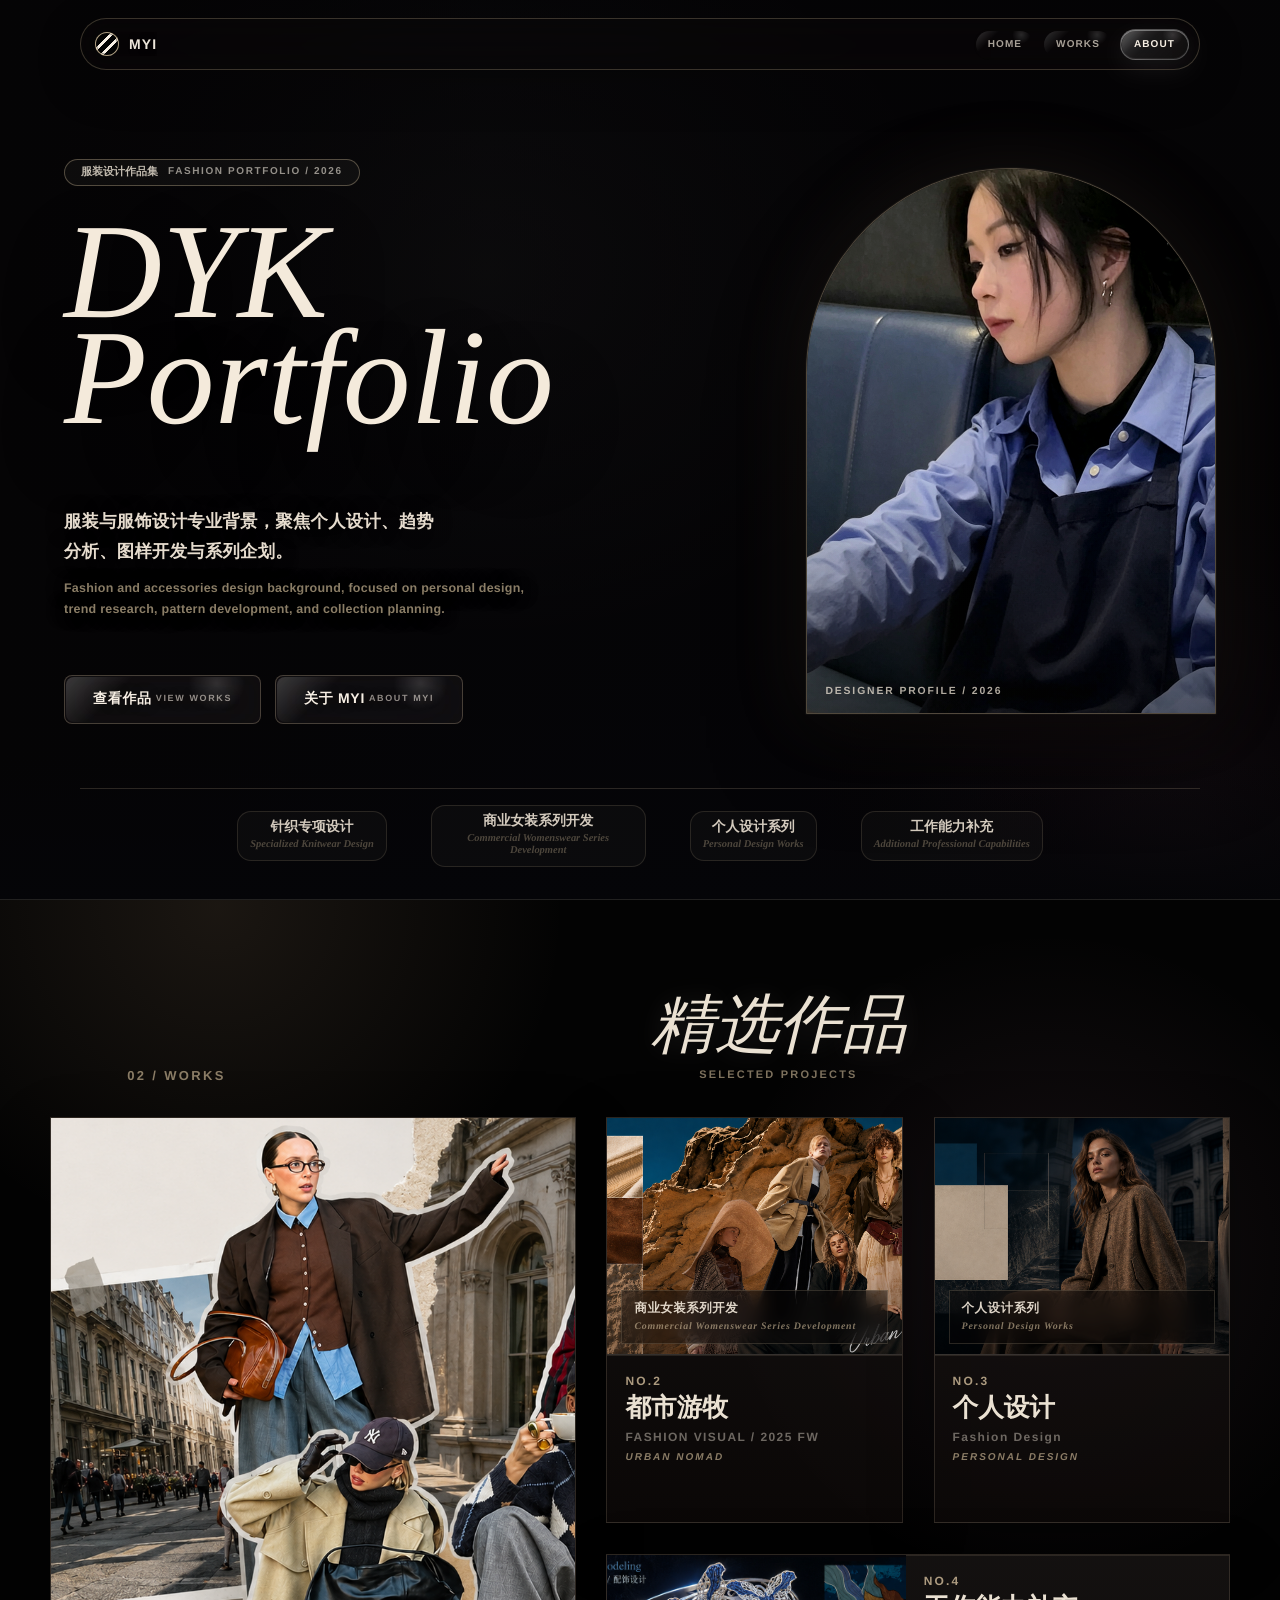
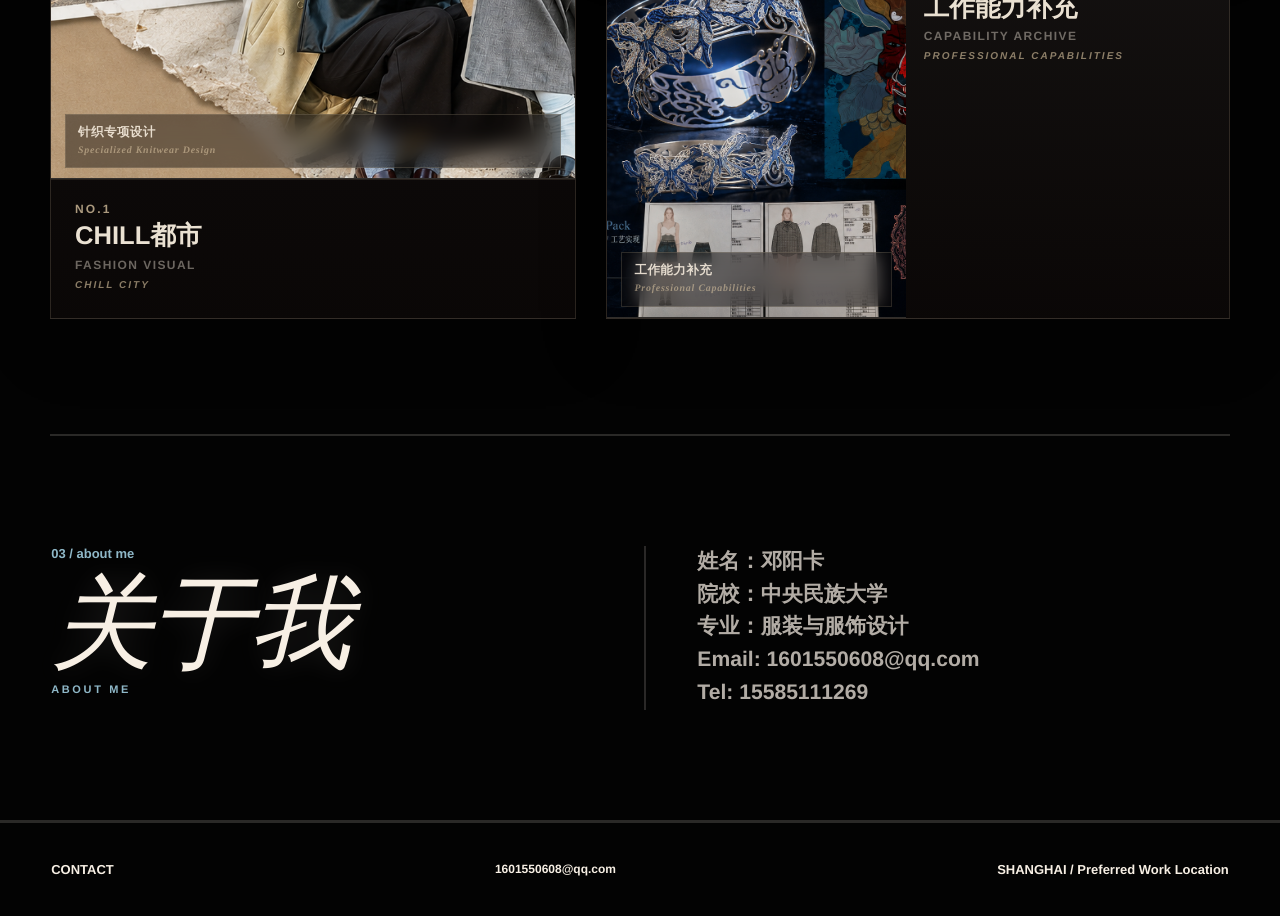
==== commit 08edac1b: "Rename NO.3 project: 原创设计 → 个人设计 (Original Design → Personal Design) - data.js / script.js: title, e" ====
--- a/index.html
+++ b/index.html
@@ -159,8 +159,8 @@
           <p class="hero-pill"><span>服装设计作品集</span><em>Fashion Portfolio / 2026</em></p>
           <h1>DYK<br />Portfolio</h1>
           <div class="hero-summary">
-            <p>服装与服饰设计专业背景，聚焦原创设计、趋势分析、图样开发与系列企划。</p>
-            <p class="hero-summary-en">Fashion and accessories design background, focused on original design, trend research, pattern development, and collection planning.</p>
+            <p>服装与服饰设计专业背景，聚焦个人设计、趋势分析、图样开发与系列企划。</p>
+            <p class="hero-summary-en">Fashion and accessories design background, focused on personal design, trend research, pattern development, and collection planning.</p>
           </div>
           <div class="hero-actions">
             <a class="hero-button ripple-target" href="./index.html#works"><span>查看作品</span><em>View Works</em></a>
@@ -177,8 +177,8 @@
             <span class="tag-en">Commercial Womenswear Series Development</span>
           </a>
           <a class="home-hero-tag ripple-target" href="./project.html?id=relaxed-utility">
-            <span class="tag-cn">原创主题系列设计</span>
-            <span class="tag-en">Original Themed Collection Design</span>
+            <span class="tag-cn">个人设计系列</span>
+            <span class="tag-en">Personal Design Works</span>
           </a>
           <a class="home-hero-tag ripple-target" href="./project.html?id=stone-blue">
             <span class="tag-cn">工作能力补充</span>
--- a/styles/project.css
+++ b/styles/project.css
@@ -163,7 +163,7 @@
 }
 
 /* ================================================================
-   Original Design — 全屏背景图 Hero
+   Personal Design — 全屏背景图 Hero
    ================================================================ */
 
 .original-design-hero {
@@ -274,7 +274,7 @@
 }
 
 /* ================================================================
-   Original Design Hero 响应式适配
+   Personal Design Hero 响应式适配
    ================================================================ */
 
 @media (max-width: 1024px) {
@@ -2190,12 +2190,18 @@
 
 body.project-page .chill-color-stack .chill-color-card {
   margin: 0;
+  width: 100%;
+  height: clamp(220px, 18vw, 340px);
+  display: flex;
+  align-items: center;
+  justify-content: center;
 }
 
 body.project-page .chill-color-stack .chill-color-card img {
   width: 100%;
-  height: auto;
+  height: 100%;
   object-fit: contain;
+  object-position: center;
   display: block;
 }
 
@@ -2319,9 +2325,9 @@
 }
 
 /* ================================================================
-   ORIGINAL DESIGN SHOWCASE CAROUSEL
+   PERSONAL DESIGN SHOWCASE CAROUSEL
 /* ================================================================
-   原创设计作品展示 — Apple-style 全屏大图连播
+   个人设计作品展示 — Apple-style 全屏大图连播
    ================================================================ */
 
 .original-showcase-section.full-bleed {
@@ -3432,8 +3438,7 @@
   overflow: hidden;
 }
 
-body.project-page .bulk-sales-card img,
-body.project-page .chill-color-stack .chill-color-card img {
+body.project-page .bulk-sales-card img {
   object-fit: contain !important;
   height: auto;
   max-height: clamp(180px, 20vw, 280px);
--- a/styles/responsive.css
+++ b/styles/responsive.css
@@ -293,12 +293,23 @@
 
 body.project-page .color-system-image,
 body.project-page .concept-image,
-body.project-page .chill-color-card,
 body.project-page .bulk-sales-card {
   width: 100% !important;
   max-width: 980px !important;
   margin-inline: auto !important;
   overflow: hidden !important;
+}
+
+/* CHILL color stack cards: fixed height for consistent sizing */
+body.project-page .chill-color-stack .chill-color-card {
+  width: 100% !important;
+  max-width: 980px !important;
+  margin-inline: auto !important;
+  overflow: hidden !important;
+  height: clamp(180px, 22vw, 280px);
+  display: flex;
+  align-items: center;
+  justify-content: center;
 }
 
 body.project-page .chill-color-stack,
@@ -311,11 +322,18 @@
 
 body.project-page .color-system-image img,
 body.project-page .concept-image img,
-body.project-page .chill-color-card img,
 body.project-page .bulk-sales-card img {
   width: 100% !important;
   height: auto !important;
   object-fit: contain !important;
+}
+
+/* CHILL color stack card images: fill fixed-height container */
+body.project-page .chill-color-stack .chill-color-card img {
+  width: 100% !important;
+  height: 100% !important;
+  object-fit: contain !important;
+  object-position: center !important;
 }
 
 body.project-page .chill-color-card,
--- a/styles/responsive.css
+++ b/styles/responsive.css
@@ -293,12 +293,23 @@
 
 body.project-page .color-system-image,
 body.project-page .concept-image,
-body.project-page .chill-color-card,
 body.project-page .bulk-sales-card {
   width: 100% !important;
   max-width: 980px !important;
   margin-inline: auto !important;
   overflow: hidden !important;
+}
+
+/* CHILL color stack cards: fixed height for consistent sizing */
+body.project-page .chill-color-stack .chill-color-card {
+  width: 100% !important;
+  max-width: 980px !important;
+  margin-inline: auto !important;
+  overflow: hidden !important;
+  height: clamp(180px, 22vw, 280px);
+  display: flex;
+  align-items: center;
+  justify-content: center;
 }
 
 body.project-page .chill-color-stack,
@@ -311,11 +322,18 @@
 
 body.project-page .color-system-image img,
 body.project-page .concept-image img,
-body.project-page .chill-color-card img,
 body.project-page .bulk-sales-card img {
   width: 100% !important;
   height: auto !important;
   object-fit: contain !important;
+}
+
+/* CHILL color stack card images: fill fixed-height container */
+body.project-page .chill-color-stack .chill-color-card img {
+  width: 100% !important;
+  height: 100% !important;
+  object-fit: contain !important;
+  object-position: center !important;
 }
 
 body.project-page .chill-color-card,
